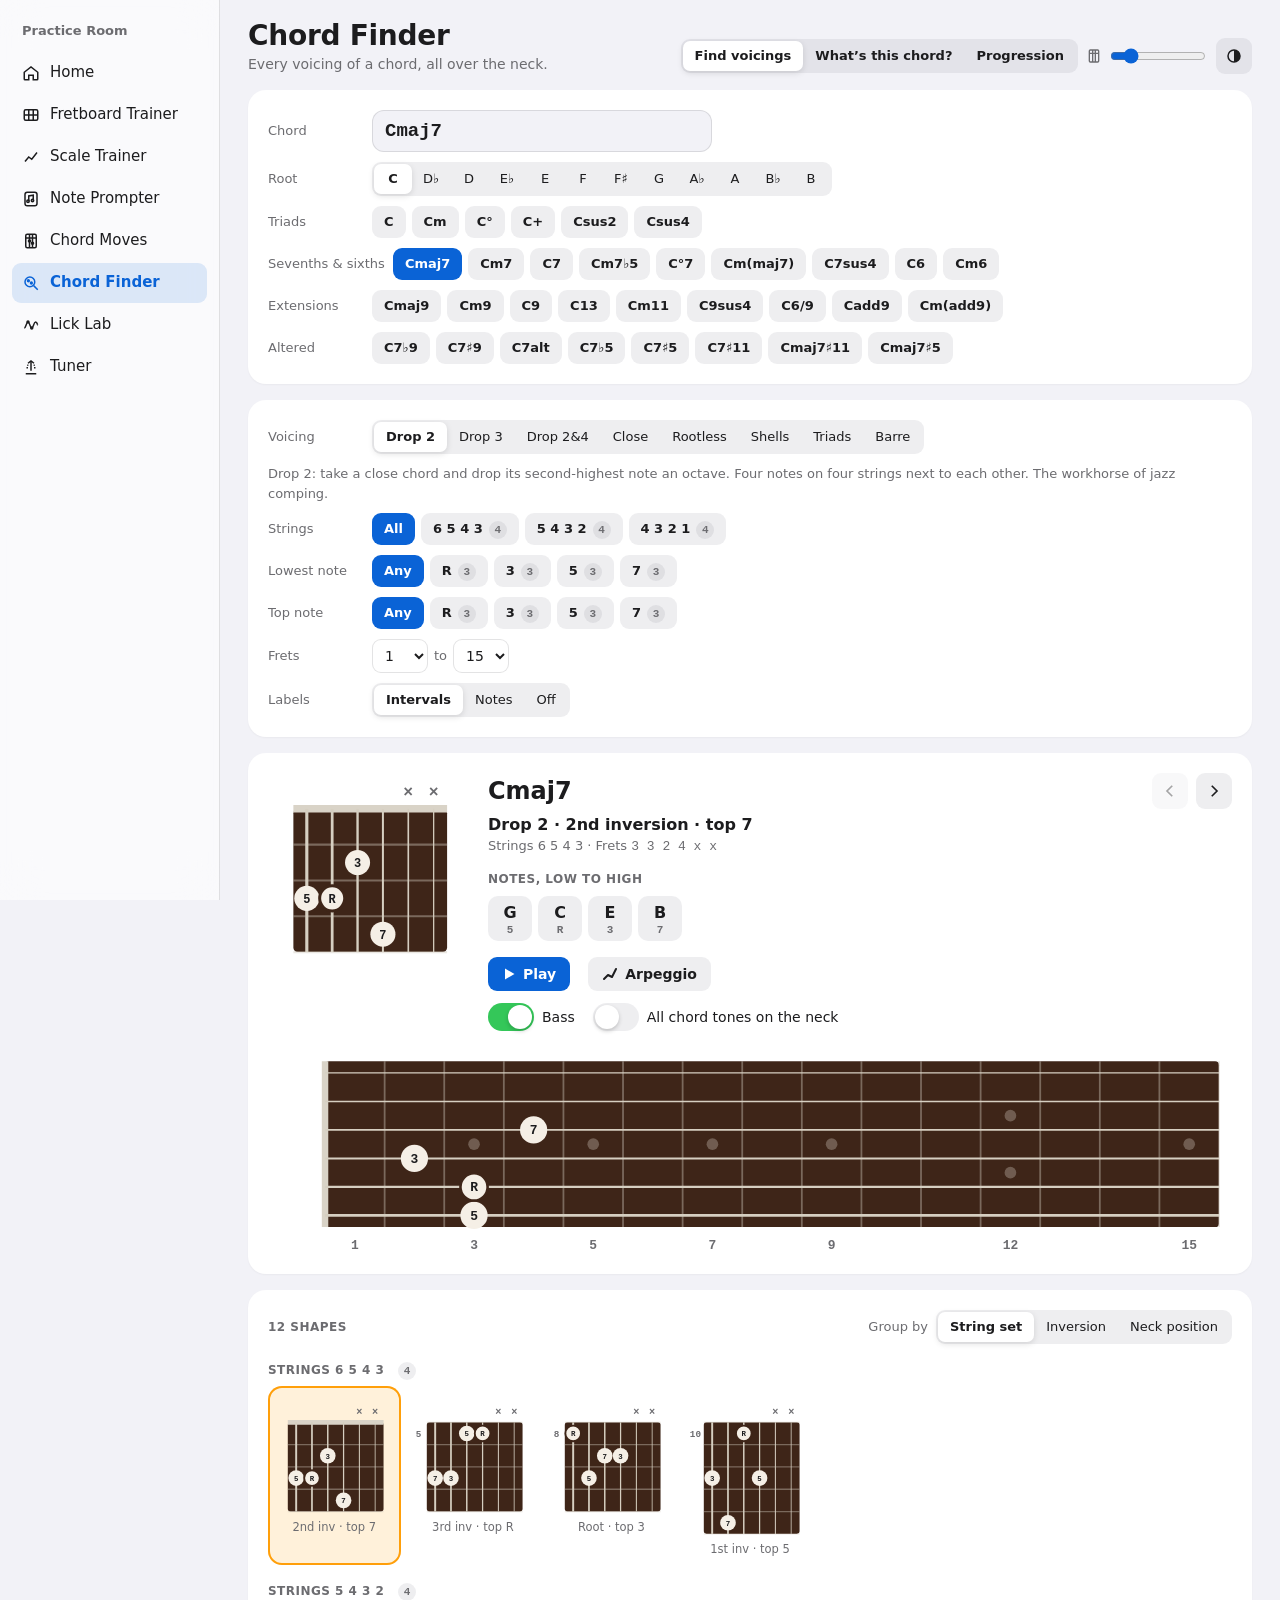
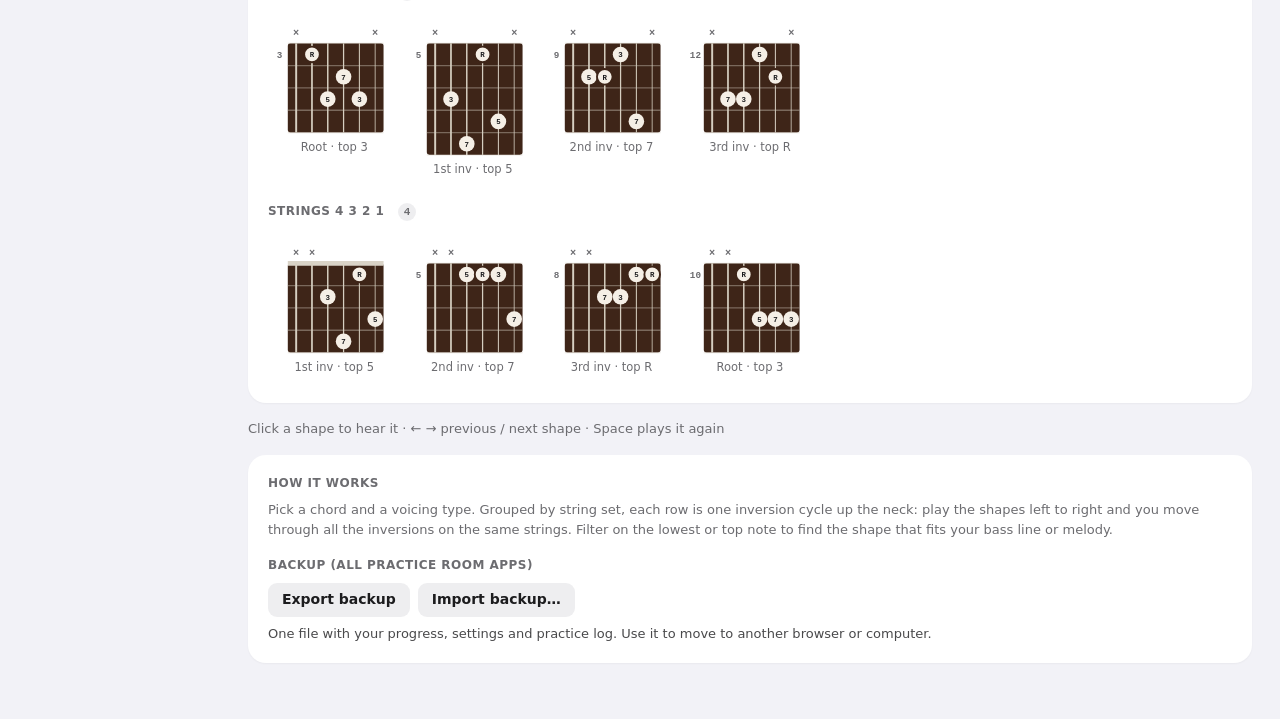
==== chord-finder.html @ 82d2943c "Chord Finder: redesign Progression with side panel, per-chord voicing and flexible locking - Side pa" ====
<!doctype html>
<html lang="en">
<head>
<meta charset="utf-8">
<meta name="viewport" content="width=device-width, initial-scale=1, viewport-fit=cover">
<title>Chord Finder</title>
<!-- CHORD FINDER (Practice Room): alle voicings van een akkoord over de hele hals. Drop 2, drop 3, drop 2&4, close, rootless,
     shells, triads, barré; filteren op snarenset, laagste noot (omkering), topnoot en fretbereik.
     Modus "What's this chord?" (vorm → naam) en "Progression" (akkoorden → voicings met voice leading, baslijn, band).
     Code in chordfinder/ (gewone scripts, één gedeelde scope, volgorde telt). Opslag: 'chordFinder.v1' en 'chordFinder.log'. -->
<link rel="stylesheet" href="chordfinder/style.css">
</head>
<body>
<div class="app">
  <aside class="side" id="side">
    <div class="brand">Practice Room</div>
    <nav>
      <a id="lnkHome" href="index.html"><svg width="18" height="18" viewBox="0 0 24 24" fill="none" stroke="currentColor" stroke-width="2" aria-hidden="true"><path d="M3 11l9-7 9 7v9a1 1 0 0 1-1 1h-5v-6H9v6H4a1 1 0 0 1-1-1z"/></svg><span>Home</span></a>
      <a href="fretboard-trainer.html"><svg width="18" height="18" viewBox="0 0 24 24" fill="none" stroke="currentColor" stroke-width="2" aria-hidden="true"><rect x="3" y="5" width="18" height="14" rx="2"/><path d="M9 5v14M15 5v14M3 12h18"/></svg><span>Fretboard Trainer</span></a>
      <a href="toonladder-trainer.html"><svg width="18" height="18" viewBox="0 0 24 24" fill="none" stroke="currentColor" stroke-width="2" aria-hidden="true"><path d="M4 18l5-6 4 3 7-9"/></svg><span>Scale Trainer</span></a>
      <a href="note-prompter.html"><svg width="18" height="18" viewBox="0 0 24 24" fill="none" stroke="currentColor" stroke-width="2" aria-hidden="true"><rect x="4" y="3" width="16" height="18" rx="3"/><path d="M9 15V8l6-1v7"/><circle cx="8" cy="15" r="1.6"/><circle cx="14" cy="14" r="1.6"/></svg><span>Note Prompter</span></a>
      <a href="chord-moves.html"><svg width="18" height="18" viewBox="0 0 24 24" fill="none" stroke="currentColor" stroke-width="2" aria-hidden="true"><rect x="5" y="3" width="14" height="18" rx="2"/><path d="M5 8h14M10 3v18M14 3v18"/><circle cx="10" cy="12" r="1.4" fill="currentColor"/><circle cx="14" cy="15" r="1.4" fill="currentColor"/></svg><span>Chord Moves</span></a>
      <a class="cur" aria-current="page"><svg width="18" height="18" viewBox="0 0 24 24" fill="none" stroke="currentColor" stroke-width="2" aria-hidden="true"><circle cx="10.5" cy="10.5" r="6.5"/><path d="M15.5 15.5L21 21"/><circle cx="8.5" cy="9" r="1.2" fill="currentColor"/><circle cx="12.5" cy="12" r="1.2" fill="currentColor"/></svg><span>Chord Finder</span></a>
      <a href="lick-lab.html"><svg width="18" height="18" viewBox="0 0 24 24" fill="none" stroke="currentColor" stroke-width="2" aria-hidden="true"><path d="M3 16c2.5 0 2.5-8 5-8s2.5 8 5 8 2.5-8 5-8 2.5 4 3 4"/><circle cx="8" cy="8" r="1.3" fill="currentColor"/><circle cx="13" cy="16" r="1.3" fill="currentColor"/></svg><span>Lick Lab</span></a>
      <a href="tuner.html"><svg width="18" height="18" viewBox="0 0 24 24" fill="none" stroke="currentColor" stroke-width="2" aria-hidden="true"><path d="M5 21h14"/><path d="M12 17V4"/><path d="M8 7l4-3 4 3"/><path d="M6 13h2M16 13h2M7 9.5h1.5M15.5 9.5H17"/></svg><span>Tuner</span></a>
    </nav>
  </aside>

  <main>
    <header class="tb">
      <div><h1 id="h1">Chord Finder</h1><p class="sub" id="sub"></p></div>
      <div class="tr"><span class="seg" id="segMode" role="group" aria-label="Mode"></span>
        <label class="krow dgsz" id="dgSizeL"><svg width="16" height="16" viewBox="0 0 24 24" fill="none" stroke="currentColor" stroke-width="2" aria-hidden="true"><rect x="5" y="3" width="14" height="18" rx="1.5"/><path d="M5 8h14M10 3v18M14 3v18"/></svg><input type="range" id="dgSize" min="80" max="200" step="10"></label>
        <button type="button" class="ib" id="btnTheme"></button></div>
    </header>

    <div id="vFind" class="view">

    <!-- akkoord: intypen of kiezen -->
    <section class="card filters" aria-label="Chord">
      <div class="cin">
        <label for="inChord" class="lb">Chord</label>
        <input id="inChord" type="text" autocomplete="off" spellcheck="false" autocapitalize="off">
        <p class="err" id="chordErr" role="status"></p>
      </div>
      <div class="frow"><span class="lb">Root</span><span class="seg" id="segRoot" role="group" aria-label="Root"></span></div>
      <div id="qualRows" class="filters"></div>
    </section>

    <!-- soort voicing en filters -->
    <section class="card filters" aria-label="Voicing">
      <div class="frow"><span class="lb">Voicing</span><span class="seg" id="segType" role="group" aria-label="Voicing"></span></div>
      <p class="note" id="typeHelp"></p>
      <div class="frow"><span class="lb">Strings</span><div class="chips" id="chStr" role="group" aria-label="Strings"></div></div>
      <div class="frow"><span class="lb">Lowest note</span><div class="chips" id="chLow" role="group" aria-label="Lowest note"></div></div>
      <div class="frow"><span class="lb">Top note</span><div class="chips" id="chTop" role="group" aria-label="Top note"></div></div>
      <div class="frow">
        <span class="lb">Frets</span>
        <span class="krow"><select id="selFrom" aria-label="From fret"></select><span class="cap">to</span><select id="selTo" aria-label="To fret"></select></span>
      </div>
      <div class="frow"><span class="lb">Labels</span><span class="seg" id="segLab" role="group" aria-label="Labels"></span></div>
    </section>

    <!-- de gekozen vorm -->
    <section class="card detail" id="detail" aria-label="Selected shape">
      <div class="dtop">
        <button type="button" class="big" id="dBig" aria-label="Play this shape"></button>
        <div class="dside">
          <div class="dhead"><h2 id="dTitle"></h2>
            <div class="tr"><button type="button" class="ib" id="btnPrev"></button><button type="button" class="ib" id="btnNext"></button></div></div>
          <div id="dInfo"></div>
          <div class="tp">
            <button type="button" class="act pri" id="btnPlay"></button>
            <button type="button" class="act" id="btnArp"></button>
          </div>
          <div class="tgs">
            <label class="tgl"><span class="tg"><input type="checkbox" role="switch" id="tgBass"><i></i></span>Bass</label>
            <label class="tgl"><span class="tg"><input type="checkbox" role="switch" id="tgTones"><i></i></span>All chord tones on the neck</label>
          </div>
        </div>
      </div>
      <div class="nk" id="dNeck"></div>
    </section>

    <!-- alle vormen -->
    <section class="card" aria-label="Shapes">
      <div class="rhead">
        <h3 id="resCount" style="margin:0"></h3>
        <button type="button" class="lnk" id="btnShowAll" style="margin:0">Show all</button>
        <span class="frow" style="margin-left:auto"><span class="cap">Group by</span><span class="seg" id="segGroup" role="group" aria-label="Group by"></span></span>
      </div>
      <div id="groups"></div>
    </section>
    <p class="note" id="keysHint"></p>
    </div>

    <!-- What's this chord?: noten op de hals → namen -->
    <div id="vId" class="view" hidden>
      <section class="card" aria-label="Shape">
        <div class="dhead"><h2 id="idTitle"></h2>
          <div class="tr"><button type="button" class="act pri" id="idPlay"></button><button type="button" class="act" id="idArp"></button><button type="button" class="act" id="idClear"></button></div></div>
        <p class="note" id="idHow" style="margin-top:6px"></p>
        <div class="nk inp" id="idNeck"></div>
      </section>
      <section class="card idres" aria-label="Possible names">
        <div id="idShape" class="idshape"><div class="idg" id="idDg"></div><div><p class="cap">Frets <span class="mono" id="idFrets"></span></p><div class="nts" id="idNotes" style="margin-top:8px"></div></div></div>
        <div><h3 id="idNamesH"></h3><ol class="idl" id="idList"></ol></div>
      </section>
    </div>

    <!-- Progression: akkoorden → één vorm per akkoord met voice leading -->
    <div id="vProg" class="view" hidden>
     <div class="pglay">
      <div class="pgmain">
      <section class="card filters" aria-label="Progression">
        <div class="cin pgin">
          <label for="pgIn" class="lb" id="pgInL"></label>
          <textarea id="pgIn" rows="2" autocomplete="off" spellcheck="false" autocapitalize="off"></textarea>
          <select id="pgSt" hidden></select>
          <p class="note" id="pgInHelp"></p>
          <p class="err" id="pgErr" role="status"></p>
          <p class="note" id="pgApprox"></p>
        </div>
        <div class="frow"><span class="lb" id="pgTypeL"></span><span class="seg" id="pgType" role="group" aria-label="Voicing"></span></div>
        <div class="frow"><span class="lb" id="pgModeL"></span><span class="seg" id="pgMode" role="group" aria-label="Voice leading"></span></div>
        <p class="note" id="pgModeHelp"></p>
        <div class="frow" id="pgPosRow"><span class="lb" id="pgPosL"></span><select id="pgPos" aria-label="Position"></select></div>
        <div class="frow" id="pgStrRow"><span class="lb" id="pgStrL"></span><div class="chips" id="pgStr" role="group" aria-label="String set"></div></div>
        <div class="cin" id="pgMelRow">
          <label for="pgMel" class="lb" id="pgMelL"></label>
          <input id="pgMel" type="text" autocomplete="off" spellcheck="false" autocapitalize="off">
          <p class="err" id="pgMelErr" role="status"></p>
        </div>
        <div class="frow"><span class="lb" id="pgLineL"></span><span class="seg" id="pgLine" role="group" aria-label="Bass line"></span></div>
        <p class="note" id="pgLineHelp"></p>
        <div class="frow"><span class="lb" id="pgLabL"></span><span class="seg" id="pgLab" role="group" aria-label="Labels"></span></div>
      </section>

      <section class="card" aria-label="Voicings">
        <div class="tp pgtp">
          <button type="button" class="act pri" id="pgPlay"></button>
          <label class="krow cap" for="pgTempo"><span id="pgTempoL"></span><input type="range" id="pgTempo" min="40" max="260" step="2"><b class="mono" id="pgBpm"></b></label>
          <label class="tgl"><span class="tg"><input type="checkbox" role="switch" id="pgLoop"><i></i></span><span id="pgLoopL"></span></label>
          <label class="tgl"><span class="tg"><input type="checkbox" role="switch" id="pgBass"><i></i></span><span id="pgBassL"></span></label>
        </div>
        <!-- band: stijl, drums, volume per instrument, baslijn op de hals -->
        <div class="tp pgband">
          <span class="krow"><span class="cap" id="pgStyleL"></span><span class="seg" id="pgStyle" role="group" aria-label="Style"></span></span>
          <label class="tgl"><span class="tg"><input type="checkbox" role="switch" id="pgDrums"><i></i></span><span id="pgDrumsL"></span></label>
          <span class="pgmix" id="pgMix"></span>
          <label class="tgl"><span class="tg"><input type="checkbox" role="switch" id="pgBNeck"><i></i></span><span id="pgBNeckL"></span></label>
        </div>
        <p class="cap" id="pgSum" style="margin-top:12px"></p>
        <!-- selectie en vastleggen voor de hele rij -->
        <div class="pgbar"><button type="button" class="lnk" id="pgSelAll"></button><span class="cap" id="pgSelHelp"></span>
          <button type="button" class="lnk" id="pgRefitAll"></button><button type="button" class="lnk" id="pgUnlock"></button></div>
        <div id="pgRows"></div>
        <p class="note" id="pgLegend" style="margin-top:10px"></p>
      </section>
      </div>

      <!-- zijpaneel: gekozen akkoord(en), acties, eigen voicingsoort, vormen -->
      <aside class="pgside" aria-label="Selected chord">
        <section class="card" id="pgSide">
          <h3 id="pgSelH" style="margin:0"></h3>
          <p class="cap" id="pgSelSub"></p>
          <p class="note pgst" id="pgState"></p>
          <div class="pgacts"><button type="button" class="act" id="pgSPlay"></button><button type="button" class="act" id="pgSLock"></button><button type="button" class="act" id="pgSRefit"></button></div>
          <div class="pgsrow"><span class="cap" id="pgSTypeL"></span><span class="seg" id="pgSType" role="group" aria-label="Voicing for the selection"></span></div>
          <h3 id="pgAltH" class="pgalth"></h3>
          <div class="pgsrow" id="pgFitRow"><span class="cap" id="pgFitL"></span><span class="seg" id="pgFit" role="group" aria-label="When I pick a shape"></span></div>
          <p class="note" id="pgFitHelp"></p>
          <div class="dgs" id="pgAlts"></div>
        </section>
        <section class="card" id="pgBassBox" aria-label="Bass line" hidden>
          <h3 id="pgBassH"></h3>
          <p class="note" id="pgBassHelp"></p>
          <div class="nk" id="pgBassNeck"></div>
        </section>
      </aside>
     </div>
      <p class="note" id="pgKeys"></p>
    </div>

    <section class="card">
      <h3>How it works</h3>
      <p class="note" id="howTxt"></p>
      <h3 style="margin-top:18px">Backup (all Practice Room apps)</h3>
      <div id="prBackup" data-app="Chord Finder" data-btn="act"></div>
    </section>
  </main>
</div>
<!-- volgorde telt: alle scripts delen één scope -->
<script src="backing-sounds.js"></script>  <!-- piano-, bas- en drumopnames (mag ontbreken) -->
<script src="chordfinder/backup.js"></script>
<script src="chordfinder/text.js"></script>
<script src="chordfinder/theory.js"></script>
<script src="chordfinder/voicings.js"></script>
<script src="chordfinder/sound.js"></script>
<script src="chordfinder/render.js"></script>
<script src="chordfinder/ui.js"></script>
<script src="chordfinder/identify.js"></script>
<script src="chordfinder/bass.js"></script>
<script src="chordfinder/progression.js"></script>
<script src="chordfinder/main.js"></script>
</body>
</html>
---- chordfinder/style.css ----
/* Chord Finder · alle CSS. Basis (kleuren, zijbalk, knoppen, diagrammen) overgenomen uit Chord Moves. */
:root{
  --dg:1;   /* grootte van de akkoorddiagrammen (schuifje "Diagram size", zet JS) */
  --bg:#f2f2f7;--card:#ffffff;--side:rgba(255,255,255,.6);--tx:#1c1c1e;--mut:#6c6c70;--mut2:#8e8e93;
  --sep:rgba(60,60,67,.14);--fill:rgba(118,118,128,.12);--seg-on:#ffffff;
  --ac:#0a63d6;--link:#0a63d6;--onac:#ffffff;--ok:#1e7b34;--okbg:rgba(52,199,89,.15);--err:#c4302b;--sh:0 1px 2px rgba(0,0,0,.04);
  --hi:#ff9f0a;--hitx:#a65300;--hibg:rgba(255,159,10,.15);
  /* hout (wordt door JS overschreven met de gekozen houtsoort) */
  --wd1:#3e2518;--wfret:rgba(205,198,186,.42);--wnut:#d9d3c7;--wstr:#d6cfc1;--wdot:#f5efe6;--wdtx:#1c1c1e;--wmut:rgba(245,239,230,.55);
  color-scheme:light;
}
@media (prefers-color-scheme:dark){:root:not([data-theme="light"]){
  --bg:#000000;--card:#1c1c1e;--side:rgba(28,28,30,.75);--tx:#f5f5f7;--mut:#a1a1a6;--mut2:#8e8e93;
  --sep:rgba(84,84,88,.55);--fill:rgba(118,118,128,.24);--seg-on:#636366;
  --ac:#1f6fe5;--link:#5aa2ff;--ok:#30d158;--okbg:rgba(48,209,88,.16);--err:#ff6961;--sh:none;
  --hitx:#ffb340;--hibg:rgba(255,159,10,.18);color-scheme:dark}}
:root[data-theme="dark"]{
  --bg:#000000;--card:#1c1c1e;--side:rgba(28,28,30,.75);--tx:#f5f5f7;--mut:#a1a1a6;--mut2:#8e8e93;
  --sep:rgba(84,84,88,.55);--fill:rgba(118,118,128,.24);--seg-on:#636366;
  --ac:#1f6fe5;--link:#5aa2ff;--ok:#30d158;--okbg:rgba(48,209,88,.16);--err:#ff6961;--sh:none;
  --hitx:#ffb340;--hibg:rgba(255,159,10,.18);color-scheme:dark}
*{box-sizing:border-box}
[hidden]{display:none!important}
body{margin:0;background:var(--bg);color:var(--tx);font:15px/1.45 -apple-system,BlinkMacSystemFont,"SF Pro Text","Helvetica Neue",system-ui,sans-serif;-webkit-font-smoothing:antialiased}
a{color:var(--link)}
button,select,input{font:inherit;color:var(--tx)}
button{cursor:pointer}
button:focus-visible,select:focus-visible,input:focus-visible,a:focus-visible,.tg:focus-within{outline:3px solid var(--ac);outline-offset:2px}
p{margin:0}
.mono{font-family:ui-monospace,"SF Mono",Menlo,Consolas,monospace}
/* ── app-indeling (gelijk aan de trainers) ── */
.app{display:flex;min-height:100vh}
.side{flex:0 0 220px;position:sticky;top:0;height:100vh;overflow-y:auto;padding:22px 12px;border-right:1px solid var(--sep);background:var(--side);display:flex;flex-direction:column;gap:2px;backdrop-filter:blur(20px);-webkit-backdrop-filter:blur(20px)}
.brand{font-size:13px;font-weight:600;color:var(--mut);padding:0 10px 10px}
.sh2{font-size:12px;font-weight:600;color:var(--mut);padding:18px 10px 4px}
.side nav{display:grid;gap:2px}
.side a{display:flex;align-items:center;gap:10px;min-height:40px;padding:0 10px;border-radius:9px;text-decoration:none;color:var(--tx);font-size:15px}
.side a:hover{background:var(--fill)}
.side a.cur{font-weight:600;background:rgba(10,99,214,.13);color:var(--link)}
/* onderdelen van Chord Moves, ingesprongen onder de app-link */
.subnav{display:grid;gap:1px;margin:2px 0 6px 19px;padding-left:8px;border-left:1px solid var(--sep)}
.subnav button{display:flex;align-items:center;gap:9px;width:100%;min-height:32px;padding:0 10px;border:0;border-radius:8px;background:none;text-align:left;font-size:14px}
.subnav button:hover{background:var(--fill)}
.subnav button svg{flex:none;color:var(--mut)}
.subnav button[aria-current="true"]{background:rgba(10,99,214,.13);color:var(--link);font-weight:600}
.subnav button[aria-current="true"] svg{color:currentColor}
.subnav small{margin-left:auto;font-size:12px;font-weight:500;color:var(--mut2);font-variant-numeric:tabular-nums}
/* zetten per stijl, in- en uitklapbaar */
.mvnav{gap:1px}
.mvnav summary{display:flex;align-items:center;gap:6px;min-height:32px;padding:0 10px 0 6px;border-radius:9px;cursor:pointer;list-style:none;font-size:14px;font-weight:600}
.mvnav summary::-webkit-details-marker{display:none}
.mvnav summary:hover{background:var(--fill)}
.mvnav summary:focus-visible{outline:3px solid var(--ac);outline-offset:2px}
.mvnav summary>svg{flex:none;color:var(--mut2);transition:transform .15s}
.mvnav details[open]>summary>svg{transform:rotate(90deg)}
.mvnav summary.has{color:var(--link)}
.mvnav summary small{margin-left:auto;font-size:12px;font-weight:500;color:var(--mut2);font-variant-numeric:tabular-nums}
.mvnav details>div{display:grid;gap:1px;padding:1px 0 6px 12px}
.mvnav button{display:flex;align-items:center;justify-content:space-between;gap:8px;width:100%;min-height:32px;padding:0 10px;border:0;border-radius:9px;background:none;text-align:left;font-size:14px}
.mvnav button:hover{background:var(--fill)}
.mvnav button[aria-current="true"]{background:rgba(10,99,214,.13);color:var(--link);font-weight:600}
.pd{display:inline-flex;gap:2px;flex:none}
.pd i{width:5px;height:5px;border-radius:50%;background:var(--fill)}
.pd i.on{background:var(--ok)}
main{flex:1;min-width:0;max-width:1320px;padding:20px 28px 56px;display:grid;grid-template-columns:minmax(0,1fr);gap:16px;align-content:start}
.tb{display:flex;flex-wrap:wrap;align-items:flex-end;justify-content:space-between;gap:12px}
h1{font-size:28px;font-weight:700;letter-spacing:-.01em;margin:0;line-height:1.15}
.sub{color:var(--mut);font-size:14px;margin-top:2px}
.tr{display:flex;gap:8px;align-items:center;flex-wrap:wrap}
.card{background:var(--card);border-radius:18px;padding:20px;box-shadow:var(--sh);min-width:0}
.cap{font-size:13px;color:var(--mut)}
.note{font-size:13px;color:var(--mut);line-height:1.5}
h3{font-size:12px;letter-spacing:.04em;text-transform:uppercase;color:var(--mut);font-weight:600;margin:0 0 8px}
.ib{width:36px;height:36px;padding:0;border-radius:9px;border:0;background:var(--fill);display:grid;place-items:center;flex:none}
.ib:disabled{opacity:.4;cursor:default}
.act{display:inline-flex;align-items:center;gap:7px;min-height:34px;padding:0 14px;border-radius:9px;border:0;background:var(--fill);font-size:14px;font-weight:600}
.act.pri{background:var(--ac);color:var(--onac)}
.act svg{flex:none}
.lnk{border:0;background:none;color:var(--link);font-size:14px;padding:0;margin-bottom:4px}
.seg{display:inline-flex;flex-wrap:wrap;padding:2px;border-radius:9px;background:var(--fill)}
.seg button{border:0;background:none;border-radius:7px;min-height:30px;padding:0 12px;font-size:13px}
.seg button[aria-pressed="true"]{background:var(--seg-on);box-shadow:0 2px 6px rgba(0,0,0,.12);font-weight:600}
.chips{display:flex;flex-wrap:wrap;gap:6px}
.chip{border:0;border-radius:9px;min-height:32px;padding:0 12px;background:var(--fill);font-size:13px;font-weight:600;color:var(--tx)}
.chip[aria-pressed="true"]{background:var(--ac);color:var(--onac)}
span.chip{display:inline-flex;align-items:center;font-weight:500}
.tg{position:relative;flex:none;display:inline-flex;cursor:pointer}
.tg input{position:absolute;opacity:0;width:1px;height:1px}
.tg i{width:46px;height:28px;border-radius:14px;background:var(--fill);position:relative;transition:background .15s}
.tg i::after{content:"";position:absolute;left:2px;top:2px;width:24px;height:24px;border-radius:50%;background:#fff;box-shadow:0 2px 4px rgba(0,0,0,.2);transition:transform .15s}
.tg input:checked+i{background:#34c759}.tg input:checked+i::after{transform:translateX(18px)}

.ctl{display:flex;flex-wrap:wrap;align-items:flex-end;gap:12px 18px}
.fld{display:grid;gap:4px}
.fld>span:first-child{font-size:12px;color:var(--mut)}
.krow{display:flex;gap:6px;align-items:center}
select{min-height:34px;border-radius:9px;border:1px solid var(--sep);background:var(--card);padding:0 8px;font-size:14px}
.sethelp{margin-top:10px}
.dgs{display:grid;grid-template-columns:repeat(auto-fill,minmax(calc(118px*var(--dg)),1fr));gap:6px;margin-top:14px}
.dg{display:grid;justify-items:center;align-content:start;gap:2px;padding:10px 4px 8px;border:0;border-radius:14px;background:none;transition:background .15s}
.dg:hover{background:var(--fill)}
.dg.on{background:var(--hibg)}
.dg .sym{font-weight:700;font-size:17px;line-height:1.2}
.dg .rn{font-size:12px;color:var(--mut)}
.dg svg{width:100%;max-width:calc(132px*var(--dg));height:auto;display:block;margin-top:4px}
.dg .bs{font-size:11px;color:var(--mut);min-height:14px}
svg .wd{fill:var(--wd1)} svg .fr{stroke:var(--wfret);stroke-width:1.4} svg .nut{stroke:var(--wnut);stroke-width:5}
svg .st{stroke:var(--wstr)} svg .dt{fill:var(--wdot)} svg .rt{fill:var(--wdot);stroke:var(--wd1);stroke-width:2}
svg .hl{fill:var(--hi)} svg .halo{fill:var(--hi);opacity:.3}
svg .dl{fill:var(--wdtx);font:700 8.5px ui-monospace,"SF Mono",Menlo,monospace}
svg .fn{fill:var(--mut);font:600 10px ui-monospace,"SF Mono",Menlo,monospace} svg .mx{fill:var(--mut);font:600 11px ui-monospace,"SF Mono",Menlo,monospace}
svg .dl{font-size:8px}
.chip small,.gh small{display:inline-grid;place-items:center;min-width:18px;height:18px;margin-left:6px;padding:0 5px;border-radius:9px;background:var(--fill);font:600 11px ui-monospace,"SF Mono",Menlo,monospace;color:var(--mut);font-variant-numeric:tabular-nums}
.chip[aria-pressed="true"] small{background:rgba(255,255,255,.25);color:inherit}
h2{font-size:24px;font-weight:700;margin:0;line-height:1.2}
.prb-row{display:flex;flex-wrap:wrap;gap:8px}.prb-msg{margin:8px 0 0;font-size:13px;line-height:1.45;opacity:.8}
.err{color:var(--err);font-size:13px;min-height:0}
.err:empty{display:none}

/* ── akkoord en filters ── */
.filters{display:grid;gap:10px}
.frow{display:flex;flex-wrap:wrap;align-items:center;gap:8px}
.frow>.lb,.cin>.lb{min-width:96px;font-size:13px;color:var(--mut)}
.cin{display:flex;flex-wrap:wrap;align-items:center;gap:8px}
.cin input{flex:0 1 340px;min-width:0;min-height:42px;border-radius:12px;border:1px solid var(--sep);background:var(--bg);padding:0 12px;font:600 19px ui-monospace,"SF Mono",Menlo,monospace}
.cin .err{flex-basis:100%;padding-left:104px}
#segRoot button{min-width:38px;padding:0 8px}

/* ── gekozen vorm ── */
.dtop{display:grid;grid-template-columns:calc(200px*var(--dg)) minmax(0,1fr);gap:20px;align-items:start}
.big{border:0;background:none;padding:0;border-radius:14px}
.big:hover{background:var(--fill)}
.big svg{width:100%;height:auto;display:block}
.dhead{display:flex;flex-wrap:wrap;justify-content:space-between;align-items:center;gap:10px 12px}
.dmeta{font-size:16px;font-weight:600;margin-top:4px}
.nts{display:flex;flex-wrap:wrap;gap:6px}
.nt{display:inline-grid;justify-items:center;min-width:44px;padding:5px 8px;border-radius:10px;background:var(--fill)}
.nt b{font-size:16px}.nt small{font:600 11px ui-monospace,"SF Mono",Menlo,monospace;color:var(--mut)}
.nk{margin-top:16px;overflow-x:auto}
.nk svg{width:100%;min-width:640px;height:auto;display:block}
svg .mk{fill:var(--wmut);opacity:.5}
svg .ct{fill:none;stroke:var(--wdot);stroke-width:1.4;opacity:.75} svg .ct.cr{stroke-width:2.4}
svg .cl{fill:var(--wdot);font:600 7px ui-monospace,"SF Mono",Menlo,monospace;opacity:.85}
.detail.empty .dtop{grid-template-columns:minmax(0,1fr)}
.detail.empty .big,.detail.empty .tp,.detail.empty .tgs{display:none}

/* ── raster ── */
.rhead{display:flex;flex-wrap:wrap;align-items:center;gap:8px 14px;margin-bottom:6px}
.gh{margin:18px 0 0;display:flex;gap:8px;align-items:baseline}

#groups .dgs{margin-top:6px}
.dg{color:var(--tx)}
.dg[aria-pressed="true"]{background:var(--hibg);box-shadow:inset 0 0 0 2px var(--hi)}
.dg .cp{font-size:11.5px;color:var(--mut);text-align:center;line-height:1.3}

@media (max-width:820px){.side{display:none}main{padding:16px}}
@media (max-width:620px){.dtop{grid-template-columns:minmax(0,1fr)}.big{max-width:calc(220px*var(--dg));justify-self:center;width:100%}
  .frow>.lb,.cin>.lb{min-width:0;flex-basis:100%}.cin .err{padding-left:0}.dgs{grid-template-columns:repeat(auto-fill,minmax(min(100%,calc(140px*var(--dg))),1fr))}}
@media (prefers-reduced-motion:reduce){*{transition:none!important}}
svg .nl{fill:var(--wdtx);font:700 10px ui-monospace,"SF Mono",Menlo,monospace}
.tgs{display:flex;flex-wrap:wrap;gap:10px 18px;margin-top:12px}
.tp{display:flex;flex-wrap:wrap;align-items:center;gap:10px 18px;margin-top:16px}
.tgl{display:inline-flex;align-items:center;gap:8px;font-size:14px}
/* open snaar in een diagram */
svg .op{fill:var(--card);stroke:var(--tx);stroke-width:1.4}
svg .ol{fill:var(--tx);font:700 7.5px ui-monospace,"SF Mono",Menlo,monospace}

/* ── What's this chord? ── */
.view{display:grid;gap:16px}
#segMode button{font-weight:600}
.nk.inp svg circle,.nk.inp svg text{pointer-events:none}
svg .cell{fill:transparent;cursor:pointer}
svg .cell:hover{fill:rgba(255,255,255,.14)}
.idres{display:grid;grid-template-columns:auto minmax(0,1fr);gap:24px;align-items:start}
.idshape{display:grid;justify-items:start;gap:10px;width:calc(200px*var(--dg));max-width:100%}
.idg{width:calc(160px*var(--dg));max-width:100%}.idg svg{width:100%;height:auto;display:block}
.idl{list-style:none;margin:0;padding:0;display:grid;gap:6px}
.idr{display:flex;align-items:center;gap:8px;border-radius:12px;background:var(--bg)}
.idr.on{background:var(--hibg);box-shadow:inset 0 0 0 2px var(--hi)}
.idn{flex:1;min-width:0;display:flex;flex-wrap:wrap;align-items:baseline;gap:4px 12px;border:0;background:none;text-align:left;padding:10px 12px;border-radius:12px}
.idn b{font-size:18px}.idn small{font-size:13px;color:var(--mut)}
.idr .act{margin-right:8px}
@media (max-width:620px){.idres{grid-template-columns:minmax(0,1fr)}.idshape{width:auto}}

/* ── Progression ── */
.pgin textarea{flex:1 1 420px;min-width:0;min-height:58px;resize:vertical;border-radius:12px;border:1px solid var(--sep);background:var(--bg);padding:9px 12px;font:600 17px/1.4 ui-monospace,"SF Mono",Menlo,monospace}
.pgin .note,.pgin .err{flex-basis:100%;padding-left:104px}
#pgMelRow input{flex:0 1 340px;min-width:0;min-height:38px;border-radius:10px;border:1px solid var(--sep);background:var(--bg);padding:0 12px;font:600 15px ui-monospace,"SF Mono",Menlo,monospace}
#pgMelRow .err{flex-basis:100%;padding-left:104px}
#pgTempo{width:150px;accent-color:var(--ac)}
#pgBpm{min-width:64px;font-size:13px;color:var(--tx)}
.pgtp{margin-top:0}
.pgrow{display:grid;grid-template-columns:repeat(auto-fill,minmax(calc(128px*var(--dg)),1fr));gap:8px;margin-top:14px}
.pgc{display:grid;align-content:start;gap:4px;padding:10px 8px;border-radius:14px;background:var(--bg);cursor:pointer;min-width:0;transition:background .15s,box-shadow .15s}
.pgc.on{background:var(--hibg);box-shadow:inset 0 0 0 2px var(--hi)}
.pgc.play{box-shadow:inset 0 0 0 2px var(--ac)}
.pgc.on.play{box-shadow:inset 0 0 0 2px var(--hi),0 0 0 2px var(--ac)}
.pgc.none{opacity:.7}
.pgh{display:flex;align-items:center;gap:6px;min-height:24px}
.pgh b{font-size:17px;line-height:1.2;white-space:nowrap;overflow:hidden;text-overflow:ellipsis}
.pgh .cap{margin-left:auto;font-size:11.5px}
.pglk{display:grid;place-items:center;width:22px;height:22px;padding:0;border:0;border-radius:6px;background:var(--hi);color:#1c1c1e;flex:none}
.pgdg{border:0;background:none;padding:0;border-radius:10px;color:var(--tx)}
.pgdg:hover{background:var(--fill)}
.pgdg svg{width:100%;max-width:calc(132px*var(--dg));height:auto;display:block;margin:0 auto}
.pgi{font-size:11.5px;text-align:center;line-height:1.3}
.pgv{list-style:none;margin:2px 0 0;padding:0;display:grid;gap:1px;font:600 12px ui-monospace,"SF Mono",Menlo,monospace}
.pgv li{display:flex;justify-content:space-between;gap:6px;padding:1px 6px;border-radius:6px}
.pgv li:nth-child(odd){background:var(--fill)}
.pgv b.gt{color:var(--hitx)}
.pgv small{font:inherit;color:var(--mut)}
.pgv small.mvh{color:var(--ok)}
svg circle.gt{fill:var(--hi)}
svg circle.gt+text{fill:#1c1c1e}
svg circle.hd{stroke:var(--ok);stroke-width:2.6}
@media (max-width:620px){.pgin .note,.pgin .err,#pgMelRow .err{padding-left:0}.pgrow{grid-template-columns:repeat(auto-fill,minmax(min(100%,calc(140px*var(--dg))),1fr))}
  #pgUnlock{margin-left:0!important}}
/* ── Progression: baslijn en band ── */
.pgb{display:flex;flex-wrap:wrap;gap:2px;margin-top:4px;padding-top:6px;border-top:1px dashed var(--sep)}
.bn{display:inline-grid;justify-items:center;min-width:24px;padding:2px 3px;border-radius:7px;background:var(--fill);line-height:1.15;transition:background .1s,box-shadow .1s}
.bn b{font-size:12.5px}.bn small{font:600 10px ui-monospace,"SF Mono",Menlo,monospace;color:var(--mut)}
.bn.ap{background:var(--hibg)}.bn.ap small{color:var(--hitx)}
.bn.now{box-shadow:inset 0 0 0 2px var(--ac)}
.pgband{margin-top:12px}
.pgmix{display:flex;flex-wrap:wrap;gap:8px 16px}
.pgmix input{width:96px;accent-color:var(--ac)}
@media (max-width:620px){.pgmix input{width:84px}}
/* schuifje voor de grootte van de diagrammen (in de kop, in elke modus) */
.dgsz{gap:6px;color:var(--mut)}.dgsz input{width:96px;accent-color:var(--ac)}
@media (max-width:620px){.dgsz input{width:80px}}
/* ── Progression: twee kolommen (kaarten links, zijpaneel rechts) ── */
main.wide{max-width:none}
.pglay{display:grid;grid-template-columns:minmax(0,1fr) clamp(380px,30vw,620px);gap:16px;align-items:start}
.pgmain{display:grid;gap:16px;min-width:0}
.pgside{position:sticky;top:16px;display:grid;gap:16px;max-height:calc(100vh - 32px);overflow:auto;border-radius:18px;scrollbar-width:thin}
.pgside .dgs{grid-template-columns:repeat(auto-fill,minmax(calc(112px*var(--dg)),1fr));margin-top:8px}
.pgst{margin:8px 0 0;padding:6px 10px;border-radius:9px;background:var(--fill)}
.pgst.lock{background:var(--hibg);color:var(--tx)}
.pgacts{display:flex;flex-wrap:wrap;gap:8px;margin-top:12px}
.pgacts .act[aria-pressed="true"]{background:var(--hi);color:#1c1c1e}
.act:disabled{opacity:.45;cursor:default}
.pgsrow{display:grid;gap:6px;margin-top:14px}
.pgsrow .seg{justify-self:start}
.pgalth{margin:20px 0 0;padding-top:16px;border-top:1px solid var(--sep)}
#pgFitHelp{margin-top:6px}
.pgbar{display:flex;flex-wrap:wrap;align-items:center;gap:6px 16px;margin-top:8px}
.pgbar .lnk{margin:0}
#pgRefitAll{margin-left:auto}
/* kaarten: geselecteerd, vastgehouden, gelockt */
.pgc.sel{background:var(--hibg)}
.pgc.on{box-shadow:inset 0 0 0 2px var(--hi)}
.pgc.sel:not(.on){box-shadow:inset 0 0 0 1px var(--hi)}
.pgc.hl{background-image:repeating-linear-gradient(135deg,transparent 0 8px,rgba(127,127,127,.06) 8px 16px)}
.pglk.free{background:none;color:var(--mut);opacity:0;transition:opacity .15s}
.pgc:hover .pglk.free,.pgc.sel .pglk.free,.pglk.free:focus-visible{opacity:1}
.pglk.free:hover{background:var(--fill);color:var(--tx)}
.pglk.held{background:var(--fill);color:var(--tx)}
.pgt{color:var(--hitx);font-weight:600}
@media (max-width:1100px){.pglay{grid-template-columns:minmax(0,1fr)}.pgside{position:static;max-height:none}}
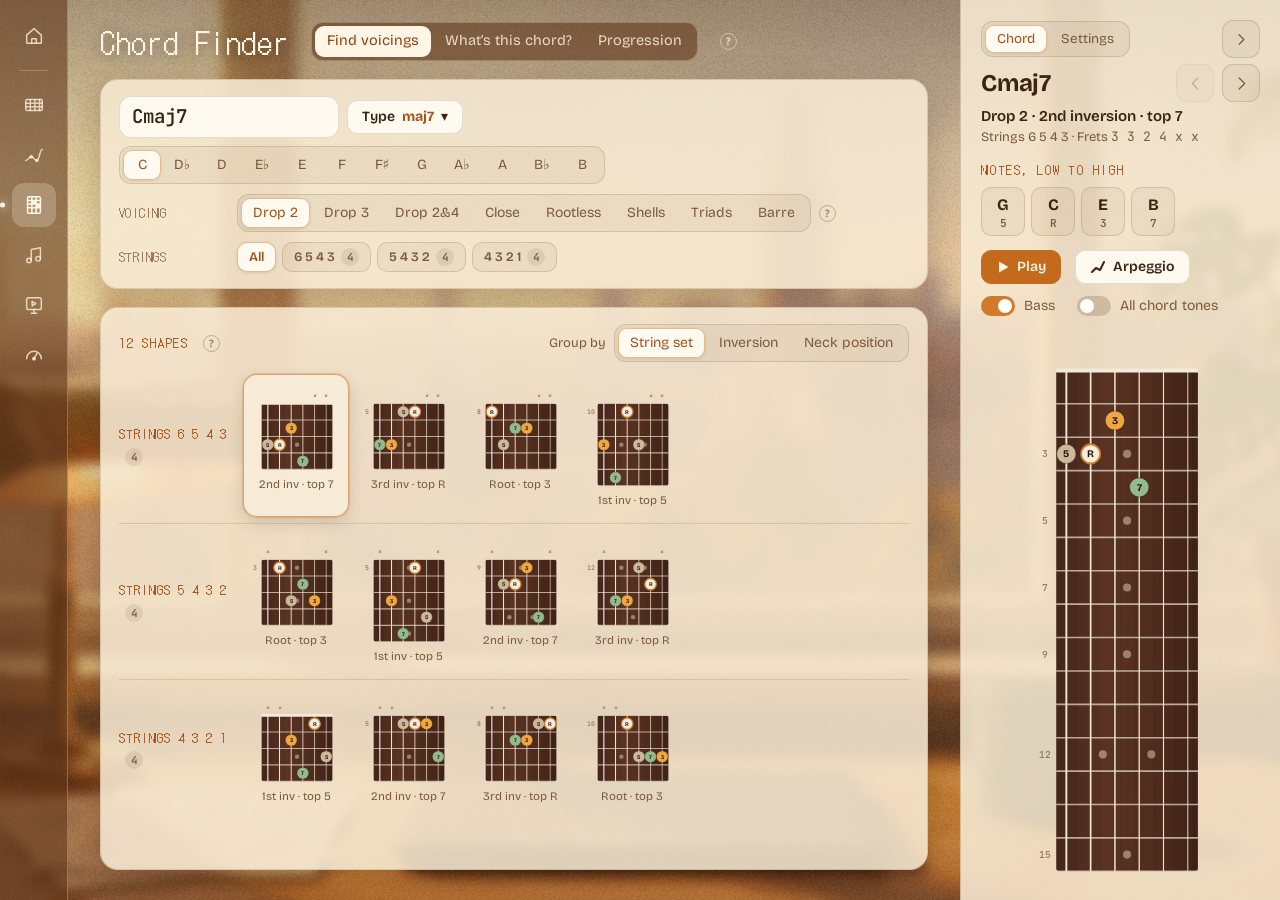
==== commit 00c53bc9: "Chord Finder: warm daylight "Practice Room" shell New shared shell (shared/room.css, rail.js, look.j" ====
--- a/chord-finder.html
+++ b/chord-finder.html
@@ -7,190 +7,198 @@
 <!-- CHORD FINDER (Practice Room): alle voicings van een akkoord over de hele hals. Drop 2, drop 3, drop 2&4, close, rootless,
      shells, triads, barré; filteren op snarenset, laagste noot (omkering), topnoot en fretbereik.
      Modus "What's this chord?" (vorm → naam) en "Progression" (akkoorden → voicings met voice leading, baslijn, band).
+     Schil (icoonbalk, achtergrond, kolom rechts, transportplank): shared/room.css + shared/rail.js; toets S = geheim menu (shared/look.js).
      Code in chordfinder/ (gewone scripts, één gedeelde scope, volgorde telt). Opslag: 'chordFinder.v1' en 'chordFinder.log'. -->
+<link rel="preconnect" href="https://fonts.googleapis.com">
+<link href="https://fonts.googleapis.com/css2?family=Bricolage+Grotesque:opsz,wght@12..96,400;12..96,600;12..96,800&family=JetBrains+Mono:wght@400;600&family=DotGothic16&family=Pixelify+Sans:wght@400..700&family=VT323&family=Space+Mono:wght@400;700&family=Handjet:wght@300..700&display=swap" rel="stylesheet">
+<link rel="stylesheet" href="shared/room.css">
 <link rel="stylesheet" href="chordfinder/style.css">
 </head>
 <body>
-<div class="app">
-  <aside class="side" id="side">
-    <div class="brand">Practice Room</div>
-    <nav>
-      <a id="lnkHome" href="index.html"><svg width="18" height="18" viewBox="0 0 24 24" fill="none" stroke="currentColor" stroke-width="2" aria-hidden="true"><path d="M3 11l9-7 9 7v9a1 1 0 0 1-1 1h-5v-6H9v6H4a1 1 0 0 1-1-1z"/></svg><span>Home</span></a>
-      <a href="fretboard-trainer.html"><svg width="18" height="18" viewBox="0 0 24 24" fill="none" stroke="currentColor" stroke-width="2" aria-hidden="true"><rect x="3" y="5" width="18" height="14" rx="2"/><path d="M9 5v14M15 5v14M3 12h18"/></svg><span>Fretboard Trainer</span></a>
-      <a href="toonladder-trainer.html"><svg width="18" height="18" viewBox="0 0 24 24" fill="none" stroke="currentColor" stroke-width="2" aria-hidden="true"><path d="M4 18l5-6 4 3 7-9"/></svg><span>Scale Trainer</span></a>
-      <a href="note-prompter.html"><svg width="18" height="18" viewBox="0 0 24 24" fill="none" stroke="currentColor" stroke-width="2" aria-hidden="true"><rect x="4" y="3" width="16" height="18" rx="3"/><path d="M9 15V8l6-1v7"/><circle cx="8" cy="15" r="1.6"/><circle cx="14" cy="14" r="1.6"/></svg><span>Note Prompter</span></a>
-      <a href="chord-moves.html"><svg width="18" height="18" viewBox="0 0 24 24" fill="none" stroke="currentColor" stroke-width="2" aria-hidden="true"><rect x="5" y="3" width="14" height="18" rx="2"/><path d="M5 8h14M10 3v18M14 3v18"/><circle cx="10" cy="12" r="1.4" fill="currentColor"/><circle cx="14" cy="15" r="1.4" fill="currentColor"/></svg><span>Chord Moves</span></a>
-      <a class="cur" aria-current="page"><svg width="18" height="18" viewBox="0 0 24 24" fill="none" stroke="currentColor" stroke-width="2" aria-hidden="true"><circle cx="10.5" cy="10.5" r="6.5"/><path d="M15.5 15.5L21 21"/><circle cx="8.5" cy="9" r="1.2" fill="currentColor"/><circle cx="12.5" cy="12" r="1.2" fill="currentColor"/></svg><span>Chord Finder</span></a>
-      <a href="lick-lab.html"><svg width="18" height="18" viewBox="0 0 24 24" fill="none" stroke="currentColor" stroke-width="2" aria-hidden="true"><path d="M3 16c2.5 0 2.5-8 5-8s2.5 8 5 8 2.5-8 5-8 2.5 4 3 4"/><circle cx="8" cy="8" r="1.3" fill="currentColor"/><circle cx="13" cy="16" r="1.3" fill="currentColor"/></svg><span>Lick Lab</span></a>
-      <a href="tuner.html"><svg width="18" height="18" viewBox="0 0 24 24" fill="none" stroke="currentColor" stroke-width="2" aria-hidden="true"><path d="M5 21h14"/><path d="M12 17V4"/><path d="M8 7l4-3 4 3"/><path d="M6 13h2M16 13h2M7 9.5h1.5M15.5 9.5H17"/></svg><span>Tuner</span></a>
-    </nav>
-  </aside>
-
-  <main>
-    <header class="tb">
-      <div><h1 id="h1">Chord Finder</h1><p class="sub" id="sub"></p></div>
-      <div class="tr"><span class="seg" id="segMode" role="group" aria-label="Mode"></span>
-        <label class="krow dgsz" id="dgSizeL"><svg width="16" height="16" viewBox="0 0 24 24" fill="none" stroke="currentColor" stroke-width="2" aria-hidden="true"><rect x="5" y="3" width="14" height="18" rx="1.5"/><path d="M5 8h14M10 3v18M14 3v18"/></svg><input type="range" id="dgSize" min="80" max="200" step="10"></label>
-        <button type="button" class="ib" id="btnTheme"></button></div>
-    </header>
-
-    <div id="vFind" class="view">
-
-    <!-- akkoord: intypen of kiezen -->
-    <section class="card filters" aria-label="Chord">
-      <div class="cin">
-        <label for="inChord" class="lb">Chord</label>
-        <input id="inChord" type="text" autocomplete="off" spellcheck="false" autocapitalize="off">
-        <p class="err" id="chordErr" role="status"></p>
-      </div>
-      <div class="frow"><span class="lb">Root</span><span class="seg" id="segRoot" role="group" aria-label="Root"></span></div>
-      <div id="qualRows" class="filters"></div>
-    </section>
-
-    <!-- soort voicing en filters -->
-    <section class="card filters" aria-label="Voicing">
-      <div class="frow"><span class="lb">Voicing</span><span class="seg" id="segType" role="group" aria-label="Voicing"></span></div>
-      <p class="note" id="typeHelp"></p>
-      <div class="frow"><span class="lb">Strings</span><div class="chips" id="chStr" role="group" aria-label="Strings"></div></div>
-      <div class="frow"><span class="lb">Lowest note</span><div class="chips" id="chLow" role="group" aria-label="Lowest note"></div></div>
-      <div class="frow"><span class="lb">Top note</span><div class="chips" id="chTop" role="group" aria-label="Top note"></div></div>
-      <div class="frow">
-        <span class="lb">Frets</span>
-        <span class="krow"><select id="selFrom" aria-label="From fret"></select><span class="cap">to</span><select id="selTo" aria-label="To fret"></select></span>
-      </div>
-      <div class="frow"><span class="lb">Labels</span><span class="seg" id="segLab" role="group" aria-label="Labels"></span></div>
-    </section>
-
-    <!-- de gekozen vorm -->
-    <section class="card detail" id="detail" aria-label="Selected shape">
-      <div class="dtop">
-        <button type="button" class="big" id="dBig" aria-label="Play this shape"></button>
-        <div class="dside">
-          <div class="dhead"><h2 id="dTitle"></h2>
-            <div class="tr"><button type="button" class="ib" id="btnPrev"></button><button type="button" class="ib" id="btnNext"></button></div></div>
-          <div id="dInfo"></div>
-          <div class="tp">
-            <button type="button" class="act pri" id="btnPlay"></button>
-            <button type="button" class="act" id="btnArp"></button>
-          </div>
-          <div class="tgs">
-            <label class="tgl"><span class="tg"><input type="checkbox" role="switch" id="tgBass"><i></i></span>Bass</label>
-            <label class="tgl"><span class="tg"><input type="checkbox" role="switch" id="tgTones"><i></i></span>All chord tones on the neck</label>
-          </div>
-        </div>
-      </div>
-      <div class="nk" id="dNeck"></div>
-    </section>
-
-    <!-- alle vormen -->
-    <section class="card" aria-label="Shapes">
-      <div class="rhead">
-        <h3 id="resCount" style="margin:0"></h3>
-        <button type="button" class="lnk" id="btnShowAll" style="margin:0">Show all</button>
-        <span class="frow" style="margin-left:auto"><span class="cap">Group by</span><span class="seg" id="segGroup" role="group" aria-label="Group by"></span></span>
-      </div>
-      <div id="groups"></div>
-    </section>
-    <p class="note" id="keysHint"></p>
-    </div>
-
-    <!-- What's this chord?: noten op de hals → namen -->
-    <div id="vId" class="view" hidden>
-      <section class="card" aria-label="Shape">
-        <div class="dhead"><h2 id="idTitle"></h2>
-          <div class="tr"><button type="button" class="act pri" id="idPlay"></button><button type="button" class="act" id="idArp"></button><button type="button" class="act" id="idClear"></button></div></div>
-        <p class="note" id="idHow" style="margin-top:6px"></p>
-        <div class="nk inp" id="idNeck"></div>
-      </section>
-      <section class="card idres" aria-label="Possible names">
-        <div id="idShape" class="idshape"><div class="idg" id="idDg"></div><div><p class="cap">Frets <span class="mono" id="idFrets"></span></p><div class="nts" id="idNotes" style="margin-top:8px"></div></div></div>
-        <div><h3 id="idNamesH"></h3><ol class="idl" id="idList"></ol></div>
-      </section>
-    </div>
-
-    <!-- Progression: akkoorden → één vorm per akkoord met voice leading -->
-    <div id="vProg" class="view" hidden>
-     <div class="pglay">
-      <div class="pgmain">
-      <section class="card filters" aria-label="Progression">
-        <div class="cin pgin">
-          <label for="pgIn" class="lb" id="pgInL"></label>
-          <textarea id="pgIn" rows="2" autocomplete="off" spellcheck="false" autocapitalize="off"></textarea>
-          <select id="pgSt" hidden></select>
-          <p class="note" id="pgInHelp"></p>
+<div class="bgfx photo"></div><div class="bgfx tex"></div><div class="bgfx grain"></div>
+<div class="shell">
+  <!-- icoonbalk: alleen apps (shared/rail.js tekent hem) -->
+  <nav class="rail" id="side" data-app="chord-finder"></nav>
+
+  <main class="main">
+    <div class="scroll" id="scroll">
+     <div class="wrap">
+      <header class="top">
+        <h1 class="px" id="h1">Chord Finder</h1>
+        <span class="seg glass" id="segMode" role="group" aria-label="Mode"></span>
+        <span class="help dn r wide" tabindex="0" aria-label="How it works">?<i id="howTxt"></i></span>
+        <div class="grow"></div>
+      </header>
+
+      <!-- Find voicings: past op één scherm. Akkoord + soort + snarenset bovenaan; de vormen vullen de rest (fitShapes in render.js);
+           de gekozen vorm staat in de kolom rechts (tabblad Chord), de overige filters in Settings → Filters -->
+      <div id="vFind" class="view">
+      <section class="paper panel filters" aria-label="Chord and voicing">
+        <div class="cin">
+          <label for="inChord" class="vh">Chord</label>
+          <input id="inChord" type="text" autocomplete="off" spellcheck="false" autocapitalize="off">
+          <div class="qpop"><button type="button" class="act" id="btnQual" aria-expanded="false" aria-controls="qualPop"></button>
+            <div class="paper qpanel" id="qualPop" role="dialog" aria-label="Chord type" hidden><div id="qualRows" class="filters"></div></div></div>
+          <span class="seg" id="segRoot" role="group" aria-label="Root"></span>
+          <p class="err" id="chordErr" role="status"></p>
+        </div>
+        <div class="frow"><span class="lb px">Voicing</span><span class="seg" id="segType" role="group" aria-label="Voicing"></span><span class="help" tabindex="0" aria-label="About this voicing type">?<i id="typeHelp"></i></span></div>
+        <div class="frow"><span class="lb px">Strings</span><div class="chips" id="chStr" role="group" aria-label="Strings"></div></div>
+      </section>
+
+      <!-- alle vormen: zo groot als past; past het niet, dan één groep tegelijk (tabjes) -->
+      <section class="paper panel results" aria-label="Shapes">
+        <div class="rhead">
+          <h3 id="resCount" class="px"></h3>
+          <button type="button" class="lnk" id="btnShowAll">Show all</button>
+          <span class="seg gtabs" id="gTabs" role="group" aria-label="Group" hidden></span>
+          <span class="help" tabindex="0" aria-label="Keys">?<i id="keysHint"></i></span>
+          <span class="frow" style="margin-left:auto"><span class="cap">Group by</span><span class="seg" id="segGroup" role="group" aria-label="Group by"></span></span>
+        </div>
+        <div id="groups"></div>
+      </section>
+      </div>
+
+      <!-- What's this chord?: noten op de hals → namen -->
+      <div id="vId" class="view" hidden>
+        <section class="paper panel" aria-label="Shape">
+          <div class="dhead"><h2 id="idTitle" class="px"></h2>
+            <div class="tr"><button type="button" class="act pri" id="idPlay"></button><button type="button" class="act" id="idArp"></button><button type="button" class="act" id="idClear"></button></div></div>
+          <p class="note" id="idHow" style="margin-top:6px"></p>
+          <div class="nk inp" id="idNeck"></div>
+        </section>
+        <section class="paper panel idres" aria-label="Possible names">
+          <div id="idShape" class="idshape"><div class="idg" id="idDg"></div><div><p class="cap">Frets <span class="mono" id="idFrets"></span></p><div class="nts" id="idNotes" style="margin-top:8px"></div></div></div>
+          <div><h3 id="idNamesH" class="px"></h3><ol class="idl" id="idList"></ol></div>
+        </section>
+      </div>
+
+      <!-- Progression: akkoorden → één vorm per akkoord met voice leading -->
+      <div id="vProg" class="view" hidden>
+        <section class="paper panel input" aria-label="Progression">
+          <div class="chords">
+            <label for="pgIn" class="vh" id="pgInL"></label>
+            <textarea id="pgIn" rows="2" autocomplete="off" spellcheck="false" autocapitalize="off"></textarea>
+            <div class="from"><select id="pgSt" hidden></select><span class="help dn l" tabindex="0" aria-label="How to type chords">?<i id="pgInHelp"></i></span></div>
+          </div>
           <p class="err" id="pgErr" role="status"></p>
           <p class="note" id="pgApprox"></p>
-        </div>
-        <div class="frow"><span class="lb" id="pgTypeL"></span><span class="seg" id="pgType" role="group" aria-label="Voicing"></span></div>
-        <div class="frow"><span class="lb" id="pgModeL"></span><span class="seg" id="pgMode" role="group" aria-label="Voice leading"></span></div>
-        <p class="note" id="pgModeHelp"></p>
-        <div class="frow" id="pgPosRow"><span class="lb" id="pgPosL"></span><select id="pgPos" aria-label="Position"></select></div>
-        <div class="frow" id="pgStrRow"><span class="lb" id="pgStrL"></span><div class="chips" id="pgStr" role="group" aria-label="String set"></div></div>
-        <div class="cin" id="pgMelRow">
-          <label for="pgMel" class="lb" id="pgMelL"></label>
-          <input id="pgMel" type="text" autocomplete="off" spellcheck="false" autocapitalize="off">
-          <p class="err" id="pgMelErr" role="status"></p>
-        </div>
-        <div class="frow"><span class="lb" id="pgLineL"></span><span class="seg" id="pgLine" role="group" aria-label="Bass line"></span></div>
-        <p class="note" id="pgLineHelp"></p>
-        <div class="frow"><span class="lb" id="pgLabL"></span><span class="seg" id="pgLab" role="group" aria-label="Labels"></span></div>
-      </section>
-
-      <section class="card" aria-label="Voicings">
-        <div class="tp pgtp">
-          <button type="button" class="act pri" id="pgPlay"></button>
-          <label class="krow cap" for="pgTempo"><span id="pgTempoL"></span><input type="range" id="pgTempo" min="40" max="260" step="2"><b class="mono" id="pgBpm"></b></label>
-          <label class="tgl"><span class="tg"><input type="checkbox" role="switch" id="pgLoop"><i></i></span><span id="pgLoopL"></span></label>
-          <label class="tgl"><span class="tg"><input type="checkbox" role="switch" id="pgBass"><i></i></span><span id="pgBassL"></span></label>
-        </div>
-        <!-- band: stijl, drums, volume per instrument, baslijn op de hals -->
-        <div class="tp pgband">
-          <span class="krow"><span class="cap" id="pgStyleL"></span><span class="seg" id="pgStyle" role="group" aria-label="Style"></span></span>
-          <label class="tgl"><span class="tg"><input type="checkbox" role="switch" id="pgDrums"><i></i></span><span id="pgDrumsL"></span></label>
-          <span class="pgmix" id="pgMix"></span>
-          <label class="tgl"><span class="tg"><input type="checkbox" role="switch" id="pgBNeck"><i></i></span><span id="pgBNeckL"></span></label>
-        </div>
-        <p class="cap" id="pgSum" style="margin-top:12px"></p>
-        <!-- selectie en vastleggen voor de hele rij -->
-        <div class="pgbar"><button type="button" class="lnk" id="pgSelAll"></button><span class="cap" id="pgSelHelp"></span>
-          <button type="button" class="lnk" id="pgRefitAll"></button><button type="button" class="lnk" id="pgUnlock"></button></div>
-        <div id="pgRows"></div>
-        <p class="note" id="pgLegend" style="margin-top:10px"></p>
-      </section>
-      </div>
-
-      <!-- zijpaneel: gekozen akkoord(en), acties, eigen voicingsoort, vormen -->
-      <aside class="pgside" aria-label="Selected chord">
-        <section class="card" id="pgSide">
-          <h3 id="pgSelH" style="margin:0"></h3>
-          <p class="cap" id="pgSelSub"></p>
-          <p class="note pgst" id="pgState"></p>
-          <div class="pgacts"><button type="button" class="act" id="pgSPlay"></button><button type="button" class="act" id="pgSLock"></button><button type="button" class="act" id="pgSRefit"></button></div>
-          <div class="pgsrow"><span class="cap" id="pgSTypeL"></span><span class="seg" id="pgSType" role="group" aria-label="Voicing for the selection"></span></div>
-          <h3 id="pgAltH" class="pgalth"></h3>
-          <div class="pgsrow" id="pgFitRow"><span class="cap" id="pgFitL"></span><span class="seg" id="pgFit" role="group" aria-label="When I pick a shape"></span></div>
-          <p class="note" id="pgFitHelp"></p>
-          <div class="dgs" id="pgAlts"></div>
-        </section>
-        <section class="card" id="pgBassBox" aria-label="Bass line" hidden>
-          <h3 id="pgBassH"></h3>
-          <p class="note" id="pgBassHelp"></p>
+          <div class="opts">
+            <div class="opt"><span class="lb px" id="pgTypeL"></span><span class="seg" id="pgType" role="group" aria-label="Voicing"></span></div>
+          </div>
+          <div class="opts">
+            <div class="opt"><span class="lb px" id="pgModeL"></span><span class="seg" id="pgMode" role="group" aria-label="Voice leading"></span><span class="help" tabindex="0" aria-label="About this voice leading">?<i id="pgModeHelp"></i></span></div>
+            <div class="opt" id="pgPosRow"><span class="lb px" id="pgPosL"></span><select id="pgPos" aria-label="Position"></select></div>
+            <div class="opt" id="pgStrRow"><span class="lb px" id="pgStrL"></span><div class="chips" id="pgStr" role="group" aria-label="String set"></div></div>
+            <div class="opt" id="pgMelRow"><label for="pgMel" class="lb px" id="pgMelL"></label><input id="pgMel" type="text" autocomplete="off" spellcheck="false" autocapitalize="off"><p class="err" id="pgMelErr" role="status"></p></div>
+          </div>
+          <div class="opts">
+            <div class="opt"><span class="lb px" id="pgLineL"></span><span class="seg" id="pgLine" role="group" aria-label="Bass line"></span><span class="help" tabindex="0" aria-label="About this bass line">?<i id="pgLineHelp"></i></span></div>
+          </div>
+        </section>
+
+        <div class="lines" id="pgRows"></div>
+
+        <!-- baslijn van het gekozen akkoord op de hals (Display → Bass line on the neck) -->
+        <section class="paper panel" id="pgBassBox" aria-label="Bass line" hidden>
+          <h3 class="px"><span id="pgBassH"></span><span class="help" tabindex="0" aria-label="About the bass line on the neck">?<i id="pgBassHelp"></i></span></h3>
           <div class="nk" id="pgBassNeck"></div>
         </section>
-      </aside>
+      </div>
      </div>
-      <p class="note" id="pgKeys"></p>
-    </div>
-
-    <section class="card">
-      <h3>How it works</h3>
-      <p class="note" id="howTxt"></p>
-      <h3 style="margin-top:18px">Backup (all Practice Room apps)</h3>
-      <div id="prBackup" data-app="Chord Finder" data-btn="act"></div>
-    </section>
+    </div>
+
+    <!-- transportplank (Progression): wat je met de gitaar op schoot nodig hebt -->
+    <footer class="tray glass" id="pgTray" hidden>
+      <button type="button" class="play" id="pgPlay"></button>
+      <label class="tempo" for="pgTempo"><span id="pgTempoL"></span><input type="range" id="pgTempo" min="40" max="260" step="2"><b class="bpm" id="pgBpm"></b></label>
+      <label class="tg"><input type="checkbox" role="switch" id="pgLoop"><i></i><span id="pgLoopL"></span></label>
+      <label class="tg"><input type="checkbox" role="switch" id="pgBass"><i></i><span id="pgBassL"></span></label>
+      <span class="stat" id="pgSum"></span>
+      <span class="help l" tabindex="0" aria-label="Keys">?<i id="pgKeys"></i></span>
+    </footer>
   </main>
+
+  <!-- kolom rechts: instellen, niet spelen (in Progression ook het gekozen akkoord) -->
+  <aside class="col" id="col" aria-label="Side panel">
+    <button type="button" class="ib reopen" data-col="open" title="Show side panel" aria-label="Show side panel"><svg viewBox="0 0 24 24"><path d="M15 6l-6 6 6 6"/></svg></button>
+    <div class="colhd">
+      <h2 class="px" id="colH">Settings</h2>
+      <span class="seg" id="colTabs" role="tablist" hidden><button type="button" data-tab="chord">Chord</button><button type="button" data-tab="set">Settings</button></span>
+      <button type="button" class="ib" data-col="shut" title="Hide side panel" aria-label="Hide side panel"><svg viewBox="0 0 24 24"><path d="M9 6l6 6-6 6"/></svg></button>
+    </div>
+
+    <!-- Progression: het gekozen akkoord (of de selectie), acties, eigen voicingsoort, vormen -->
+    <div id="tabChord" hidden>
+      <section id="pgSide">
+        <h2 id="pgSelH" class="pgselh"></h2>
+        <p class="cap" id="pgSelSub"></p>
+        <p class="note pgst" id="pgState"></p>
+        <div class="pgacts"><button type="button" class="act" id="pgSPlay"></button><button type="button" class="act" id="pgSLock"></button><button type="button" class="act" id="pgSRefit"></button><button type="button" class="act" id="pgSRel" hidden></button></div>
+        <div class="pgsrow"><span class="cap" id="pgSTypeL"></span><span class="seg" id="pgSType" role="group" aria-label="Voicing for the selection"></span></div>
+        <h3 id="pgAltH" class="pgalth"></h3>
+        <div class="dgs" id="pgAlts"></div>
+      </section>
+    </div>
+
+    <!-- Find voicings: de gekozen vorm, met de hele hals staand (klik = spelen) -->
+    <div id="tabFind" hidden>
+      <section class="detail" id="detail" aria-label="Selected shape">
+        <div class="dhead"><h2 id="dTitle" class="sym"></h2>
+          <div class="tr"><button type="button" class="ib" id="btnPrev"></button><button type="button" class="ib" id="btnNext"></button></div></div>
+        <div id="dInfo"></div>
+        <div class="tp">
+          <button type="button" class="act pri" id="btnPlay"></button>
+          <button type="button" class="act" id="btnArp"></button>
+        </div>
+        <div class="tgs">
+          <label class="tg"><input type="checkbox" role="switch" id="tgBass"><i></i>Bass</label>
+          <label class="tg"><input type="checkbox" role="switch" id="tgTones"><i></i>All chord tones</label>
+        </div>
+        <button type="button" class="big" id="dBig" aria-label="Play this shape"></button>
+      </section>
+    </div>
+
+    <div id="tabSet">
+      <div id="setFilter">
+        <h3>Filters</h3>
+        <div class="colf"><span>Lowest note</span><div class="chips" id="chLow" role="group" aria-label="Lowest note"></div></div>
+        <div class="colf"><span>Top note</span><div class="chips" id="chTop" role="group" aria-label="Top note"></div></div>
+        <div class="row"><span>Frets</span><span class="krow"><select id="selFrom" aria-label="From fret"></select><span class="cap">to</span><select id="selTo" aria-label="To fret"></select></span></div>
+      </div>
+
+      <div id="setBand">
+        <h3>Band</h3>
+        <div class="row"><span id="pgStyleL"></span><span class="seg" id="pgStyle" role="group" aria-label="Style"></span></div>
+        <div class="row"><span id="pgDrumsL"></span><label class="tg"><input type="checkbox" role="switch" id="pgDrums" aria-label="Drums"><i></i></label></div>
+        <div id="pgMix"></div>
+      </div>
+
+      <h3>Display</h3>
+      <div class="row" id="labRow"><span>Labels</span><span class="seg" id="segLab" role="group" aria-label="Labels"></span></div>
+      <div class="row" id="dgSizeL"><span>Diagram size</span><input type="range" id="dgSize" min="80" max="200" step="10"></div>
+      <div id="setDisp">
+        <div class="row"><span id="pgBNeckL"></span><label class="tg"><input type="checkbox" role="switch" id="pgBNeck" aria-label="Bass line on the neck"><i></i></label></div>
+        <div class="row"><span>Card details <span class="help r" tabindex="0" aria-label="What the cards show">?<i id="pgLegend"></i></span></span><span class="seg" id="segDet" role="group" aria-label="Card details"></span></div>
+      </div>
+
+      <div id="setEdit">
+        <h3>Editing</h3>
+        <div class="row" id="pgFitRow"><span><span id="pgFitL"></span> <span class="help r" tabindex="0" aria-label="About picking a shape">?<i id="pgFitHelp"></i></span></span><span class="seg" id="pgFit" role="group" aria-label="When I pick a shape"></span></div>
+        <div class="row"><span id="pgKept"></span><button type="button" class="act sm" id="pgRefitAll"></button></div>
+        <div class="row"><span id="pgLocked"></span><button type="button" class="act sm" id="pgUnlock"></button></div>
+        <div class="row"><span><span id="pgSelLbl">Selection</span> <span class="help r" tabindex="0" aria-label="Selecting chords">?<i id="pgSelHelp"></i></span></span><button type="button" class="act sm" id="pgSelAll"></button></div>
+      </div>
+
+      <h3>Backup</h3>
+      <p class="note" style="margin-bottom:10px">All Practice Room apps.</p>
+      <div id="prBackup" data-app="Chord Finder" data-btn="act sm"></div>
+    </div>
+  </aside>
 </div>
 <!-- volgorde telt: alle scripts delen één scope -->
+<script src="shared/look.js"></script>           <!-- geheim menu S (Look), vóór rail.js -->
+<script src="shared/rail.js"></script>           <!-- icoonbalk, achtergrond, korrel -->
 <script src="backing-sounds.js"></script>  <!-- piano-, bas- en drumopnames (mag ontbreken) -->
 <script src="chordfinder/backup.js"></script>
 <script src="chordfinder/text.js"></script>
--- a/shared/room.css
+++ b/shared/room.css
@@ -0,0 +1,176 @@
+/* ════════════════════════════════════════════════════════════════════════════
+   PRACTICE ROOM · gedeelde schil voor alle trainers (eerst Chord Finder).
+   Middagzon zoals op Home: de eigen hoek van de kamer onscherp erachter (home/corners/), korrel erover,
+   twee materialen: doorschijnend perkament (.paper: lezen/invullen: invoer, kolom, kaarten)
+   en warm glas (.glass: bediening die over het beeld zweeft: icoonbalk, modusknoppen, transportplank).
+   Indeling (.shell): smalle icoonbalk links (alleen apps) · inhoud in een middenkolom · inklapbare kolom rechts.
+   Opbouw van de pagina: zie chord-finder.html; shared/rail.js tekent de balk, de achtergrond en de korrel.
+   ════════════════════════════════════════════════════════════════════════════ */
+:root{
+  --bg:#8b5430;--tx:#3a2414;--mut:#7b5a3e;--mut2:#9a7a5c;--glow:#c46a1c;--glow2:#d27a2a;--onx:#a4521a;
+  --panel:rgba(247,235,212,var(--paper-a));--line:rgba(90,55,25,.16);--line2:rgba(90,55,25,.32);--fill:rgba(90,55,25,.06);--field:#fffaf0;
+  --card:rgba(248,237,216,var(--card-a));--ctx:#3a2414;--cmut:#7b5a3e;--cline:rgba(90,55,25,.18);
+  --glass:rgba(98,56,28,var(--glass-a));--glass-line:rgba(255,235,205,.28);--gtx:#fff3df;--gmut:rgba(255,240,220,.85);
+  --err:#b3361f;
+  /* hals (palissander): verloop #rw/#rwh komt uit shared/rail.js */
+  --nline:rgba(226,214,196,.75);--nstr:#efe4d2;--ninl:rgba(242,230,210,.45);--nnut:#f3ead9;--ngr:rgba(0,0,0,.16);--nnum:#9a7a5c;
+  /* intervalkleuren op de donkere hals */
+  --cR:#f5ecdc;--c3:#f0a743;--c5:#cdb99a;--c7:#93b98c;--cx:#e0806a;--dtx:#21160e;
+  /* lo-fi letter voor titels en labels */
+  --df:"DotGothic16";--dls:.02em;--dw:400;--dfs:1;
+  --railw:68px;--colpw:320px;
+  /* afwegingen die het menu S (shared/look.js) kan veranderen; dit zijn de standaardwaarden */
+  --paper-a:.87;--glass-a:.6;--card-a:.95;--grain-o:.7;--veil:0;--scrim:.42;
+  --nbg:url(#rw);--nbgh:url(#rwh);--hd:#fff6e6;
+  color-scheme:light}
+*{box-sizing:border-box}
+[hidden]{display:none!important}
+html,body{height:100%}
+body{margin:0;background:var(--bg);color:var(--tx);font:15px/1.45 "Bricolage Grotesque",system-ui,sans-serif;-webkit-font-smoothing:antialiased;overflow:hidden}
+button,input,select,textarea{font:inherit;color:inherit}
+button{cursor:pointer}
+p{margin:0}
+a{color:var(--onx)}
+button:focus-visible,select:focus-visible,input:focus-visible,textarea:focus-visible,a:focus-visible,.tg:focus-within,.help:focus-visible{outline:2px solid var(--glow);outline-offset:2px}
+.px{font-family:var(--df),"Bricolage Grotesque",sans-serif;letter-spacing:var(--dls);font-weight:var(--dw)}
+.mono{font-family:"JetBrains Mono",ui-monospace,Consolas,monospace}
+
+/* ── achtergrond: hoek van de kamer (onscherp), scherm achter de kop, korrel ── */
+/* snelheid: géén live blur (filter/backdrop-filter) meer. Die wordt bij elk scrollbeeld opnieuw berekend en maakt scrollen
+   traag zonder sterke GPU. De hoek wordt één keer onscherp in een canvas getekend (shared/rail.js); panelen en glas zijn
+   iets dichter gemaakt, zodat ze er zonder backdrop-blur hetzelfde uitzien. Elke laag is een eigen, stilstaande laag. */
+.bgfx{position:fixed;inset:0;pointer-events:none;z-index:0;transform:translateZ(0)}
+.bgfx.photo{inset:-80px}
+.bgfx.photo canvas{display:block;width:100%;height:100%}
+.bgfx.photo.live{background:center/cover no-repeat;filter:blur(6px) saturate(1.05)}   /* terugval als canvas-filter ontbreekt */
+.bgfx.tex{background:linear-gradient(rgba(255,236,205,var(--veil)),rgba(255,236,205,var(--veil))),linear-gradient(180deg,rgba(50,25,10,var(--scrim)) 0,rgba(50,25,10,calc(var(--scrim) * .29)) 150px,transparent 260px),linear-gradient(180deg,rgba(255,226,170,.10),rgba(60,30,12,.20))}
+.bgfx.grain{opacity:var(--grain-o);background-image:var(--grain)}
+
+/* ── schil ── */
+.shell{position:relative;z-index:1;display:grid;grid-template-columns:auto minmax(0,1fr) auto;grid-template-rows:minmax(0,1fr);height:100vh}
+
+/* icoonbalk: alleen apps, altijd hetzelfde (warm glas) */
+.rail{width:var(--railw);display:flex;flex-direction:column;align-items:center;gap:6px;padding:14px 0;background:var(--glass);border-right:1px solid var(--glass-line);z-index:5}
+.rail a{position:relative;display:grid;place-items:center;width:44px;height:44px;border-radius:12px;color:rgba(255,243,225,.78);text-decoration:none;transition:color .15s,background .15s}
+.rail a:hover{color:#fff;background:rgba(255,243,225,.14)}
+.rail a.on{color:#fff7e8;background:rgba(255,243,225,.24)}
+.rail a.on::before{content:"";position:absolute;left:-12px;top:50%;width:5px;height:5px;border-radius:50%;background:#fff3df;box-shadow:0 0 8px #fff3df;transform:translateY(-50%)}
+.rail svg{width:22px;height:22px;fill:none;stroke:currentColor;stroke-width:1.6;stroke-linecap:round;stroke-linejoin:round}
+.rail .sep{width:28px;height:1px;background:rgba(255,235,205,.25);margin:6px 0}
+.rail a span{position:absolute;left:54px;top:50%;transform:translate(-4px,-50%);padding:5px 11px;border-radius:10px;background:#fbf3e3;border:1px solid var(--line2);color:var(--tx);white-space:nowrap;font-size:calc(14px * var(--dfs));opacity:0;pointer-events:none;transition:opacity .15s,transform .15s;z-index:9}
+.rail a:hover span,.rail a:focus-visible span{opacity:1;transform:translate(0,-50%)}
+
+/* midden: scrollend instrument + transportplank eronder */
+.main{position:relative;display:flex;flex-direction:column;min-width:0;min-height:0}
+.scroll{flex:1;overflow:auto;will-change:scroll-position;padding:22px 32px 30px;scrollbar-width:thin;scrollbar-color:rgba(255,235,205,.35) transparent}
+:root{--cw:calc(150px * var(--dg,1) + 22px);--colw:max(940px,calc(5 * var(--cw) + 4 * 14px))}
+.wrap{width:100%;max-width:var(--colw);margin:0 auto}
+.top{display:flex;align-items:center;gap:22px;margin-bottom:18px}
+.top h1{margin:0;font-size:calc(30px * var(--dfs));line-height:1;color:#fff6e6;text-shadow:0 1px 14px rgba(60,30,10,.5)}
+.top .grow{flex:1}
+
+/* ── materialen ── */
+.paper{background:var(--panel);border:1px solid var(--line);border-radius:18px;box-shadow:0 12px 34px rgba(60,30,10,.25)}
+.glass{background:var(--glass);border:1px solid var(--glass-line);color:var(--gtx)}
+
+/* ── gesegmenteerde knoppen (aan = .on of aria-pressed) ── */
+.seg{display:inline-flex;flex-wrap:wrap;padding:3px;border-radius:12px;background:var(--fill);border:1px solid var(--line);gap:2px}
+.seg button{border:0;background:transparent;color:var(--mut);padding:6px 12px;border-radius:9px;font-size:14px;line-height:1.3;white-space:nowrap}
+.seg button:hover{color:var(--tx)}
+.seg button.on,.seg button[aria-pressed="true"]{background:var(--field);color:var(--onx);box-shadow:inset 0 0 0 1px rgba(196,106,28,.45),0 1px 3px rgba(90,55,25,.15)}
+/* op glas (modusknoppen in de kop) */
+.seg.glass{background:var(--glass);border-color:var(--glass-line)}
+.seg.glass button{color:rgba(255,243,225,.85);font-size:14.5px}
+.seg.glass button:hover{color:#fff}
+.seg.glass button.on,.seg.glass button[aria-pressed="true"]{background:#fff6e6;color:#8a4313;box-shadow:none}
+
+/* ── knoppen ── */
+.ib{display:grid;place-items:center;width:38px;height:38px;padding:0;border-radius:11px;border:1px solid var(--line);background:var(--fill);color:var(--mut);flex:none}
+.ib:hover{color:var(--tx);border-color:var(--line2)}
+.ib:disabled{opacity:.4;cursor:default}
+.ib svg{width:19px;height:19px;fill:none;stroke:currentColor;stroke-width:1.6;stroke-linecap:round;stroke-linejoin:round}
+.act{display:inline-flex;align-items:center;gap:7px;min-height:34px;padding:0 14px;border-radius:10px;border:1px solid var(--line);background:var(--field);color:var(--tx);font-size:14px;font-weight:600}
+.act:hover{border-color:var(--line2)}
+.act.pri{background:var(--glow);border-color:var(--glow);color:#fff6e6}
+.act:disabled{opacity:.45;cursor:default}
+.act svg{flex:none}
+.lnk{border:0;background:none;color:var(--onx);font-size:14px;padding:0}
+.lnk:hover{text-decoration:underline}
+
+/* ── amberkleurige schakelaar: <label class="tg"><input type="checkbox"><i></i>Tekst</label> ── */
+.tg{display:inline-flex;align-items:center;gap:9px;color:var(--mut);cursor:pointer;user-select:none;position:relative}
+.tg input{position:absolute;opacity:0;width:1px;height:1px;margin:0}
+.tg i{position:relative;flex:none;width:34px;height:20px;border-radius:999px;background:rgba(90,55,25,.2);transition:background .15s}
+.tg i::after{content:"";position:absolute;left:3px;top:3px;width:14px;height:14px;border-radius:50%;background:#fff;transition:transform .15s}
+.tg input:checked+i{background:#d27a2a}
+.tg input:checked+i::after{transform:translateX(14px)}
+
+/* ── schuifjes ── */
+input[type=range]{accent-color:var(--glow)}
+
+/* ── uitleg als "?" (hover of focus); .dn = naar beneden, .l = rechts uitgelijnd, .r = links uitgelijnd ── */
+.help{position:relative;display:inline-grid;place-items:center;flex:none;width:17px;height:17px;border-radius:50%;border:1px solid var(--line2);color:var(--mut2);font:600 11px/1 "Bricolage Grotesque",sans-serif;cursor:help;text-transform:none;letter-spacing:0}
+.help:hover,.help:focus-visible{color:var(--tx)}
+.help i{position:absolute;left:50%;bottom:calc(100% + 8px);transform:translateX(-50%);width:280px;padding:8px 11px;border-radius:10px;background:var(--field);border:1px solid var(--line2);box-shadow:0 8px 24px rgba(60,30,10,.25);color:var(--tx);font:400 13px/1.45 "Bricolage Grotesque",sans-serif;font-style:normal;text-align:left;opacity:0;pointer-events:none;transition:opacity .15s;z-index:30}
+.help:hover i,.help:focus-visible i{opacity:1}
+.help.dn i{bottom:auto;top:calc(100% + 8px)}
+.help.l i{left:auto;right:-8px;transform:none}
+.help.r i{left:-8px;transform:none}
+.help.wide i{width:440px}
+.help i b{font-weight:700}
+.glass .help{border-color:rgba(255,240,220,.4);color:rgba(255,240,220,.75)}
+
+/* ── kolom rechts: instellen, niet spelen (inklapbaar) ── */
+.col{position:relative;width:var(--colpw);height:100%;overflow:auto;background:var(--panel);border-left:1px solid rgba(90,55,25,.2);padding:20px 20px 30px;scrollbar-width:thin;scrollbar-color:rgba(90,55,25,.3) transparent}
+.col .colhd{display:flex;align-items:center;justify-content:space-between;gap:10px;margin:0 0 6px}
+.col h2{margin:0;font-size:calc(19px * var(--dfs));line-height:1.2}
+.col h3{margin:22px 0 10px;font-size:calc(12.5px * var(--dfs));letter-spacing:.14em;text-transform:uppercase;color:var(--onx);font-family:var(--df),sans-serif;font-weight:400;display:flex;align-items:center;gap:8px}
+.col .row{display:flex;align-items:center;justify-content:space-between;gap:12px;margin:9px 0;color:var(--mut);font-size:14px}
+.col .row input[type=range]{width:130px}
+.col .row .seg button{padding:5px 10px;font-size:13px}
+.col .reopen{display:none}
+.col.shut{width:52px;padding:14px 7px;overflow:hidden}
+.col.shut>*:not(.reopen){display:none!important}
+.col.shut .reopen{display:grid}
+
+/* ── transportplank: één vaste plank onderaan, zo breed als de middenkolom ── */
+.tray{align-self:center;display:flex;align-items:center;gap:18px;width:min(var(--colw),calc(100% - 52px));margin:0 0 18px;padding:12px 26px;border-radius:22px;box-shadow:0 14px 34px rgba(50,25,10,.35)}
+.tray .play{display:flex;align-items:center;gap:8px;border:0;border-radius:12px;padding:9px 20px;background:#fff3df;color:#6a3413;font-weight:700;box-shadow:0 0 22px rgba(255,220,160,.35)}
+.tray .play:disabled{opacity:.5;cursor:default}
+.tray .tempo{display:flex;align-items:center;gap:10px;color:var(--gmut)}
+.tray .tempo input{width:150px;accent-color:#f0a24a}
+.tray .bpm{font:600 14px "JetBrains Mono",monospace;color:#fff6e6;min-width:64px}
+.tray .tg{color:var(--gmut)}
+.tray .tg i{background:rgba(255,240,220,.25)}
+.tray .tg input:checked+i{background:#f0a24a}
+.tray .stat{margin-left:auto;font-size:13px;color:rgba(255,240,220,.7);white-space:nowrap;overflow:hidden;text-overflow:ellipsis;min-width:0}
+
+@media (prefers-reduced-motion:reduce){*{transition:none!important}}
+
+/* ── kleine letters (menu S → Text case): alles klein, behalve muziek (.mus, zie LOOK.mus in shared/look.js),
+   wat de gebruiker typt en SVG-tekst (labels op de hals). Kopjes in HOOFDLETTERS blijven hoofdletters. ── */
+body.lc,body.lc button{text-transform:lowercase}   /* knoppen erven dit niet vanzelf */
+body.lc .mus,body.lc input,body.lc textarea,body.lc select,body.lc option,body.lc svg text{text-transform:none}
+
+/* ── kaartstijl (menu S → Card style): rosewood = donkere hals (standaard), paper/staff = lijnen op papier ── */
+body[data-card="paper"],body[data-card="staff"]{
+  --ctx:#2b1e13;--cmut:#7a6650;--cline:rgba(80,50,20,.25);
+  --nbg:transparent;--nbgh:transparent;--ngr:transparent;--ninl:rgba(60,38,20,.14);--nline:rgba(60,38,20,.38);--nnut:#3a2818;--nstr:rgba(48,32,18,.7);--nnum:#7a6650;
+  --cR:#2e2016;--c3:#d58a22;--c5:#ad977a;--c7:#6f9868;--cx:#c4614a;--dtx:#fbf3e4;--hd:#3a2818}
+
+/* ── geheim menu "Look" (toets S, shared/look.js) ── */
+.lookbox{position:fixed;right:16px;top:16px;z-index:200;width:340px;max-height:calc(100vh - 32px);overflow:auto;padding:14px 16px;border-radius:16px;background:#16120f;color:#f3eadb;border:1px solid rgba(255,59,48,.45);font:13px/1.4 "Bricolage Grotesque",sans-serif;box-shadow:0 18px 40px rgba(0,0,0,.6);scrollbar-width:thin}
+.lookbox .lk-h{display:flex;align-items:center;justify-content:space-between}
+.lookbox h3{margin:0;font-size:calc(20px * var(--dfs));color:#f3eadb}
+.lookbox .lk-x{width:30px;height:30px;border-radius:50%;border:1px solid rgba(255,255,255,.16);background:transparent;color:#f3eadb;font-size:14px}
+.lookbox .lk-x:hover{border-color:#ff3b30}
+.lookbox .lk-n{margin:4px 0 6px;color:#b5a993;font-size:12px}
+.lookbox .lk-g{margin:14px 0 2px;font-size:11px;letter-spacing:.14em;text-transform:uppercase;color:#ffb547}
+.lookbox .lk-r{display:flex;align-items:center;justify-content:space-between;gap:10px;padding:4px 0;cursor:pointer}
+.lookbox select{background:#0d0b09;color:#f3eadb;border:1px solid rgba(255,231,200,.18);border-radius:8px;padding:4px 8px;font:inherit;max-width:180px}
+.lookbox .lk-rv{display:flex;align-items:center;gap:8px}
+.lookbox input[type=range]{width:110px;accent-color:#ffb547}
+.lookbox output{min-width:34px;text-align:right;font:12px "JetBrains Mono",monospace}
+.lookbox .lk-f{margin-top:14px}
+.lookbox .lk-reset{border:1px solid rgba(255,231,200,.22);background:rgba(255,240,220,.06);color:#f3eadb;border-radius:9px;padding:6px 12px}
+.lookbox .lk-reset:hover{border-color:#ff3b30}
--- a/chordfinder/style.css
+++ b/chordfinder/style.css
@@ -1,259 +1,205 @@
-/* Chord Finder · alle CSS. Basis (kleuren, zijbalk, knoppen, diagrammen) overgenomen uit Chord Moves. */
-:root{
-  --dg:1;   /* grootte van de akkoorddiagrammen (schuifje "Diagram size", zet JS) */
-  --bg:#f2f2f7;--card:#ffffff;--side:rgba(255,255,255,.6);--tx:#1c1c1e;--mut:#6c6c70;--mut2:#8e8e93;
-  --sep:rgba(60,60,67,.14);--fill:rgba(118,118,128,.12);--seg-on:#ffffff;
-  --ac:#0a63d6;--link:#0a63d6;--onac:#ffffff;--ok:#1e7b34;--okbg:rgba(52,199,89,.15);--err:#c4302b;--sh:0 1px 2px rgba(0,0,0,.04);
-  --hi:#ff9f0a;--hitx:#a65300;--hibg:rgba(255,159,10,.15);
-  /* hout (wordt door JS overschreven met de gekozen houtsoort) */
-  --wd1:#3e2518;--wfret:rgba(205,198,186,.42);--wnut:#d9d3c7;--wstr:#d6cfc1;--wdot:#f5efe6;--wdtx:#1c1c1e;--wmut:rgba(245,239,230,.55);
-  color-scheme:light;
-}
-@media (prefers-color-scheme:dark){:root:not([data-theme="light"]){
-  --bg:#000000;--card:#1c1c1e;--side:rgba(28,28,30,.75);--tx:#f5f5f7;--mut:#a1a1a6;--mut2:#8e8e93;
-  --sep:rgba(84,84,88,.55);--fill:rgba(118,118,128,.24);--seg-on:#636366;
-  --ac:#1f6fe5;--link:#5aa2ff;--ok:#30d158;--okbg:rgba(48,209,88,.16);--err:#ff6961;--sh:none;
-  --hitx:#ffb340;--hibg:rgba(255,159,10,.18);color-scheme:dark}}
-:root[data-theme="dark"]{
-  --bg:#000000;--card:#1c1c1e;--side:rgba(28,28,30,.75);--tx:#f5f5f7;--mut:#a1a1a6;--mut2:#8e8e93;
-  --sep:rgba(84,84,88,.55);--fill:rgba(118,118,128,.24);--seg-on:#636366;
-  --ac:#1f6fe5;--link:#5aa2ff;--ok:#30d158;--okbg:rgba(48,209,88,.16);--err:#ff6961;--sh:none;
-  --hitx:#ffb340;--hibg:rgba(255,159,10,.18);color-scheme:dark}
-*{box-sizing:border-box}
-[hidden]{display:none!important}
-body{margin:0;background:var(--bg);color:var(--tx);font:15px/1.45 -apple-system,BlinkMacSystemFont,"SF Pro Text","Helvetica Neue",system-ui,sans-serif;-webkit-font-smoothing:antialiased}
-a{color:var(--link)}
-button,select,input{font:inherit;color:var(--tx)}
-button{cursor:pointer}
-button:focus-visible,select:focus-visible,input:focus-visible,a:focus-visible,.tg:focus-within{outline:3px solid var(--ac);outline-offset:2px}
-p{margin:0}
-.mono{font-family:ui-monospace,"SF Mono",Menlo,Consolas,monospace}
-/* ── app-indeling (gelijk aan de trainers) ── */
-.app{display:flex;min-height:100vh}
-.side{flex:0 0 220px;position:sticky;top:0;height:100vh;overflow-y:auto;padding:22px 12px;border-right:1px solid var(--sep);background:var(--side);display:flex;flex-direction:column;gap:2px;backdrop-filter:blur(20px);-webkit-backdrop-filter:blur(20px)}
-.brand{font-size:13px;font-weight:600;color:var(--mut);padding:0 10px 10px}
-.sh2{font-size:12px;font-weight:600;color:var(--mut);padding:18px 10px 4px}
-.side nav{display:grid;gap:2px}
-.side a{display:flex;align-items:center;gap:10px;min-height:40px;padding:0 10px;border-radius:9px;text-decoration:none;color:var(--tx);font-size:15px}
-.side a:hover{background:var(--fill)}
-.side a.cur{font-weight:600;background:rgba(10,99,214,.13);color:var(--link)}
-/* onderdelen van Chord Moves, ingesprongen onder de app-link */
-.subnav{display:grid;gap:1px;margin:2px 0 6px 19px;padding-left:8px;border-left:1px solid var(--sep)}
-.subnav button{display:flex;align-items:center;gap:9px;width:100%;min-height:32px;padding:0 10px;border:0;border-radius:8px;background:none;text-align:left;font-size:14px}
-.subnav button:hover{background:var(--fill)}
-.subnav button svg{flex:none;color:var(--mut)}
-.subnav button[aria-current="true"]{background:rgba(10,99,214,.13);color:var(--link);font-weight:600}
-.subnav button[aria-current="true"] svg{color:currentColor}
-.subnav small{margin-left:auto;font-size:12px;font-weight:500;color:var(--mut2);font-variant-numeric:tabular-nums}
-/* zetten per stijl, in- en uitklapbaar */
-.mvnav{gap:1px}
-.mvnav summary{display:flex;align-items:center;gap:6px;min-height:32px;padding:0 10px 0 6px;border-radius:9px;cursor:pointer;list-style:none;font-size:14px;font-weight:600}
-.mvnav summary::-webkit-details-marker{display:none}
-.mvnav summary:hover{background:var(--fill)}
-.mvnav summary:focus-visible{outline:3px solid var(--ac);outline-offset:2px}
-.mvnav summary>svg{flex:none;color:var(--mut2);transition:transform .15s}
-.mvnav details[open]>summary>svg{transform:rotate(90deg)}
-.mvnav summary.has{color:var(--link)}
-.mvnav summary small{margin-left:auto;font-size:12px;font-weight:500;color:var(--mut2);font-variant-numeric:tabular-nums}
-.mvnav details>div{display:grid;gap:1px;padding:1px 0 6px 12px}
-.mvnav button{display:flex;align-items:center;justify-content:space-between;gap:8px;width:100%;min-height:32px;padding:0 10px;border:0;border-radius:9px;background:none;text-align:left;font-size:14px}
-.mvnav button:hover{background:var(--fill)}
-.mvnav button[aria-current="true"]{background:rgba(10,99,214,.13);color:var(--link);font-weight:600}
-.pd{display:inline-flex;gap:2px;flex:none}
-.pd i{width:5px;height:5px;border-radius:50%;background:var(--fill)}
-.pd i.on{background:var(--ok)}
-main{flex:1;min-width:0;max-width:1320px;padding:20px 28px 56px;display:grid;grid-template-columns:minmax(0,1fr);gap:16px;align-content:start}
-.tb{display:flex;flex-wrap:wrap;align-items:flex-end;justify-content:space-between;gap:12px}
-h1{font-size:28px;font-weight:700;letter-spacing:-.01em;margin:0;line-height:1.15}
-.sub{color:var(--mut);font-size:14px;margin-top:2px}
-.tr{display:flex;gap:8px;align-items:center;flex-wrap:wrap}
-.card{background:var(--card);border-radius:18px;padding:20px;box-shadow:var(--sh);min-width:0}
+/* Chord Finder · eigen CSS bovenop shared/room.css (schil, kleuren, materialen, knoppen, schakelaars, "?"-uitleg).
+   Hier: panelen in de middenkolom, akkoorddiagrammen (palissander, intervalkleuren), de drie modi. */
+:root{--dg:1}   /* grootte van de akkoorddiagrammen (schuifje "Diagram size" in de kolom, zet JS) */
+.vh{position:absolute;width:1px;height:1px;overflow:hidden;clip:rect(0 0 0 0);white-space:nowrap}
+.view{display:grid;gap:18px}
+.panel{padding:16px 18px;min-width:0}
 .cap{font-size:13px;color:var(--mut)}
 .note{font-size:13px;color:var(--mut);line-height:1.5}
-h3{font-size:12px;letter-spacing:.04em;text-transform:uppercase;color:var(--mut);font-weight:600;margin:0 0 8px}
-.ib{width:36px;height:36px;padding:0;border-radius:9px;border:0;background:var(--fill);display:grid;place-items:center;flex:none}
-.ib:disabled{opacity:.4;cursor:default}
-.act{display:inline-flex;align-items:center;gap:7px;min-height:34px;padding:0 14px;border-radius:9px;border:0;background:var(--fill);font-size:14px;font-weight:600}
-.act.pri{background:var(--ac);color:var(--onac)}
-.act svg{flex:none}
-.lnk{border:0;background:none;color:var(--link);font-size:14px;padding:0;margin-bottom:4px}
-.seg{display:inline-flex;flex-wrap:wrap;padding:2px;border-radius:9px;background:var(--fill)}
-.seg button{border:0;background:none;border-radius:7px;min-height:30px;padding:0 12px;font-size:13px}
-.seg button[aria-pressed="true"]{background:var(--seg-on);box-shadow:0 2px 6px rgba(0,0,0,.12);font-weight:600}
+.err{color:var(--err);font-size:13px}
+.err:empty{display:none}
+h2{font-size:22px;font-weight:400;margin:0;line-height:1.2}
+h2.px{font-size:calc(22px * var(--dfs))}
+.panel h3{margin:0 0 8px;font-size:calc(12.5px * var(--dfs));letter-spacing:.14em;text-transform:uppercase;color:var(--onx);font-family:var(--df),sans-serif;font-weight:400;display:flex;align-items:center;gap:8px}
+.lb{font-size:calc(13.5px * var(--dfs));color:var(--mut2);text-transform:uppercase}
+.tr{display:flex;gap:8px;align-items:center;flex-wrap:wrap}
+.krow{display:flex;gap:6px;align-items:center}
+select{min-height:32px;border-radius:9px;border:1px solid var(--line);background:var(--field);padding:0 8px;font-size:14px;color:var(--tx)}
+.top .help{border-color:rgba(255,240,220,.5);color:rgba(255,240,220,.85)}
+.top .help:hover{color:#fff}
+.act.sm{min-height:30px;padding:0 12px;font-size:13px}
+.prb-row{display:flex;flex-wrap:wrap;gap:8px}
+.prb-msg{margin:8px 0 0;font-size:12.5px;line-height:1.45;color:var(--mut)}
+
+/* ── keuzechips (filters, snarenset) ── */
 .chips{display:flex;flex-wrap:wrap;gap:6px}
-.chip{border:0;border-radius:9px;min-height:32px;padding:0 12px;background:var(--fill);font-size:13px;font-weight:600;color:var(--tx)}
-.chip[aria-pressed="true"]{background:var(--ac);color:var(--onac)}
-span.chip{display:inline-flex;align-items:center;font-weight:500}
-.tg{position:relative;flex:none;display:inline-flex;cursor:pointer}
-.tg input{position:absolute;opacity:0;width:1px;height:1px}
-.tg i{width:46px;height:28px;border-radius:14px;background:var(--fill);position:relative;transition:background .15s}
-.tg i::after{content:"";position:absolute;left:2px;top:2px;width:24px;height:24px;border-radius:50%;background:#fff;box-shadow:0 2px 4px rgba(0,0,0,.2);transition:transform .15s}
-.tg input:checked+i{background:#34c759}.tg input:checked+i::after{transform:translateX(18px)}
-
-.ctl{display:flex;flex-wrap:wrap;align-items:flex-end;gap:12px 18px}
-.fld{display:grid;gap:4px}
-.fld>span:first-child{font-size:12px;color:var(--mut)}
-.krow{display:flex;gap:6px;align-items:center}
-select{min-height:34px;border-radius:9px;border:1px solid var(--sep);background:var(--card);padding:0 8px;font-size:14px}
-.sethelp{margin-top:10px}
-.dgs{display:grid;grid-template-columns:repeat(auto-fill,minmax(calc(118px*var(--dg)),1fr));gap:6px;margin-top:14px}
-.dg{display:grid;justify-items:center;align-content:start;gap:2px;padding:10px 4px 8px;border:0;border-radius:14px;background:none;transition:background .15s}
-.dg:hover{background:var(--fill)}
-.dg.on{background:var(--hibg)}
-.dg .sym{font-weight:700;font-size:17px;line-height:1.2}
-.dg .rn{font-size:12px;color:var(--mut)}
-.dg svg{width:100%;max-width:calc(132px*var(--dg));height:auto;display:block;margin-top:4px}
-.dg .bs{font-size:11px;color:var(--mut);min-height:14px}
-svg .wd{fill:var(--wd1)} svg .fr{stroke:var(--wfret);stroke-width:1.4} svg .nut{stroke:var(--wnut);stroke-width:5}
-svg .st{stroke:var(--wstr)} svg .dt{fill:var(--wdot)} svg .rt{fill:var(--wdot);stroke:var(--wd1);stroke-width:2}
-svg .hl{fill:var(--hi)} svg .halo{fill:var(--hi);opacity:.3}
-svg .dl{fill:var(--wdtx);font:700 8.5px ui-monospace,"SF Mono",Menlo,monospace}
-svg .fn{fill:var(--mut);font:600 10px ui-monospace,"SF Mono",Menlo,monospace} svg .mx{fill:var(--mut);font:600 11px ui-monospace,"SF Mono",Menlo,monospace}
-svg .dl{font-size:8px}
-.chip small,.gh small{display:inline-grid;place-items:center;min-width:18px;height:18px;margin-left:6px;padding:0 5px;border-radius:9px;background:var(--fill);font:600 11px ui-monospace,"SF Mono",Menlo,monospace;color:var(--mut);font-variant-numeric:tabular-nums}
-.chip[aria-pressed="true"] small{background:rgba(255,255,255,.25);color:inherit}
-h2{font-size:24px;font-weight:700;margin:0;line-height:1.2}
-.prb-row{display:flex;flex-wrap:wrap;gap:8px}.prb-msg{margin:8px 0 0;font-size:13px;line-height:1.45;opacity:.8}
-.err{color:var(--err);font-size:13px;min-height:0}
-.err:empty{display:none}
-
-/* ── akkoord en filters ── */
+.chip{border:1px solid var(--line);border-radius:10px;min-height:30px;padding:0 11px;background:var(--fill);font-size:13px;font-weight:600;color:var(--mut)}
+.chip:hover{color:var(--tx)}
+.chip[aria-pressed="true"]{background:var(--field);color:var(--onx);border-color:rgba(196,106,28,.45);box-shadow:0 1px 3px rgba(90,55,25,.15)}
+.chip small,.gh small{display:inline-grid;place-items:center;min-width:18px;height:18px;margin-left:6px;padding:0 5px;border-radius:9px;background:rgba(90,55,25,.1);font:600 11px "JetBrains Mono",monospace;color:var(--mut);letter-spacing:0}
+
+/* ── diagrammen: palissander (#rw/#rwh uit shared/rail.js), lichte fretten, intervalkleuren ── */
+svg .wd{fill:var(--nbg)}
+svg.nkb .wd{fill:var(--nbgh)}
+svg .gr{stroke:var(--ngr);stroke-width:.6}
+svg .mk{fill:var(--ninl)}
+svg .fr{stroke:var(--nline);stroke-width:1.6}
+svg .nut{stroke:var(--nnut);stroke-width:4}
+svg .st{stroke:var(--nstr)}
+svg .fn{fill:var(--nnum);font:600 9.5px "JetBrains Mono",monospace}
+svg .mx{fill:var(--nnum);font:600 10px "JetBrains Mono",monospace}
+svg circle.dt,svg circle.rt{fill:var(--cR);stroke:rgba(0,0,0,.25);stroke-width:1}
+svg circle.i3{fill:var(--c3)} svg circle.i5{fill:var(--c5)} svg circle.i7{fill:var(--c7)} svg circle.ix{fill:var(--cx)}
+svg circle.rt{fill:var(--cR);stroke:var(--glow2);stroke-width:1.8}
+svg circle.hl{fill:var(--c3)}
+svg rect.dt{fill:var(--cR);opacity:.9}   /* barréstreep */
+svg circle.hd{stroke:var(--hd);stroke-width:2;stroke-dasharray:2.6 1.8}   /* liggende noot (Progression) */
+svg .dl{fill:var(--dtx);font:700 8px "Bricolage Grotesque",sans-serif}
+svg .nl{fill:var(--dtx);font:700 10px "Bricolage Grotesque",sans-serif}
+svg .op{fill:var(--field);stroke:var(--tx);stroke-width:1.3}
+svg .ol{fill:var(--tx);font:700 7.5px "Bricolage Grotesque",sans-serif}
+svg .ct{fill:none;stroke:var(--nstr);stroke-width:1.4;opacity:.75} svg .ct.cr{stroke-width:2.4}
+svg .cl{fill:var(--nstr);font:600 7px "JetBrains Mono",monospace;opacity:.85}
+svg .cell{fill:transparent;cursor:pointer}
+svg .cell:hover{fill:rgba(255,240,220,.16)}
+.nk{margin-top:16px;overflow-x:auto}
+.nk svg{width:100%;min-width:640px;height:auto;display:block}
+.nk.inp svg circle,.nk.inp svg text{pointer-events:none}
+
+/* vormen als tegels (Finder-raster, vormen in de kolom) */
+.dgs{display:grid;grid-template-columns:repeat(auto-fill,minmax(calc(118px*var(--dg)),1fr));gap:8px;margin-top:10px}
+.dg{display:grid;justify-items:center;align-content:start;gap:3px;padding:10px 6px 8px;border:1px solid transparent;border-radius:14px;background:none;color:var(--tx);transition:background .15s,border-color .15s}
+.dg:hover{background:var(--fill);border-color:var(--line)}
+.dg.on,.dg[aria-pressed="true"]{background:var(--card);border-color:rgba(196,106,28,.55);box-shadow:0 0 0 1px rgba(196,106,28,.25),0 6px 16px rgba(60,30,10,.16)}
+.dg svg{width:100%;max-width:calc(132px*var(--dg));height:auto;display:block;margin-top:2px}
+.dg .cp{font-size:11.5px;color:var(--mut);text-align:center;line-height:1.3}
+
+/* ── Find voicings ── */
 .filters{display:grid;gap:10px}
 .frow{display:flex;flex-wrap:wrap;align-items:center;gap:8px}
-.frow>.lb,.cin>.lb{min-width:96px;font-size:13px;color:var(--mut)}
+.frow>.lb,.cin>.lb{min-width:110px}
 .cin{display:flex;flex-wrap:wrap;align-items:center;gap:8px}
-.cin input{flex:0 1 340px;min-width:0;min-height:42px;border-radius:12px;border:1px solid var(--sep);background:var(--bg);padding:0 12px;font:600 19px ui-monospace,"SF Mono",Menlo,monospace}
-.cin .err{flex-basis:100%;padding-left:104px}
-#segRoot button{min-width:38px;padding:0 8px}
-
-/* ── gekozen vorm ── */
-.dtop{display:grid;grid-template-columns:calc(200px*var(--dg)) minmax(0,1fr);gap:20px;align-items:start}
-.big{border:0;background:none;padding:0;border-radius:14px}
-.big:hover{background:var(--fill)}
-.big svg{width:100%;height:auto;display:block}
+.cin input{flex:0 1 220px;min-width:0;min-height:42px;border-radius:12px;border:1px solid var(--line);background:var(--field);padding:0 12px;font:600 19px "JetBrains Mono",monospace;color:var(--tx);outline:none}
+.cin input:focus{border-color:rgba(196,106,28,.55)}
+.cin .err{flex-basis:100%}
+#segRoot button{min-width:38px;padding:6px 8px}
 .dhead{display:flex;flex-wrap:wrap;justify-content:space-between;align-items:center;gap:10px 12px}
 .dmeta{font-size:16px;font-weight:600;margin-top:4px}
 .nts{display:flex;flex-wrap:wrap;gap:6px}
-.nt{display:inline-grid;justify-items:center;min-width:44px;padding:5px 8px;border-radius:10px;background:var(--fill)}
-.nt b{font-size:16px}.nt small{font:600 11px ui-monospace,"SF Mono",Menlo,monospace;color:var(--mut)}
-.nk{margin-top:16px;overflow-x:auto}
-.nk svg{width:100%;min-width:640px;height:auto;display:block}
-svg .mk{fill:var(--wmut);opacity:.5}
-svg .ct{fill:none;stroke:var(--wdot);stroke-width:1.4;opacity:.75} svg .ct.cr{stroke-width:2.4}
-svg .cl{fill:var(--wdot);font:600 7px ui-monospace,"SF Mono",Menlo,monospace;opacity:.85}
-.detail.empty .dtop{grid-template-columns:minmax(0,1fr)}
-.detail.empty .big,.detail.empty .tp,.detail.empty .tgs{display:none}
-
-/* ── raster ── */
+.nt{display:inline-grid;justify-items:center;min-width:44px;padding:5px 8px;border-radius:10px;background:var(--fill);border:1px solid var(--line)}
+.nt b{font-size:16px}.nt small{font:600 11px "JetBrains Mono",monospace;color:var(--mut)}
+.tp{display:flex;flex-wrap:wrap;align-items:center;gap:10px 14px;margin-top:16px}
+.tgs{display:flex;flex-wrap:wrap;gap:10px 22px;margin-top:14px;font-size:14px}
+.detail.empty .tp{display:none}
 .rhead{display:flex;flex-wrap:wrap;align-items:center;gap:8px 14px;margin-bottom:6px}
-.gh{margin:18px 0 0;display:flex;gap:8px;align-items:baseline}
-
-#groups .dgs{margin-top:6px}
-.dg{color:var(--tx)}
-.dg[aria-pressed="true"]{background:var(--hibg);box-shadow:inset 0 0 0 2px var(--hi)}
-.dg .cp{font-size:11.5px;color:var(--mut);text-align:center;line-height:1.3}
-
-@media (max-width:820px){.side{display:none}main{padding:16px}}
-@media (max-width:620px){.dtop{grid-template-columns:minmax(0,1fr)}.big{max-width:calc(220px*var(--dg));justify-self:center;width:100%}
-  .frow>.lb,.cin>.lb{min-width:0;flex-basis:100%}.cin .err{padding-left:0}.dgs{grid-template-columns:repeat(auto-fill,minmax(min(100%,calc(140px*var(--dg))),1fr))}}
-@media (prefers-reduced-motion:reduce){*{transition:none!important}}
-svg .nl{fill:var(--wdtx);font:700 10px ui-monospace,"SF Mono",Menlo,monospace}
-.tgs{display:flex;flex-wrap:wrap;gap:10px 18px;margin-top:12px}
-.tp{display:flex;flex-wrap:wrap;align-items:center;gap:10px 18px;margin-top:16px}
-.tgl{display:inline-flex;align-items:center;gap:8px;font-size:14px}
-/* open snaar in een diagram */
-svg .op{fill:var(--card);stroke:var(--tx);stroke-width:1.4}
-svg .ol{fill:var(--tx);font:700 7.5px ui-monospace,"SF Mono",Menlo,monospace}
+.panel .rhead h3{margin:0}
+
+/* Find voicings past op één scherm: de kop en de keuzes bovenaan, de vormen vullen de rest (fitShapes in render.js) */
+body[data-mode="find"] .wrap{height:100%;display:flex;flex-direction:column}
+body[data-mode="find"] #vFind{flex:1;min-height:0;display:flex;flex-direction:column}
+#vFind .results{flex:1;min-height:0;display:flex;flex-direction:column}
+#groups{flex:1;min-height:0;overflow:auto;scrollbar-width:thin;--fit:1;--dgr:calc(var(--dg) * var(--fit))}
+#groups .dgs{grid-template-columns:repeat(auto-fill,minmax(calc(118px * var(--dgr)),1fr));gap:6px;margin-top:0}
+#groups .dg svg{max-width:calc(132px * var(--dgr))}
+/* één groep per regel, de naam links ervan (scheelt een kopregel per groep) */
+.grp{display:grid;grid-template-columns:112px minmax(0,1fr);gap:12px;align-items:center;padding:6px 0;border-top:1px solid var(--line)}
+.grp:first-child{border-top:0}
+.grp.solo{grid-template-columns:minmax(0,1fr)}
+.panel .grp h3.gh{margin:0;flex-direction:column;align-items:flex-start;gap:5px;letter-spacing:.08em;line-height:1.35}
+.gtabs button{padding:5px 10px;font-size:13px}
+/* akkoordsoort: uitklapvenster onder de knop "Type" */
+.qpop{position:relative;display:inline-flex}
+#btnQual b{color:var(--onx)}
+.qpanel{position:absolute;left:0;top:calc(100% + 8px);z-index:40;display:block;width:720px;padding:14px 16px;background:#f9efdc}
+/* kolom: de gekozen vorm, met de hele hals staand */
+.colf{display:grid;gap:7px;margin:12px 0;color:var(--mut);font-size:14px}
+#detail .dhead h2{font-size:24px}
+#detail .dmeta{font-size:15px}
+#detail h3{margin:14px 0 8px}
+#detail .tp{margin-top:14px}
+#detail .tgs{margin-top:12px}
+.big{display:block;margin:14px auto 0;border:0;background:none;padding:6px;border-radius:14px}
+.big:hover{background:var(--fill)}
+svg.nkv{width:170px;height:auto;display:block}
+svg circle.ct.opn{stroke:var(--mut2)} svg text.cl.opn{fill:var(--mut)}
 
 /* ── What's this chord? ── */
-.view{display:grid;gap:16px}
-#segMode button{font-weight:600}
-.nk.inp svg circle,.nk.inp svg text{pointer-events:none}
-svg .cell{fill:transparent;cursor:pointer}
-svg .cell:hover{fill:rgba(255,255,255,.14)}
 .idres{display:grid;grid-template-columns:auto minmax(0,1fr);gap:24px;align-items:start}
 .idshape{display:grid;justify-items:start;gap:10px;width:calc(200px*var(--dg));max-width:100%}
 .idg{width:calc(160px*var(--dg));max-width:100%}.idg svg{width:100%;height:auto;display:block}
 .idl{list-style:none;margin:0;padding:0;display:grid;gap:6px}
-.idr{display:flex;align-items:center;gap:8px;border-radius:12px;background:var(--bg)}
-.idr.on{background:var(--hibg);box-shadow:inset 0 0 0 2px var(--hi)}
+.idr{display:flex;align-items:center;gap:8px;border-radius:12px;background:var(--fill);border:1px solid var(--line)}
+.idr.on{background:var(--field);border-color:rgba(196,106,28,.55);box-shadow:0 1px 4px rgba(90,55,25,.15)}
 .idn{flex:1;min-width:0;display:flex;flex-wrap:wrap;align-items:baseline;gap:4px 12px;border:0;background:none;text-align:left;padding:10px 12px;border-radius:12px}
 .idn b{font-size:18px}.idn small{font-size:13px;color:var(--mut)}
 .idr .act{margin-right:8px}
-@media (max-width:620px){.idres{grid-template-columns:minmax(0,1fr)}.idshape{width:auto}}
-
-/* ── Progression ── */
-.pgin textarea{flex:1 1 420px;min-width:0;min-height:58px;resize:vertical;border-radius:12px;border:1px solid var(--sep);background:var(--bg);padding:9px 12px;font:600 17px/1.4 ui-monospace,"SF Mono",Menlo,monospace}
-.pgin .note,.pgin .err{flex-basis:100%;padding-left:104px}
-#pgMelRow input{flex:0 1 340px;min-width:0;min-height:38px;border-radius:10px;border:1px solid var(--sep);background:var(--bg);padding:0 12px;font:600 15px ui-monospace,"SF Mono",Menlo,monospace}
-#pgMelRow .err{flex-basis:100%;padding-left:104px}
-#pgTempo{width:150px;accent-color:var(--ac)}
-#pgBpm{min-width:64px;font-size:13px;color:var(--tx)}
-.pgtp{margin-top:0}
-.pgrow{display:grid;grid-template-columns:repeat(auto-fill,minmax(calc(128px*var(--dg)),1fr));gap:8px;margin-top:14px}
-.pgc{display:grid;align-content:start;gap:4px;padding:10px 8px;border-radius:14px;background:var(--bg);cursor:pointer;min-width:0;transition:background .15s,box-shadow .15s}
-.pgc.on{background:var(--hibg);box-shadow:inset 0 0 0 2px var(--hi)}
-.pgc.play{box-shadow:inset 0 0 0 2px var(--ac)}
-.pgc.on.play{box-shadow:inset 0 0 0 2px var(--hi),0 0 0 2px var(--ac)}
-.pgc.none{opacity:.7}
-.pgh{display:flex;align-items:center;gap:6px;min-height:24px}
-.pgh b{font-size:17px;line-height:1.2;white-space:nowrap;overflow:hidden;text-overflow:ellipsis}
-.pgh .cap{margin-left:auto;font-size:11.5px}
-.pglk{display:grid;place-items:center;width:22px;height:22px;padding:0;border:0;border-radius:6px;background:var(--hi);color:#1c1c1e;flex:none}
-.pgdg{border:0;background:none;padding:0;border-radius:10px;color:var(--tx)}
-.pgdg:hover{background:var(--fill)}
-.pgdg svg{width:100%;max-width:calc(132px*var(--dg));height:auto;display:block;margin:0 auto}
-.pgi{font-size:11.5px;text-align:center;line-height:1.3}
-.pgv{list-style:none;margin:2px 0 0;padding:0;display:grid;gap:1px;font:600 12px ui-monospace,"SF Mono",Menlo,monospace}
-.pgv li{display:flex;justify-content:space-between;gap:6px;padding:1px 6px;border-radius:6px}
-.pgv li:nth-child(odd){background:var(--fill)}
-.pgv b.gt{color:var(--hitx)}
-.pgv small{font:inherit;color:var(--mut)}
-.pgv small.mvh{color:var(--ok)}
-svg circle.gt{fill:var(--hi)}
-svg circle.gt+text{fill:#1c1c1e}
-svg circle.hd{stroke:var(--ok);stroke-width:2.6}
-@media (max-width:620px){.pgin .note,.pgin .err,#pgMelRow .err{padding-left:0}.pgrow{grid-template-columns:repeat(auto-fill,minmax(min(100%,calc(140px*var(--dg))),1fr))}
-  #pgUnlock{margin-left:0!important}}
-/* ── Progression: baslijn en band ── */
-.pgb{display:flex;flex-wrap:wrap;gap:2px;margin-top:4px;padding-top:6px;border-top:1px dashed var(--sep)}
-.bn{display:inline-grid;justify-items:center;min-width:24px;padding:2px 3px;border-radius:7px;background:var(--fill);line-height:1.15;transition:background .1s,box-shadow .1s}
-.bn b{font-size:12.5px}.bn small{font:600 10px ui-monospace,"SF Mono",Menlo,monospace;color:var(--mut)}
-.bn.ap{background:var(--hibg)}.bn.ap small{color:var(--hitx)}
-.bn.now{box-shadow:inset 0 0 0 2px var(--ac)}
-.pgband{margin-top:12px}
-.pgmix{display:flex;flex-wrap:wrap;gap:8px 16px}
-.pgmix input{width:96px;accent-color:var(--ac)}
-@media (max-width:620px){.pgmix input{width:84px}}
-/* schuifje voor de grootte van de diagrammen (in de kop, in elke modus) */
-.dgsz{gap:6px;color:var(--mut)}.dgsz input{width:96px;accent-color:var(--ac)}
-@media (max-width:620px){.dgsz input{width:80px}}
-/* ── Progression: twee kolommen (kaarten links, zijpaneel rechts) ── */
-main.wide{max-width:none}
-.pglay{display:grid;grid-template-columns:minmax(0,1fr) clamp(380px,30vw,620px);gap:16px;align-items:start}
-.pgmain{display:grid;gap:16px;min-width:0}
-.pgside{position:sticky;top:16px;display:grid;gap:16px;max-height:calc(100vh - 32px);overflow:auto;border-radius:18px;scrollbar-width:thin}
-.pgside .dgs{grid-template-columns:repeat(auto-fill,minmax(calc(112px*var(--dg)),1fr));margin-top:8px}
-.pgst{margin:8px 0 0;padding:6px 10px;border-radius:9px;background:var(--fill)}
-.pgst.lock{background:var(--hibg);color:var(--tx)}
-.pgacts{display:flex;flex-wrap:wrap;gap:8px;margin-top:12px}
-.pgacts .act[aria-pressed="true"]{background:var(--hi);color:#1c1c1e}
-.act:disabled{opacity:.45;cursor:default}
-.pgsrow{display:grid;gap:6px;margin-top:14px}
-.pgsrow .seg{justify-self:start}
-.pgalth{margin:20px 0 0;padding-top:16px;border-top:1px solid var(--sep)}
-#pgFitHelp{margin-top:6px}
-.pgbar{display:flex;flex-wrap:wrap;align-items:center;gap:6px 16px;margin-top:8px}
-.pgbar .lnk{margin:0}
-#pgRefitAll{margin-left:auto}
-/* kaarten: geselecteerd, vastgehouden, gelockt */
-.pgc.sel{background:var(--hibg)}
-.pgc.on{box-shadow:inset 0 0 0 2px var(--hi)}
-.pgc.sel:not(.on){box-shadow:inset 0 0 0 1px var(--hi)}
-.pgc.hl{background-image:repeating-linear-gradient(135deg,transparent 0 8px,rgba(127,127,127,.06) 8px 16px)}
-.pglk.free{background:none;color:var(--mut);opacity:0;transition:opacity .15s}
+
+/* ── Progression: invoer ── */
+.input{display:grid;gap:12px}
+.chords{position:relative}
+.chords textarea{display:block;width:100%;min-height:58px;resize:vertical;padding:12px 210px 12px 14px;border-radius:12px;border:1px solid var(--line);background:var(--field);color:var(--tx);font:500 16px/1.55 "JetBrains Mono",monospace;outline:none}
+.chords textarea:focus{border-color:rgba(196,106,28,.55)}
+.chords .from{position:absolute;right:10px;top:10px;display:flex;align-items:center;gap:8px}
+.chords .from select{min-height:28px;max-width:170px;border-radius:9px;padding:0 6px;font-size:13px;color:var(--mut);background:#fff6e6}
+.chords .from select:hover{color:var(--tx)}
+.opts{display:flex;flex-wrap:wrap;gap:12px 28px;align-items:center}
+.opt{display:flex;flex-wrap:wrap;align-items:center;gap:10px}
+#pgMelRow input{width:300px;min-height:34px;border-radius:10px;border:1px solid var(--line);background:var(--field);padding:0 12px;font:600 15px "JetBrains Mono",monospace;color:var(--tx);outline:none}
+#pgMelRow input:focus{border-color:rgba(196,106,28,.55)}
+#pgApprox{margin-top:-4px}
+
+/* ── Progression: kaarten (perkament met palissander hals), één rij per regel van de invoer, gecentreerd ── */
+.lines{display:grid;gap:22px}
+.pgrow{display:flex;flex-wrap:wrap;justify-content:center;gap:14px}
+.pgc{position:relative;width:var(--cw);display:grid;justify-items:center;align-content:start;gap:4px;padding:12px 10px;border-radius:14px;background:var(--card);border:1px solid var(--cline);color:var(--ctx);cursor:pointer;box-shadow:0 8px 22px rgba(60,30,10,.25);transition:box-shadow .2s,border-color .2s,background-color .2s}
+.pgc:hover{border-color:var(--line2)}
+.pgh{justify-self:stretch;display:flex;align-items:center;gap:6px;min-height:24px;padding:0 2px 0 4px}
+.pgh b{margin-right:auto;font-weight:700;font-size:calc(17px * var(--dg));letter-spacing:-.01em;line-height:1.2;white-space:nowrap;overflow:hidden;text-overflow:ellipsis}
+.pgh .cap{font-size:12px;color:var(--cmut);white-space:nowrap}
+.pglk{display:grid;place-items:center;width:22px;height:22px;padding:0;border:0;border-radius:6px;background:none;color:var(--glow2);flex:none}
+.pglk svg{width:14px;height:14px}
+.pglk.free{color:var(--mut2);opacity:0;transition:opacity .15s}
 .pgc:hover .pglk.free,.pgc.sel .pglk.free,.pglk.free:focus-visible{opacity:1}
 .pglk.free:hover{background:var(--fill);color:var(--tx)}
-.pglk.held{background:var(--fill);color:var(--tx)}
-.pgt{color:var(--hitx);font-weight:600}
-@media (max-width:1100px){.pglay{grid-template-columns:minmax(0,1fr)}.pgside{position:static;max-height:none}}
+.pglk.held{color:var(--mut)}
+.pgdg{border:0;background:none;padding:0;border-radius:10px;color:inherit}
+.pgdg svg{width:calc(150px * var(--dg));height:auto;display:block;margin:2px 0}
+.pgi{font-size:12.5px;color:var(--cmut);text-align:center;line-height:1.3}
+.pgt{color:var(--onx);font-weight:600}
+.pgv{justify-self:stretch;list-style:none;margin:4px 0 0;padding:0;display:grid;gap:3px;font:500 12px/1 "JetBrains Mono",monospace}
+.pgv li{display:flex;justify-content:space-between;align-items:center;padding:4px 7px;border-radius:7px;background:rgba(90,55,25,.07)}
+.pgv b{font-weight:600}
+.pgv b.gt{color:var(--onx)}
+.pgv small{font:inherit;color:var(--cmut)}
+.pgv small.mvh{color:#5f8a58}
+.pgb{justify-self:stretch;display:flex;flex-wrap:wrap;justify-content:center;gap:4px;margin:5px 0 0;padding-top:6px;border-top:1px dashed var(--line2)}
+.bn{display:inline-grid;justify-items:center;min-width:26px;padding:2px 4px;border-radius:7px;background:rgba(90,55,25,.09);line-height:1.15;transition:background .1s,box-shadow .1s}
+.bn b{font-size:12px;font-weight:600}.bn small{font:600 9.5px "JetBrains Mono",monospace;color:var(--cmut)}
+.bn.ap{background:rgba(240,167,67,.28)}.bn.ap small{color:var(--onx)}
+.bn.now{box-shadow:inset 0 0 0 2px var(--glow2)}
+/* kaartdetails: compact = naam, diagram, omkering; full = ook de stemmen en de baslijn */
+body:not([data-detail="full"]) .pgv,body:not([data-detail="full"]) .pgb{display:none}
+/* gekozen, geselecteerd, speelt nu, vastgehouden (gestreept), zonder vorm */
+.pgc.sel{background-color:#fbf1de}
+.pgc.sel:not(.on){box-shadow:inset 0 0 0 1px rgba(196,106,28,.6),0 8px 22px rgba(60,30,10,.25)}
+.pgc.on{background-color:#fdf6e8;border-color:rgba(196,106,28,.75);box-shadow:inset 0 0 0 1px rgba(196,106,28,.75),0 8px 22px rgba(60,30,10,.25)}
+.pgc.play{box-shadow:0 0 0 2px var(--glow2),0 0 30px rgba(255,200,120,.55)}
+.pgc.on.play{box-shadow:inset 0 0 0 1px rgba(196,106,28,.75),0 0 0 2px var(--glow2),0 0 30px rgba(255,200,120,.55)}
+.pgc.hl{background-image:repeating-linear-gradient(135deg,transparent 0 8px,rgba(90,55,25,.07) 8px 16px)}
+.pgc.none{opacity:.75}
+.pgempty{text-align:center;font-size:15px;color:#fff3df;text-shadow:0 1px 8px rgba(60,30,10,.7)}
+
+/* ── kolom: tabbladen en het gekozen akkoord ── */
+.col .colhd .seg button{padding:5px 12px;font-size:13.5px}
+.pgselh{font-size:22px;margin:6px 0 2px}
+.pgst{margin:10px 0 0;padding:7px 10px;border-radius:10px;background:var(--fill);border:1px solid var(--line)}
+.pgst.lock{background:rgba(240,167,67,.18)}
+.pgacts{display:flex;flex-wrap:wrap;gap:8px;margin-top:12px}
+.pgacts .act{min-height:32px;padding:0 12px;font-size:13.5px}
+.pgacts .act[aria-pressed="true"]{background:var(--glow);border-color:var(--glow);color:#fff6e6}
+.pgsrow{display:grid;gap:6px;margin-top:16px}
+.pgsrow .seg{justify-self:start}
+.pgsrow .seg button{padding:5px 9px;font-size:13px}
+#pgAlts{grid-template-columns:repeat(auto-fill,minmax(min(100%,calc(112px*var(--dg))),1fr));gap:6px}
+#pgAlts .dg{padding:8px 4px 6px}
+.col .row .help i{font-size:13px}
+#pgMix .row{cursor:default}
+/* akkoordsymbolen in Bricolage (de pixelletter kent geen ♭/♯) */
+h2.sym,.pgselh{font-weight:700;letter-spacing:-.01em}
+
+/* kaartstijl Paper / Paper + staff lines (menu S): papiervezel op de kaart, notenbalk achter de akkoordnaam */
+body[data-card="paper"] .pgc,body[data-card="staff"] .pgc{background-color:#fbf3e2;background-image:var(--paper);box-shadow:inset 0 0 16px rgba(150,100,40,.16),0 8px 22px rgba(60,30,10,.28)}
+body[data-card="paper"] .pgc.on,body[data-card="staff"] .pgc.on{background-color:#fdf6e8}
+body[data-card="paper"] .pgv li,body[data-card="staff"] .pgv li{background:rgba(80,50,20,.07)}
+body[data-card="staff"] .pgc::before{content:"";position:absolute;left:10px;right:10px;top:12px;height:25px;pointer-events:none;background:repeating-linear-gradient(180deg,rgba(60,38,20,.2) 0 1px,transparent 1px 6px)}
+body[data-card="staff"] .pgh{position:relative}
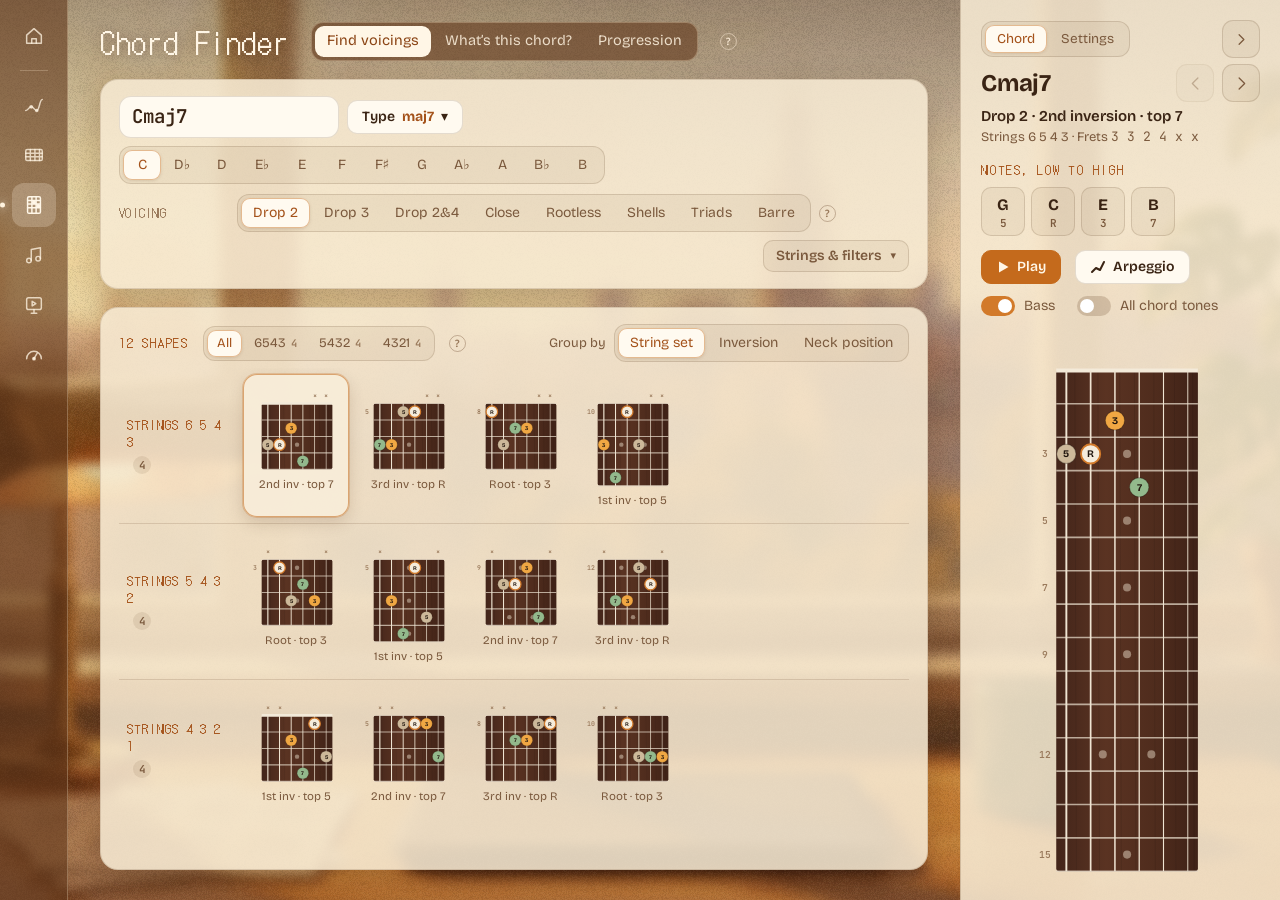
==== commit 61f222e4: "Chord Finder round 2, jazz-guitar voice, Home polish Chord Finder - Progressions: centred "choose a " ====
--- a/chord-finder.html
+++ b/chord-finder.html
@@ -30,8 +30,8 @@
         <div class="grow"></div>
       </header>
 
-      <!-- Find voicings: past op één scherm. Akkoord + soort + snarenset bovenaan; de vormen vullen de rest (fitShapes in render.js);
-           de gekozen vorm staat in de kolom rechts (tabblad Chord), de overige filters in Settings → Filters -->
+      <!-- Find voicings: past op één scherm. Akkoord + soort bovenaan, daaronder de uitklapbare strook "Strings & filters"
+           (zelfde onderdeel als in Progression); de vormen vullen de rest (fitShapes in render.js); de gekozen vorm staat in de kolom rechts (tabblad Chord) -->
       <div id="vFind" class="view">
       <section class="paper panel filters" aria-label="Chord and voicing">
         <div class="cin">
@@ -42,16 +42,17 @@
           <span class="seg" id="segRoot" role="group" aria-label="Root"></span>
           <p class="err" id="chordErr" role="status"></p>
         </div>
-        <div class="frow"><span class="lb px">Voicing</span><span class="seg" id="segType" role="group" aria-label="Voicing"></span><span class="help" tabindex="0" aria-label="About this voicing type">?<i id="typeHelp"></i></span></div>
-        <div class="frow"><span class="lb px">Strings</span><div class="chips" id="chStr" role="group" aria-label="Strings"></div></div>
+        <div class="frow"><span class="lb px">Voicing</span><span class="seg" id="segType" role="group" aria-label="Voicing"></span><span class="help" tabindex="0" aria-label="About this voicing type">?<i id="typeHelp"></i></span>
+          <button type="button" class="fbtn" data-fs="find" aria-expanded="false" aria-controls="fsFind"></button></div>
+        <div class="fstrip" id="fsFind" hidden></div>
       </section>
 
-      <!-- alle vormen: zo groot als past; past het niet, dan één groep tegelijk (tabjes) -->
+      <!-- alle vormen: zo groot als past; groepen kiezen met de tabjes of de kopjes (Shift = meer); past het niet, dan één groep tegelijk -->
       <section class="paper panel results" aria-label="Shapes">
         <div class="rhead">
           <h3 id="resCount" class="px"></h3>
           <button type="button" class="lnk" id="btnShowAll">Show all</button>
-          <span class="seg gtabs" id="gTabs" role="group" aria-label="Group" hidden></span>
+          <span class="seg gtabs" id="gTabs" role="group" aria-label="Groups" hidden></span>
           <span class="help" tabindex="0" aria-label="Keys">?<i id="keysHint"></i></span>
           <span class="frow" style="margin-left:auto"><span class="cap">Group by</span><span class="seg" id="segGroup" role="group" aria-label="Group by"></span></span>
         </div>
@@ -78,32 +79,23 @@
         <section class="paper panel input" aria-label="Progression">
           <div class="chords">
             <label for="pgIn" class="vh" id="pgInL"></label>
-            <textarea id="pgIn" rows="2" autocomplete="off" spellcheck="false" autocapitalize="off"></textarea>
+            <textarea id="pgIn" rows="1" autocomplete="off" spellcheck="false" autocapitalize="off"></textarea>
             <div class="from"><select id="pgSt" hidden></select><span class="help dn l" tabindex="0" aria-label="How to type chords">?<i id="pgInHelp"></i></span></div>
           </div>
           <p class="err" id="pgErr" role="status"></p>
           <p class="note" id="pgApprox"></p>
+          <!-- voicingsoort en voice leading op één regel, daaronder de strook "Strings & filters" -->
           <div class="opts">
             <div class="opt"><span class="lb px" id="pgTypeL"></span><span class="seg" id="pgType" role="group" aria-label="Voicing"></span></div>
-          </div>
-          <div class="opts">
             <div class="opt"><span class="lb px" id="pgModeL"></span><span class="seg" id="pgMode" role="group" aria-label="Voice leading"></span><span class="help" tabindex="0" aria-label="About this voice leading">?<i id="pgModeHelp"></i></span></div>
             <div class="opt" id="pgPosRow"><span class="lb px" id="pgPosL"></span><select id="pgPos" aria-label="Position"></select></div>
-            <div class="opt" id="pgStrRow"><span class="lb px" id="pgStrL"></span><div class="chips" id="pgStr" role="group" aria-label="String set"></div></div>
             <div class="opt" id="pgMelRow"><label for="pgMel" class="lb px" id="pgMelL"></label><input id="pgMel" type="text" autocomplete="off" spellcheck="false" autocapitalize="off"><p class="err" id="pgMelErr" role="status"></p></div>
+            <button type="button" class="fbtn" data-fs="prog" aria-expanded="false" aria-controls="fsProg"></button>
           </div>
-          <div class="opts">
-            <div class="opt"><span class="lb px" id="pgLineL"></span><span class="seg" id="pgLine" role="group" aria-label="Bass line"></span><span class="help" tabindex="0" aria-label="About this bass line">?<i id="pgLineHelp"></i></span></div>
-          </div>
+          <div class="fstrip" id="fsProg" hidden></div>
         </section>
 
         <div class="lines" id="pgRows"></div>
-
-        <!-- baslijn van het gekozen akkoord op de hals (Display → Bass line on the neck) -->
-        <section class="paper panel" id="pgBassBox" aria-label="Bass line" hidden>
-          <h3 class="px"><span id="pgBassH"></span><span class="help" tabindex="0" aria-label="About the bass line on the neck">?<i id="pgBassHelp"></i></span></h3>
-          <div class="nk" id="pgBassNeck"></div>
-        </section>
       </div>
      </div>
     </div>
@@ -114,31 +106,23 @@
       <label class="tempo" for="pgTempo"><span id="pgTempoL"></span><input type="range" id="pgTempo" min="40" max="260" step="2"><b class="bpm" id="pgBpm"></b></label>
       <label class="tg"><input type="checkbox" role="switch" id="pgLoop"><i></i><span id="pgLoopL"></span></label>
       <label class="tg"><input type="checkbox" role="switch" id="pgBass"><i></i><span id="pgBassL"></span></label>
+      <!-- meer akkoorden geselecteerd (Ctrl/Shift-klik): acties voor de hele selectie -->
+      <span class="selbar" id="pgSelBar" hidden><b id="pgSelN"></b><button type="button" class="act sm" id="pgSLock"></button><button type="button" class="act sm" id="pgSRefit"></button>
+        <select id="pgSType" aria-label="Voicing for the selection"></select></span>
       <span class="stat" id="pgSum"></span>
+      <!-- uitleg van de stippelring op de kaarten -->
+      <span class="pgkey"><svg viewBox="0 0 22 22" aria-hidden="true"><rect class="wd" width="22" height="22" rx="5"/><circle class="dt i3 hd" cx="11" cy="11" r="7"/></svg><span id="pgHeldL"></span><span class="help l" tabindex="0" aria-label="What the rings mean">?<i id="pgHeldHelp"></i></span></span>
       <span class="help l" tabindex="0" aria-label="Keys">?<i id="pgKeys"></i></span>
     </footer>
   </main>
 
-  <!-- kolom rechts: instellen, niet spelen (in Progression ook het gekozen akkoord) -->
+  <!-- kolom rechts: instellen, niet spelen (in Find voicings ook de gekozen vorm; in Progression alleen Settings) -->
   <aside class="col" id="col" aria-label="Side panel">
     <button type="button" class="ib reopen" data-col="open" title="Show side panel" aria-label="Show side panel"><svg viewBox="0 0 24 24"><path d="M15 6l-6 6 6 6"/></svg></button>
     <div class="colhd">
       <h2 class="px" id="colH">Settings</h2>
       <span class="seg" id="colTabs" role="tablist" hidden><button type="button" data-tab="chord">Chord</button><button type="button" data-tab="set">Settings</button></span>
       <button type="button" class="ib" data-col="shut" title="Hide side panel" aria-label="Hide side panel"><svg viewBox="0 0 24 24"><path d="M9 6l6 6-6 6"/></svg></button>
-    </div>
-
-    <!-- Progression: het gekozen akkoord (of de selectie), acties, eigen voicingsoort, vormen -->
-    <div id="tabChord" hidden>
-      <section id="pgSide">
-        <h2 id="pgSelH" class="pgselh"></h2>
-        <p class="cap" id="pgSelSub"></p>
-        <p class="note pgst" id="pgState"></p>
-        <div class="pgacts"><button type="button" class="act" id="pgSPlay"></button><button type="button" class="act" id="pgSLock"></button><button type="button" class="act" id="pgSRefit"></button><button type="button" class="act" id="pgSRel" hidden></button></div>
-        <div class="pgsrow"><span class="cap" id="pgSTypeL"></span><span class="seg" id="pgSType" role="group" aria-label="Voicing for the selection"></span></div>
-        <h3 id="pgAltH" class="pgalth"></h3>
-        <div class="dgs" id="pgAlts"></div>
-      </section>
     </div>
 
     <!-- Find voicings: de gekozen vorm, met de hele hals staand (klik = spelen) -->
@@ -160,13 +144,6 @@
     </div>
 
     <div id="tabSet">
-      <div id="setFilter">
-        <h3>Filters</h3>
-        <div class="colf"><span>Lowest note</span><div class="chips" id="chLow" role="group" aria-label="Lowest note"></div></div>
-        <div class="colf"><span>Top note</span><div class="chips" id="chTop" role="group" aria-label="Top note"></div></div>
-        <div class="row"><span>Frets</span><span class="krow"><select id="selFrom" aria-label="From fret"></select><span class="cap">to</span><select id="selTo" aria-label="To fret"></select></span></div>
-      </div>
-
       <div id="setBand">
         <h3>Band</h3>
         <div class="row"><span id="pgStyleL"></span><span class="seg" id="pgStyle" role="group" aria-label="Style"></span></div>
@@ -178,7 +155,6 @@
       <div class="row" id="labRow"><span>Labels</span><span class="seg" id="segLab" role="group" aria-label="Labels"></span></div>
       <div class="row" id="dgSizeL"><span>Diagram size</span><input type="range" id="dgSize" min="80" max="200" step="10"></div>
       <div id="setDisp">
-        <div class="row"><span id="pgBNeckL"></span><label class="tg"><input type="checkbox" role="switch" id="pgBNeck" aria-label="Bass line on the neck"><i></i></label></div>
         <div class="row"><span>Card details <span class="help r" tabindex="0" aria-label="What the cards show">?<i id="pgLegend"></i></span></span><span class="seg" id="segDet" role="group" aria-label="Card details"></span></div>
       </div>
 
@@ -195,6 +171,27 @@
       <div id="prBackup" data-app="Chord Finder" data-btn="act sm"></div>
     </div>
   </aside>
+</div>
+
+<!-- Progression: vorm kiezen voor één akkoord. Venster in het midden, de rest dimt; Esc of een klik ernaast sluit (progression.js: pgOpen) -->
+<div class="scrim" id="pgModal" hidden>
+  <section class="paper pgm" role="dialog" aria-modal="true" aria-labelledby="pgMH" tabindex="-1">
+    <div class="pgmh">
+      <button type="button" class="ib" id="pgMPrev"></button>
+      <h2 id="pgMH"></h2>
+      <button type="button" class="ib" id="pgMNext"></button>
+      <p class="cap" id="pgMSub"></p>
+      <div class="pgacts"><button type="button" class="act" id="pgMPlay"></button><button type="button" class="act" id="pgMLock"></button><button type="button" class="act" id="pgMRefit"></button><button type="button" class="act" id="pgMRel" hidden></button></div>
+      <span class="help l" tabindex="0" aria-label="How to choose">?<i id="pgMHelp"></i></span>
+      <button type="button" class="ib" id="pgMX"><svg width="16" height="16" viewBox="0 0 24 24" fill="none" stroke="currentColor" stroke-width="2.4" aria-hidden="true"><path d="M6 6l12 12M18 6L6 18"/></svg></button>
+    </div>
+    <div class="pgmo">
+      <span class="lb px" id="pgMTypeL"></span><span class="seg" id="pgMType" role="group" aria-label="Voicing for this chord"></span>
+      <span class="lb px" id="pgMStrL"></span><span class="seg" id="pgMStr" role="tablist" aria-label="String set"></span>
+      <p class="note pgst" id="pgMState"></p>
+    </div>
+    <div class="pgmb" id="pgMBody"></div>
+  </section>
 </div>
 <!-- volgorde telt: alle scripts delen één scope -->
 <script src="shared/look.js"></script>           <!-- geheim menu S (Look), vóór rail.js -->
@@ -204,6 +201,7 @@
 <script src="chordfinder/text.js"></script>
 <script src="chordfinder/theory.js"></script>
 <script src="chordfinder/voicings.js"></script>
+<script src="shared/guitar.js"></script>          <!-- zachte jazzgitaar voor de akkoorden (GTR) -->
 <script src="chordfinder/sound.js"></script>
 <script src="chordfinder/render.js"></script>
 <script src="chordfinder/ui.js"></script>
--- a/shared/room.css
+++ b/shared/room.css
@@ -26,6 +26,7 @@
 *{box-sizing:border-box}
 [hidden]{display:none!important}
 html,body{height:100%}
+html{background:var(--bg)}   /* meteen warm, geen witte flits tussen twee pagina's */
 body{margin:0;background:var(--bg);color:var(--tx);font:15px/1.45 "Bricolage Grotesque",system-ui,sans-serif;-webkit-font-smoothing:antialiased;overflow:hidden}
 button,input,select,textarea{font:inherit;color:inherit}
 button{cursor:pointer}
@@ -147,6 +148,17 @@
 
 @media (prefers-reduced-motion:reduce){*{transition:none!important}}
 
+/* ── overgang tussen pagina's (Firefox kent geen View Transitions tussen documenten, dus gewoon CSS) ──
+   Elke pagina begint onder een warme afdekking in --bg, dezelfde kleur als de sluier waarmee Home weggaat.
+   LOOK.ready() (shared/look.js, aangeroepen door rail.js zodra de achtergrond getekend is, anders na 900 ms) zet html.pr-ready
+   → de afdekking vloeit weg. Zonder JS gaat hij na 1,2 s vanzelf weg (animatie). Weg via de icoonbalk: html.pr-leave
+   → afdekking terug, dan navigeert rail.js. Alleen doorzichtigheid, dus ook bij "minder beweging". */
+body::after{content:"";position:fixed;inset:0;z-index:900;pointer-events:none;background:var(--bg);animation:prCover .45s ease 1.2s both}
+html.pr-ready body::after{animation:none;opacity:0;transition:opacity .45s ease}
+html.pr-leave body::after{animation:none;opacity:1;transition:opacity .25s ease}
+@keyframes prCover{from{opacity:1}to{opacity:0}}
+/* geen @view-transition: beide kanten zijn al dezelfde warme kleur, en Chromium meldt dan "Transition was skipped" als fout */
+
 /* ── kleine letters (menu S → Text case): alles klein, behalve muziek (.mus, zie LOOK.mus in shared/look.js),
    wat de gebruiker typt en SVG-tekst (labels op de hals). Kopjes in HOOFDLETTERS blijven hoofdletters. ── */
 body.lc,body.lc button{text-transform:lowercase}   /* knoppen erven dit niet vanzelf */
--- a/chordfinder/style.css
+++ b/chordfinder/style.css
@@ -44,7 +44,7 @@
 svg circle.hl{fill:var(--c3)}
 svg rect.dt{fill:var(--cR);opacity:.9}   /* barréstreep */
 svg circle.hd{stroke:var(--hd);stroke-width:2;stroke-dasharray:2.6 1.8}   /* liggende noot (Progression) */
-svg .dl{fill:var(--dtx);font:700 8px "Bricolage Grotesque",sans-serif}
+svg .dl{fill:var(--dtx);font:700 8px "Bricolage Grotesque",sans-serif;pointer-events:none}   /* zodat de uitleg van de stippelring (title) bij aanwijzen verschijnt */
 svg .nl{fill:var(--dtx);font:700 10px "Bricolage Grotesque",sans-serif}
 svg .op{fill:var(--field);stroke:var(--tx);stroke-width:1.3}
 svg .ol{fill:var(--tx);font:700 7.5px "Bricolage Grotesque",sans-serif}
@@ -95,8 +95,31 @@
 .grp{display:grid;grid-template-columns:112px minmax(0,1fr);gap:12px;align-items:center;padding:6px 0;border-top:1px solid var(--line)}
 .grp:first-child{border-top:0}
 .grp.solo{grid-template-columns:minmax(0,1fr)}
-.panel .grp h3.gh{margin:0;flex-direction:column;align-items:flex-start;gap:5px;letter-spacing:.08em;line-height:1.35}
+/* groepskopje = knop: klik = alleen deze groep, Shift-klik = erbij/eraf */
+.grp .gh{margin:0;display:flex;flex-direction:column;align-items:flex-start;gap:5px;padding:6px 8px;border:0;border-radius:10px;background:none;text-align:left;
+  font:400 calc(12.5px * var(--dfs))/1.35 var(--df),sans-serif;letter-spacing:.08em;text-transform:uppercase;color:var(--onx)}
+.grp .gh:hover{background:var(--fill)}
+.grp .gh[aria-pressed="true"]{background:var(--field);box-shadow:inset 0 0 0 1px rgba(196,106,28,.45)}
+.grp.fav .gh{font-size:calc(14px * var(--dfs))}
 .gtabs button{padding:5px 10px;font-size:13px}
+.gtabs small{font:600 10.5px "JetBrains Mono",monospace;color:var(--mut2);margin-left:2px}
+/* ster (favoriet) op elke vorm: zichtbaar bij aanwijzen, altijd als hij aan staat */
+.dgw{position:relative;display:grid;min-width:0}
+.fav{position:absolute;top:3px;right:3px;display:grid;place-items:center;width:24px;height:24px;padding:0;border:0;border-radius:7px;background:none;color:var(--mut2);font-size:15px;line-height:1;opacity:0;transition:opacity .15s,color .15s}
+.dgw:hover .fav,.fav:focus-visible{opacity:.8}
+.fav:hover{opacity:1;color:var(--onx);background:var(--fill)}
+.fav.on{opacity:1;color:var(--glow2);text-shadow:0 0 6px rgba(240,167,67,.5)}
+/* strook "Strings & filters" (Find voicings en Progression): knop achter de voicingsoort, strook eronder */
+.fbtn{margin-left:auto;display:inline-flex;align-items:center;gap:8px;min-height:32px;padding:0 12px;border-radius:10px;border:1px solid var(--line);background:var(--fill);color:var(--mut);font-size:14px;font-weight:600;white-space:nowrap}
+.fbtn:hover{color:var(--tx)}
+.fbtn.on{background:var(--field);border-color:rgba(196,106,28,.45);color:var(--tx)}
+.fbtn b{color:var(--onx);font-weight:600}
+.fbtn .car{font-size:11px;transition:transform .15s}
+.fbtn[aria-expanded="true"] .car{transform:rotate(180deg)}
+.fstrip{display:flex;flex-wrap:wrap;align-items:center;gap:8px 26px;padding:10px 14px;border-radius:12px;background:var(--fill);border:1px solid var(--line)}
+.fstrip .frow>.lb{min-width:0}
+.fstrip .fclr{font-size:13px;margin-left:auto}
+.fstrip .chip{min-height:28px;padding:0 10px}
 /* akkoordsoort: uitklapvenster onder de knop "Type" */
 .qpop{position:relative;display:inline-flex}
 #btnQual b{color:var(--onx)}
@@ -127,7 +150,7 @@
 /* ── Progression: invoer ── */
 .input{display:grid;gap:12px}
 .chords{position:relative}
-.chords textarea{display:block;width:100%;min-height:58px;resize:vertical;padding:12px 210px 12px 14px;border-radius:12px;border:1px solid var(--line);background:var(--field);color:var(--tx);font:500 16px/1.55 "JetBrains Mono",monospace;outline:none}
+.chords textarea{display:block;width:100%;min-height:50px;resize:none;overflow:hidden;padding:12px 210px 12px 14px;border-radius:12px;border:1px solid var(--line);background:var(--field);color:var(--tx);font:500 16px/1.55 "JetBrains Mono",monospace;outline:none}
 .chords textarea:focus{border-color:rgba(196,106,28,.55)}
 .chords .from{position:absolute;right:10px;top:10px;display:flex;align-items:center;gap:8px}
 .chords .from select{min-height:28px;max-width:170px;border-radius:9px;padding:0 6px;font-size:13px;color:var(--mut);background:#fff6e6}
@@ -139,9 +162,17 @@
 #pgApprox{margin-top:-4px}
 
 /* ── Progression: kaarten (perkament met palissander hals), één rij per regel van de invoer, gecentreerd ── */
-.lines{display:grid;gap:22px}
+.lines{display:grid;gap:14px}
+/* Progression op één scherm (1920×1080, drie regels akkoorden): iets minder lucht tussen invoer en kaarten,
+   en een bredere middenkolom (desktop), zodat de strook "Strings & filters" op één regel past */
+body[data-mode="prog"]{--colw:max(940px,calc(5 * var(--cw) + 4 * 14px),1320px)}
+#vProg{gap:14px}
+#vProg .input{gap:10px;padding:14px 18px}
+#vProg .input .opts{gap:10px 18px}
+#vProg .input .opts .seg button{padding:5px 9px;font-size:13.5px}
+#vProg .input .fbtn{margin-left:auto}
 .pgrow{display:flex;flex-wrap:wrap;justify-content:center;gap:14px}
-.pgc{position:relative;width:var(--cw);display:grid;justify-items:center;align-content:start;gap:4px;padding:12px 10px;border-radius:14px;background:var(--card);border:1px solid var(--cline);color:var(--ctx);cursor:pointer;box-shadow:0 8px 22px rgba(60,30,10,.25);transition:box-shadow .2s,border-color .2s,background-color .2s}
+.pgc{position:relative;width:var(--cw);display:grid;justify-items:center;align-content:start;gap:4px;padding:9px 10px;border-radius:14px;background:var(--card);border:1px solid var(--cline);color:var(--ctx);cursor:pointer;box-shadow:0 8px 22px rgba(60,30,10,.25);transition:box-shadow .2s,border-color .2s,background-color .2s}
 .pgc:hover{border-color:var(--line2)}
 .pgh{justify-self:stretch;display:flex;align-items:center;gap:6px;min-height:24px;padding:0 2px 0 4px}
 .pgh b{margin-right:auto;font-weight:700;font-size:calc(17px * var(--dg));letter-spacing:-.01em;line-height:1.2;white-space:nowrap;overflow:hidden;text-overflow:ellipsis}
@@ -179,27 +210,67 @@
 .pgc.none{opacity:.75}
 .pgempty{text-align:center;font-size:15px;color:#fff3df;text-shadow:0 1px 8px rgba(60,30,10,.7)}
 
-/* ── kolom: tabbladen en het gekozen akkoord ── */
+/* filter past niet bij dit akkoord (vrije keuze) · uitleg van de stippelring naast de voice leading */
+.pgnf{color:var(--err);font-weight:700}
+.tray .pgkey{display:flex;align-items:center;gap:6px;font-size:13px;color:var(--gmut);white-space:nowrap}
+.pgkey svg{width:20px;height:20px;display:block}
+
+/* ── kolom: tabbladen ── */
 .col .colhd .seg button{padding:5px 12px;font-size:13.5px}
-.pgselh{font-size:22px;margin:6px 0 2px}
-.pgst{margin:10px 0 0;padding:7px 10px;border-radius:10px;background:var(--fill);border:1px solid var(--line)}
+.pgst{padding:6px 10px;border-radius:10px;background:var(--fill);border:1px solid var(--line)}
 .pgst.lock{background:rgba(240,167,67,.18)}
-.pgacts{display:flex;flex-wrap:wrap;gap:8px;margin-top:12px}
+.pgacts{display:flex;flex-wrap:wrap;gap:8px}
 .pgacts .act{min-height:32px;padding:0 12px;font-size:13.5px}
-.pgacts .act[aria-pressed="true"]{background:var(--glow);border-color:var(--glow);color:#fff6e6}
-.pgsrow{display:grid;gap:6px;margin-top:16px}
-.pgsrow .seg{justify-self:start}
-.pgsrow .seg button{padding:5px 9px;font-size:13px}
-#pgAlts{grid-template-columns:repeat(auto-fill,minmax(min(100%,calc(112px*var(--dg))),1fr));gap:6px}
-#pgAlts .dg{padding:8px 4px 6px}
+.pgacts .act[aria-pressed="true"],.selbar .act[aria-pressed="true"]{background:var(--glow);border-color:var(--glow);color:#fff6e6}
 .col .row .help i{font-size:13px}
 #pgMix .row{cursor:default}
 /* akkoordsymbolen in Bricolage (de pixelletter kent geen ♭/♯) */
-h2.sym,.pgselh{font-weight:700;letter-spacing:-.01em}
+h2.sym{font-weight:700;letter-spacing:-.01em}
+
+/* ── transportplank: acties voor een selectie van meer akkoorden ── */
+.tray .selbar{margin-left:auto;display:flex;align-items:center;gap:8px;min-width:0}
+.tray .selbar b{font-size:13.5px;color:var(--gtx);white-space:nowrap;margin-right:4px}
+.tray .selbar .act svg{width:12px;height:12px}
+.tray .selbar select{min-height:30px;font-size:13px;max-width:170px}
+
+/* ── venster "choose a shape" (Progression): in het midden, de rest gedimd (geen blur: zie shared/room.css) ── */
+.scrim{position:fixed;inset:0;z-index:60;display:grid;place-items:center;padding:28px;background:rgba(40,20,8,.45)}
+.pgm{width:min(1600px,100%);max-height:calc(100vh - 56px);display:flex;flex-direction:column;gap:12px;padding:16px 22px 18px;background:rgba(248,237,216,.97);outline:none;box-shadow:0 30px 80px rgba(30,15,5,.45)}
+.pgmh{display:flex;flex-wrap:wrap;align-items:center;gap:10px}
+.pgmh h2{font-size:28px;white-space:nowrap}
+.pgmh h2 b{font-weight:700;letter-spacing:-.01em}
+.pgmh h2 span{font-size:19px;color:var(--mut)}
+.pgmh .ib{width:34px;height:34px}
+.pgmh .ib:disabled{opacity:.35;cursor:default}
+.pgmh .cap{margin:0 auto 0 8px}
+.pgmo{display:flex;flex-wrap:wrap;align-items:center;gap:10px 12px;padding-bottom:10px;border-bottom:1px solid var(--line)}
+.pgmo .seg button{padding:5px 10px;font-size:13.5px}
+.pgmo .lb+.seg{margin-right:14px}
+.pgmo .pgst{margin-left:auto;font-size:13px;max-width:430px}
+.pgmb{flex:1 1 auto;min-height:0;overflow:auto;display:grid;align-content:start;gap:8px;padding:10px 4px 4px;scrollbar-width:thin;--mf:1;--dgm:calc(var(--dg) * var(--mf))}
+.pgmr{display:grid;grid-template-columns:118px minmax(0,1fr);gap:14px;align-items:center;padding-top:8px;border-top:1px solid var(--line)}
+.pgmr:first-child{border-top:0;padding-top:0}
+.pgmb.two{grid-template-columns:repeat(2,minmax(0,1fr));column-gap:30px}
+.pgmb.two .pgmr:nth-child(2){border-top:0;padding-top:0}
+.pgmr h3{margin:0;display:flex;flex-direction:column;gap:5px;font:400 calc(12.5px * var(--dfs))/1.35 var(--df),sans-serif;letter-spacing:.08em;text-transform:uppercase;color:var(--onx)}
+.pgmr h3 small,.pgmo .seg small{font:600 11px "JetBrains Mono",monospace;color:var(--mut2);letter-spacing:0}
+.pgmd{display:flex;flex-wrap:wrap;gap:12px;padding-top:10px}
+/* vormen als kaartjes, in de kaartstijl van de schil (menu S → Card style) */
+.dg.mc{position:relative;width:calc(150px * var(--dgm) + 20px);padding:10px 8px 8px;background:var(--card);border:1px solid var(--cline);color:var(--ctx);box-shadow:0 6px 16px rgba(60,30,10,.18)}
+.dg.mc:hover{background:var(--card);border-color:var(--line2);box-shadow:0 8px 22px rgba(60,30,10,.25)}
+.dg.mc svg{width:calc(150px * var(--dgm));max-width:none}
+.dg.mc .cp{color:var(--cmut)}
+.dg.mc.on{background-color:#fdf6e8;border-color:rgba(196,106,28,.9);box-shadow:inset 0 0 0 2px rgba(196,106,28,.85),0 8px 22px rgba(60,30,10,.25)}
+.dg.mc .cur{position:absolute;top:-10px;left:50%;transform:translateX(-50%);display:flex;align-items:center;gap:4px;padding:1px 9px;border-radius:8px;background:var(--glow);color:#fff6e6;font-size:11.5px;font-weight:700;white-space:nowrap;z-index:1}
+.dg.mc .cur svg{width:11px;height:11px}
+.dg.mc.nf{opacity:.5}   /* past niet bij de filters (kiezen mag wel) */
+.dg.mc.nf:hover{opacity:1}
+body[data-card="paper"] .dg.mc,body[data-card="staff"] .dg.mc{background-color:#fbf3e2;background-image:var(--paper);box-shadow:inset 0 0 16px rgba(150,100,40,.16),0 6px 16px rgba(60,30,10,.2)}
+body[data-card="paper"] .dg.mc.on,body[data-card="staff"] .dg.mc.on{background-color:#fdf6e8;box-shadow:inset 0 0 0 2px rgba(196,106,28,.85),0 8px 22px rgba(60,30,10,.25)}
 
 /* kaartstijl Paper / Paper + staff lines (menu S): papiervezel op de kaart, notenbalk achter de akkoordnaam */
 body[data-card="paper"] .pgc,body[data-card="staff"] .pgc{background-color:#fbf3e2;background-image:var(--paper);box-shadow:inset 0 0 16px rgba(150,100,40,.16),0 8px 22px rgba(60,30,10,.28)}
 body[data-card="paper"] .pgc.on,body[data-card="staff"] .pgc.on{background-color:#fdf6e8}
 body[data-card="paper"] .pgv li,body[data-card="staff"] .pgv li{background:rgba(80,50,20,.07)}
-body[data-card="staff"] .pgc::before{content:"";position:absolute;left:10px;right:10px;top:12px;height:25px;pointer-events:none;background:repeating-linear-gradient(180deg,rgba(60,38,20,.2) 0 1px,transparent 1px 6px)}
+body[data-card="staff"] .pgc::before{content:"";position:absolute;left:10px;right:10px;top:9px;height:25px;pointer-events:none;background:repeating-linear-gradient(180deg,rgba(60,38,20,.2) 0 1px,transparent 1px 6px)}
 body[data-card="staff"] .pgh{position:relative}
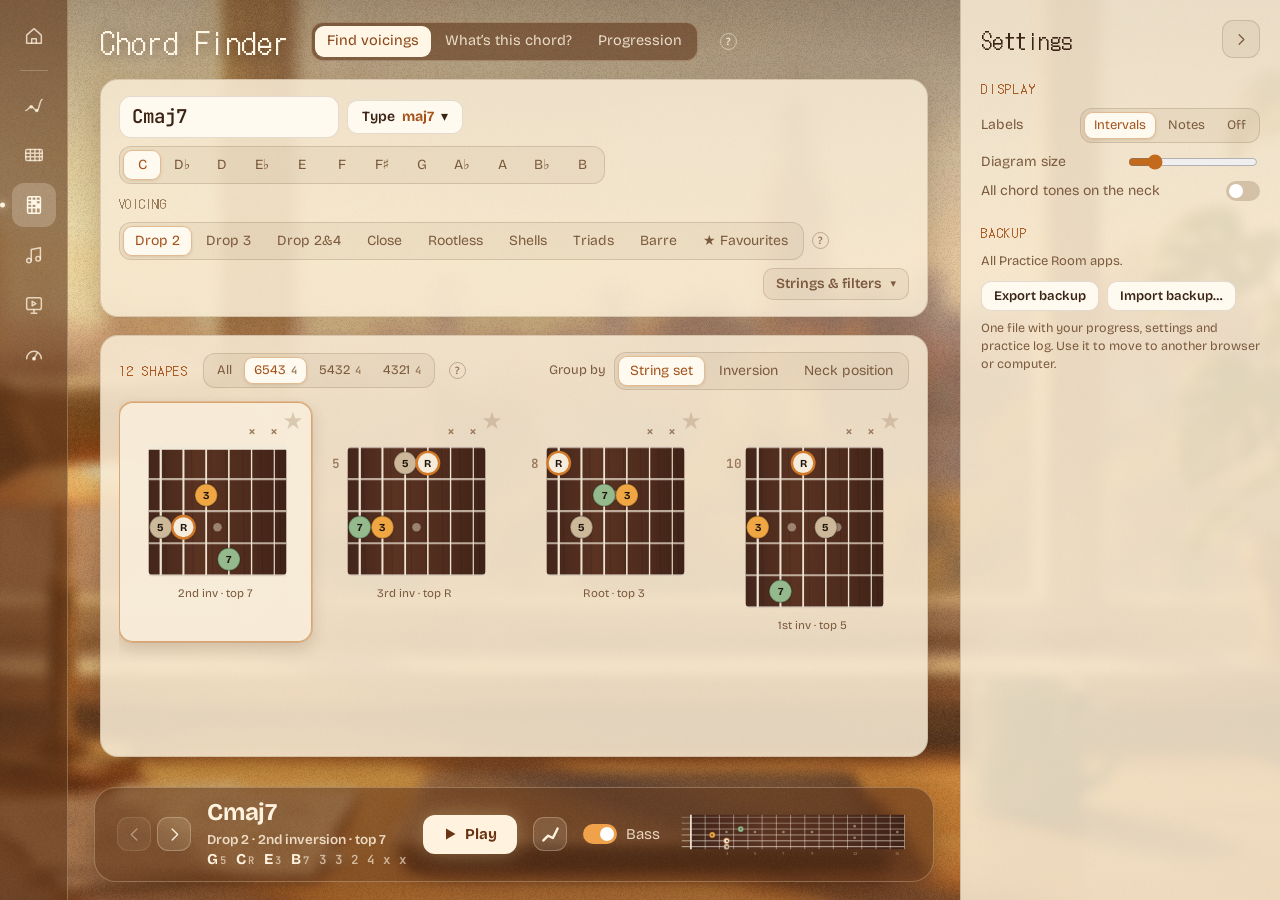
==== commit 7d19b14b: "Chord Finder favourites + fit, Fretboard top-bar layout Chord Finder - Find voicings: the "Chord" co" ====
--- a/chord-finder.html
+++ b/chord-finder.html
@@ -31,7 +31,7 @@
       </header>
 
       <!-- Find voicings: past op één scherm. Akkoord + soort bovenaan, daaronder de uitklapbare strook "Strings & filters"
-           (zelfde onderdeel als in Progression); de vormen vullen de rest (fitShapes in render.js); de gekozen vorm staat in de kolom rechts (tabblad Chord) -->
+           (zelfde onderdeel als in Progression); de vormen vullen de rest (fitShapes in render.js); de gekozen vorm staat op de transportplank onderaan (#fdTray) -->
       <div id="vFind" class="view">
       <section class="paper panel filters" aria-label="Chord and voicing">
         <div class="cin">
@@ -54,7 +54,7 @@
           <button type="button" class="lnk" id="btnShowAll">Show all</button>
           <span class="seg gtabs" id="gTabs" role="group" aria-label="Groups" hidden></span>
           <span class="help" tabindex="0" aria-label="Keys">?<i id="keysHint"></i></span>
-          <span class="frow" style="margin-left:auto"><span class="cap">Group by</span><span class="seg" id="segGroup" role="group" aria-label="Group by"></span></span>
+          <span class="frow" id="groupRow" style="margin-left:auto"><span class="cap">Group by</span><span class="seg" id="segGroup" role="group" aria-label="Group by"></span></span>
         </div>
         <div id="groups"></div>
       </section>
@@ -100,6 +100,16 @@
      </div>
     </div>
 
+    <!-- transportplank (Find voicings): de gekozen vorm. Naam en noten, bladeren, spelen, en waar hij op de hele hals ligt (klik = spelen) -->
+    <footer class="tray glass fdtray" id="fdTray" hidden>
+      <span class="fdnav"><button type="button" class="ib" id="btnPrev"></button><button type="button" class="ib" id="btnNext"></button></span>
+      <div class="fdi"><h2 id="dTitle" class="sym"></h2><div id="dInfo"></div></div>
+      <button type="button" class="play" id="btnPlay"></button>
+      <button type="button" class="ib" id="btnArp"></button>
+      <label class="tg"><input type="checkbox" role="switch" id="tgBass"><i></i>Bass</label>
+      <button type="button" class="fdneck" id="dBig" aria-label="Play this shape"></button>
+    </footer>
+
     <!-- transportplank (Progression): wat je met de gitaar op schoot nodig hebt -->
     <footer class="tray glass" id="pgTray" hidden>
       <button type="button" class="play" id="pgPlay"></button>
@@ -116,31 +126,12 @@
     </footer>
   </main>
 
-  <!-- kolom rechts: instellen, niet spelen (in Find voicings ook de gekozen vorm; in Progression alleen Settings) -->
+  <!-- kolom rechts: instellen, niet spelen (alleen Settings, in alle modi) -->
   <aside class="col" id="col" aria-label="Side panel">
     <button type="button" class="ib reopen" data-col="open" title="Show side panel" aria-label="Show side panel"><svg viewBox="0 0 24 24"><path d="M15 6l-6 6 6 6"/></svg></button>
     <div class="colhd">
       <h2 class="px" id="colH">Settings</h2>
-      <span class="seg" id="colTabs" role="tablist" hidden><button type="button" data-tab="chord">Chord</button><button type="button" data-tab="set">Settings</button></span>
       <button type="button" class="ib" data-col="shut" title="Hide side panel" aria-label="Hide side panel"><svg viewBox="0 0 24 24"><path d="M9 6l6 6-6 6"/></svg></button>
-    </div>
-
-    <!-- Find voicings: de gekozen vorm, met de hele hals staand (klik = spelen) -->
-    <div id="tabFind" hidden>
-      <section class="detail" id="detail" aria-label="Selected shape">
-        <div class="dhead"><h2 id="dTitle" class="sym"></h2>
-          <div class="tr"><button type="button" class="ib" id="btnPrev"></button><button type="button" class="ib" id="btnNext"></button></div></div>
-        <div id="dInfo"></div>
-        <div class="tp">
-          <button type="button" class="act pri" id="btnPlay"></button>
-          <button type="button" class="act" id="btnArp"></button>
-        </div>
-        <div class="tgs">
-          <label class="tg"><input type="checkbox" role="switch" id="tgBass"><i></i>Bass</label>
-          <label class="tg"><input type="checkbox" role="switch" id="tgTones"><i></i>All chord tones</label>
-        </div>
-        <button type="button" class="big" id="dBig" aria-label="Play this shape"></button>
-      </section>
     </div>
 
     <div id="tabSet">
@@ -154,6 +145,7 @@
       <h3>Display</h3>
       <div class="row" id="labRow"><span>Labels</span><span class="seg" id="segLab" role="group" aria-label="Labels"></span></div>
       <div class="row" id="dgSizeL"><span>Diagram size</span><input type="range" id="dgSize" min="80" max="200" step="10"></div>
+      <div class="row" id="tonesRow"><span>All chord tones on the neck</span><label class="tg"><input type="checkbox" role="switch" id="tgTones" aria-label="All chord tones on the neck"><i></i></label></div>
       <div id="setDisp">
         <div class="row"><span>Card details <span class="help r" tabindex="0" aria-label="What the cards show">?<i id="pgLegend"></i></span></span><span class="seg" id="segDet" role="group" aria-label="Card details"></span></div>
       </div>
--- a/chordfinder/style.css
+++ b/chordfinder/style.css
@@ -78,9 +78,6 @@
 .nts{display:flex;flex-wrap:wrap;gap:6px}
 .nt{display:inline-grid;justify-items:center;min-width:44px;padding:5px 8px;border-radius:10px;background:var(--fill);border:1px solid var(--line)}
 .nt b{font-size:16px}.nt small{font:600 11px "JetBrains Mono",monospace;color:var(--mut)}
-.tp{display:flex;flex-wrap:wrap;align-items:center;gap:10px 14px;margin-top:16px}
-.tgs{display:flex;flex-wrap:wrap;gap:10px 22px;margin-top:14px;font-size:14px}
-.detail.empty .tp{display:none}
 .rhead{display:flex;flex-wrap:wrap;align-items:center;gap:8px 14px;margin-bottom:6px}
 .panel .rhead h3{margin:0}
 
@@ -100,13 +97,15 @@
   font:400 calc(12.5px * var(--dfs))/1.35 var(--df),sans-serif;letter-spacing:.08em;text-transform:uppercase;color:var(--onx)}
 .grp .gh:hover{background:var(--fill)}
 .grp .gh[aria-pressed="true"]{background:var(--field);box-shadow:inset 0 0 0 1px rgba(196,106,28,.45)}
-.grp.fav .gh{font-size:calc(14px * var(--dfs))}
+.grp.gfav .gh{font-size:calc(14px * var(--dfs))}   /* gfav: niet .fav, dat is de sterknop op elk diagram */
 .gtabs button{padding:5px 10px;font-size:13px}
+.gst{font-size:20px;line-height:1;color:var(--glow2);text-shadow:0 0 6px rgba(240,167,67,.45);vertical-align:-2px}
+.gh .gst{font-size:22px}
 .gtabs small{font:600 10.5px "JetBrains Mono",monospace;color:var(--mut2);margin-left:2px}
 /* ster (favoriet) op elke vorm: zichtbaar bij aanwijzen, altijd als hij aan staat */
 .dgw{position:relative;display:grid;min-width:0}
-.fav{position:absolute;top:3px;right:3px;display:grid;place-items:center;width:24px;height:24px;padding:0;border:0;border-radius:7px;background:none;color:var(--mut2);font-size:15px;line-height:1;opacity:0;transition:opacity .15s,color .15s}
-.dgw:hover .fav,.fav:focus-visible{opacity:.8}
+.fav{position:absolute;top:2px;right:2px;display:grid;place-items:center;width:34px;height:34px;padding:0;border:0;border-radius:9px;background:none;color:var(--mut2);font-size:24px;line-height:1;opacity:.3;transition:opacity .15s,color .15s}
+.dgw:hover .fav,.fav:focus-visible{opacity:.85}
 .fav:hover{opacity:1;color:var(--onx);background:var(--fill)}
 .fav.on{opacity:1;color:var(--glow2);text-shadow:0 0 6px rgba(240,167,67,.5)}
 /* strook "Strings & filters" (Find voicings en Progression): knop achter de voicingsoort, strook eronder */
@@ -124,17 +123,26 @@
 .qpop{position:relative;display:inline-flex}
 #btnQual b{color:var(--onx)}
 .qpanel{position:absolute;left:0;top:calc(100% + 8px);z-index:40;display:block;width:720px;padding:14px 16px;background:#f9efdc}
-/* kolom: de gekozen vorm, met de hele hals staand */
-.colf{display:grid;gap:7px;margin:12px 0;color:var(--mut);font-size:14px}
-#detail .dhead h2{font-size:24px}
-#detail .dmeta{font-size:15px}
-#detail h3{margin:14px 0 8px}
-#detail .tp{margin-top:14px}
-#detail .tgs{margin-top:12px}
-.big{display:block;margin:14px auto 0;border:0;background:none;padding:6px;border-radius:14px}
-.big:hover{background:var(--fill)}
-svg.nkv{width:170px;height:auto;display:block}
-svg circle.ct.opn{stroke:var(--mut2)} svg text.cl.opn{fill:var(--mut)}
+/* Find voicings: bredere middenkolom (desktop), zodat de transportplank met de hals ernaast past */
+body[data-mode="find"]{--colw:1320px}
+/* transportplank (Find voicings): de gekozen vorm, met de hele hals liggend (klik = spelen) */
+.fdtray{gap:16px;padding:10px 22px}
+.fdnav{display:flex;gap:6px;flex:none}
+.fdtray .ib{width:34px;height:34px;background:rgba(255,240,220,.12);border-color:var(--glass-line);color:var(--gtx)}
+.fdtray .ib:hover{background:rgba(255,240,220,.22)}
+.fdi{flex:0 0 auto;min-width:200px;display:grid;gap:3px}
+.fdi h2{font-size:24px;color:var(--gtx);white-space:nowrap}
+.fdi .dmeta{margin:0;font-size:13.5px;font-weight:600;color:var(--gmut);white-space:nowrap;overflow:hidden;text-overflow:ellipsis}
+.fdl{margin:0;display:flex;flex-wrap:wrap;align-items:baseline;gap:4px 10px;font-size:15px}
+.fdn b{color:var(--gtx);font-weight:700}
+.fdn small{margin-left:2px;font:600 10.5px "JetBrains Mono",monospace;color:rgba(255,240,220,.65)}
+.fdl .mono{font:600 12.5px "JetBrains Mono",monospace;color:rgba(255,240,220,.65)}
+.fdtray button:disabled{opacity:.45;cursor:default}
+.fdneck{flex:1 1 380px;min-width:0;display:flex;align-items:center;justify-content:flex-end;align-self:stretch;border:0;background:none;padding:2px 4px;border-radius:12px}
+.fdneck:hover:not(:disabled){background:rgba(255,240,220,.12)}
+svg.nkh{display:block;width:100%;max-width:640px;height:auto;max-height:96px}
+svg .ml{fill:var(--dtx);font:700 7.5px "Bricolage Grotesque",sans-serif;pointer-events:none}
+svg circle.ct.opn{stroke:var(--mut2)}
 
 /* ── What's this chord? ── */
 .idres{display:grid;grid-template-columns:auto minmax(0,1fr);gap:24px;align-items:start}
@@ -150,7 +158,7 @@
 /* ── Progression: invoer ── */
 .input{display:grid;gap:12px}
 .chords{position:relative}
-.chords textarea{display:block;width:100%;min-height:50px;resize:none;overflow:hidden;padding:12px 210px 12px 14px;border-radius:12px;border:1px solid var(--line);background:var(--field);color:var(--tx);font:500 16px/1.55 "JetBrains Mono",monospace;outline:none}
+.chords textarea{display:block;width:100%;min-height:50px;max-height:calc(4 * 1.55em + 26px);resize:none;overflow:hidden auto;scrollbar-width:thin;padding:12px 210px 12px 14px;border-radius:12px;border:1px solid var(--line);background:var(--field);color:var(--tx);font:500 16px/1.55 "JetBrains Mono",monospace;outline:none}
 .chords textarea:focus{border-color:rgba(196,106,28,.55)}
 .chords .from{position:absolute;right:10px;top:10px;display:flex;align-items:center;gap:8px}
 .chords .from select{min-height:28px;max-width:170px;border-radius:9px;padding:0 6px;font-size:13px;color:var(--mut);background:#fff6e6}
@@ -162,30 +170,40 @@
 #pgApprox{margin-top:-4px}
 
 /* ── Progression: kaarten (perkament met palissander hals), één rij per regel van de invoer, gecentreerd ── */
-.lines{display:grid;gap:14px}
+.lines{display:grid;gap:calc(14px * var(--fit,1))}
+/* Progression past op één scherm: de kaarten vullen de rest en schalen mee (--fit, pgFit in progression.js); pas als het echt niet past, scrolt dit vak */
+body[data-mode="prog"] .wrap{height:100%;display:flex;flex-direction:column}
+body[data-mode="prog"] #vProg{flex:1;min-height:0;display:flex;flex-direction:column}
+#pgRows{flex:1;min-height:0;overflow:auto;scrollbar-width:thin;align-content:start;--fit:1;--cw:calc((150px * var(--dg) + 20px) * var(--fit) + 2px);
+  padding:2px 14px 26px;margin:0 -14px -26px}   /* ruimte voor de schaduw van de kaarten (overflow knipt die anders af) */
 /* Progression op één scherm (1920×1080, drie regels akkoorden): iets minder lucht tussen invoer en kaarten,
    en een bredere middenkolom (desktop), zodat de strook "Strings & filters" op één regel past */
 body[data-mode="prog"]{--colw:max(940px,calc(5 * var(--cw) + 4 * 14px),1320px)}
-#vProg{gap:14px}
-#vProg .input{gap:10px;padding:14px 18px}
-#vProg .input .opts{gap:10px 18px}
-#vProg .input .opts .seg button{padding:5px 9px;font-size:13.5px}
+body[data-mode="prog"] .scroll{padding-top:16px}
+body[data-mode="prog"] .top{margin-bottom:12px}
+#vProg{gap:10px}
+#vProg .input{gap:8px;padding:12px 16px}
+#vProg .chords textarea{min-height:44px;padding-top:9px;padding-bottom:9px;font-size:15px}
+#vProg .input .opts{gap:8px 18px}
+#vProg .input .opts .seg button{padding:4px 9px;font-size:13.5px}
 #vProg .input .fbtn{margin-left:auto}
-.pgrow{display:flex;flex-wrap:wrap;justify-content:center;gap:14px}
-.pgc{position:relative;width:var(--cw);display:grid;justify-items:center;align-content:start;gap:4px;padding:9px 10px;border-radius:14px;background:var(--card);border:1px solid var(--cline);color:var(--ctx);cursor:pointer;box-shadow:0 8px 22px rgba(60,30,10,.25);transition:box-shadow .2s,border-color .2s,background-color .2s}
+#vProg .fstrip{padding:6px 12px;gap:6px 22px}
+#vProg .fstrip .chip{min-height:26px}
+.pgrow{display:flex;flex-wrap:wrap;justify-content:center;gap:calc(14px * var(--fit,1))}
+.pgc{position:relative;width:var(--cw);display:grid;justify-items:center;align-content:start;gap:calc(4px * var(--fit,1));padding:calc(9px * var(--fit,1)) calc(10px * var(--fit,1));border-radius:14px;background:var(--card);border:1px solid var(--cline);color:var(--ctx);cursor:pointer;box-shadow:0 8px 22px rgba(60,30,10,.25);transition:box-shadow .2s,border-color .2s,background-color .2s}
 .pgc:hover{border-color:var(--line2)}
-.pgh{justify-self:stretch;display:flex;align-items:center;gap:6px;min-height:24px;padding:0 2px 0 4px}
-.pgh b{margin-right:auto;font-weight:700;font-size:calc(17px * var(--dg));letter-spacing:-.01em;line-height:1.2;white-space:nowrap;overflow:hidden;text-overflow:ellipsis}
+.pgh{justify-self:stretch;display:flex;align-items:center;gap:6px;min-height:calc(24px * var(--fit,1));padding:0 2px 0 4px}
+.pgh b{margin-right:auto;font-weight:700;font-size:max(12.5px,calc(17px * var(--dg) * var(--fit,1)));letter-spacing:-.01em;line-height:1.2;white-space:nowrap;overflow:hidden;text-overflow:ellipsis}
 .pgh .cap{font-size:12px;color:var(--cmut);white-space:nowrap}
-.pglk{display:grid;place-items:center;width:22px;height:22px;padding:0;border:0;border-radius:6px;background:none;color:var(--glow2);flex:none}
+.pglk{display:grid;place-items:center;width:max(16px,calc(22px * var(--fit,1)));height:max(16px,calc(22px * var(--fit,1)));padding:0;border:0;border-radius:6px;background:none;color:var(--glow2);flex:none}
 .pglk svg{width:14px;height:14px}
 .pglk.free{color:var(--mut2);opacity:0;transition:opacity .15s}
 .pgc:hover .pglk.free,.pgc.sel .pglk.free,.pglk.free:focus-visible{opacity:1}
 .pglk.free:hover{background:var(--fill);color:var(--tx)}
 .pglk.held{color:var(--mut)}
 .pgdg{border:0;background:none;padding:0;border-radius:10px;color:inherit}
-.pgdg svg{width:calc(150px * var(--dg));height:auto;display:block;margin:2px 0}
-.pgi{font-size:12.5px;color:var(--cmut);text-align:center;line-height:1.3}
+.pgdg svg{width:calc(150px * var(--dg) * var(--fit,1));height:auto;display:block;margin:2px 0}
+.pgi{font-size:max(11px,calc(12.5px * var(--fit,1)));color:var(--cmut);text-align:center;line-height:1.3}
 .pgt{color:var(--onx);font-weight:600}
 .pgv{justify-self:stretch;list-style:none;margin:4px 0 0;padding:0;display:grid;gap:3px;font:500 12px/1 "JetBrains Mono",monospace}
 .pgv li{display:flex;justify-content:space-between;align-items:center;padding:4px 7px;border-radius:7px;background:rgba(90,55,25,.07)}
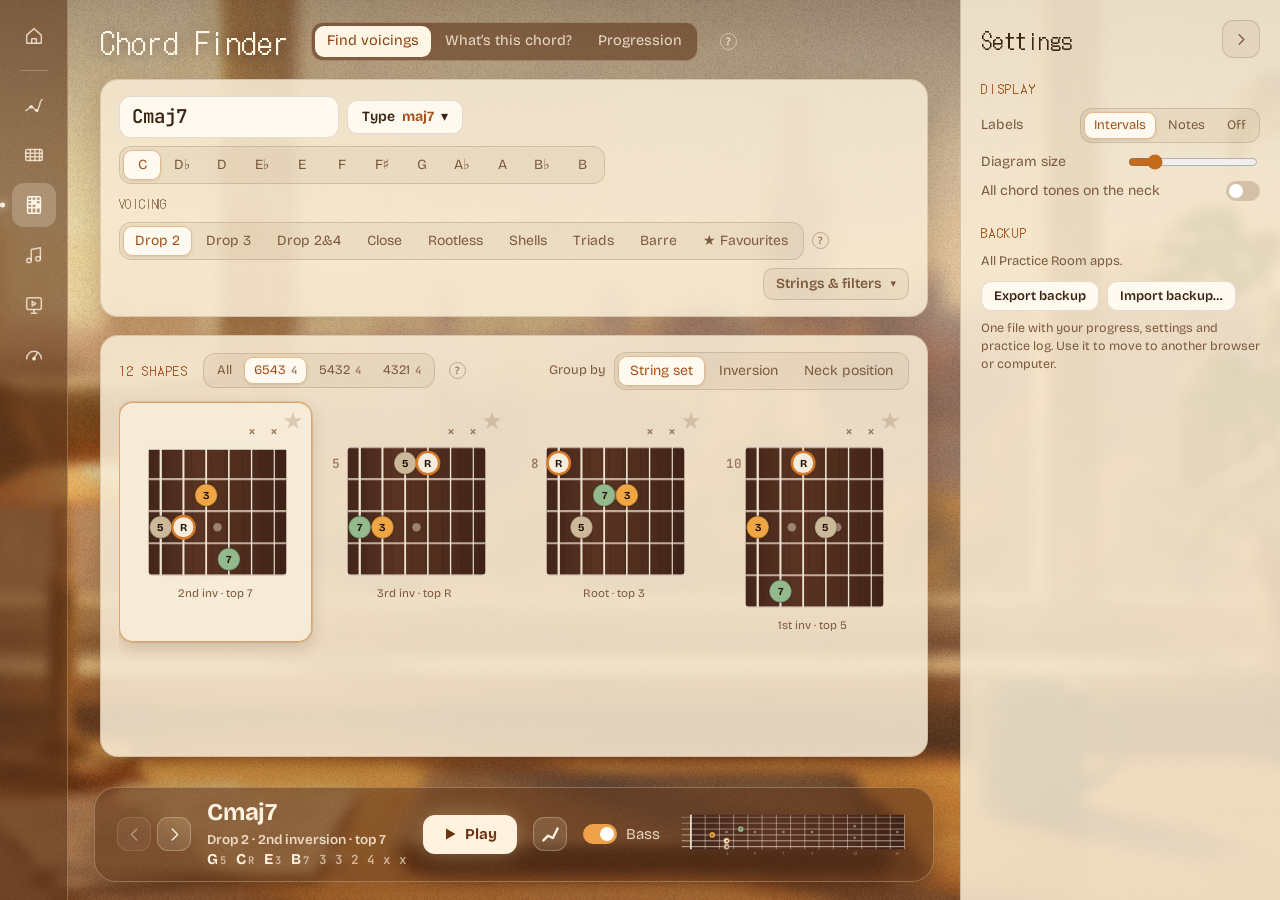
==== commit 7c91aa04: "Shared shell cleanup: one backup.js, ROOM.open, shared styles - shared/backup.js replaces the inline" ====
--- a/chord-finder.html
+++ b/chord-finder.html
@@ -189,7 +189,7 @@
 <script src="shared/look.js"></script>           <!-- geheim menu S (Look), vóór rail.js -->
 <script src="shared/rail.js"></script>           <!-- icoonbalk, achtergrond, korrel -->
 <script src="backing-sounds.js"></script>  <!-- piano-, bas- en drumopnames (mag ontbreken) -->
-<script src="chordfinder/backup.js"></script>
+<script src="shared/backup.js"></script>         <!-- back-up (PRB), vóór de app -->
 <script src="chordfinder/text.js"></script>
 <script src="chordfinder/theory.js"></script>
 <script src="chordfinder/voicings.js"></script>
--- a/shared/room.css
+++ b/shared/room.css
@@ -186,3 +186,19 @@
 .lookbox .lk-f{margin-top:14px}
 .lookbox .lk-reset{border:1px solid rgba(255,231,200,.22);background:rgba(255,240,220,.06);color:#f3eadb;border-radius:9px;padding:6px 12px}
 .lookbox .lk-reset:hover{border-color:#ff3b30}
+
+/* ── gedeelde kleine onderdelen (stonden gelijk in meerdere apps) ── */
+.vh{position:absolute;width:1px;height:1px;overflow:hidden;clip:rect(0 0 0 0);white-space:nowrap}   /* alleen voor schermlezers */
+.cap{font-size:13px;color:var(--mut)}
+.note{font-size:13px;color:var(--mut);line-height:1.5}
+.krow{display:flex;gap:6px;align-items:center}
+select{min-height:32px;border-radius:9px;border:1px solid var(--line);background:var(--field);padding:0 8px;font-size:14px;color:var(--tx);max-width:100%}
+.top .help{border-color:rgba(255,240,220,.5);color:rgba(255,240,220,.85)}
+.top .help:hover{color:#fff}
+.act.sm{min-height:30px;padding:0 12px;font-size:13px}
+.chips{display:flex;flex-wrap:wrap;gap:6px}
+.chip:hover{color:var(--tx)}   /* .chip zelf verschilt per app */
+.chip[aria-pressed="true"]{background:var(--field);color:var(--onx);border-color:rgba(196,106,28,.45);box-shadow:0 1px 3px rgba(90,55,25,.15)}
+/* back-up (shared/backup.js) in de kolom rechts */
+.prb-row{display:flex;flex-wrap:wrap;gap:8px}
+.prb-msg{margin:8px 0 0;font-size:12.5px;line-height:1.45;color:var(--mut)}
--- a/chordfinder/style.css
+++ b/chordfinder/style.css
@@ -1,11 +1,8 @@
 /* Chord Finder · eigen CSS bovenop shared/room.css (schil, kleuren, materialen, knoppen, schakelaars, "?"-uitleg).
    Hier: panelen in de middenkolom, akkoorddiagrammen (palissander, intervalkleuren), de drie modi. */
 :root{--dg:1}   /* grootte van de akkoorddiagrammen (schuifje "Diagram size" in de kolom, zet JS) */
-.vh{position:absolute;width:1px;height:1px;overflow:hidden;clip:rect(0 0 0 0);white-space:nowrap}
 .view{display:grid;gap:18px}
 .panel{padding:16px 18px;min-width:0}
-.cap{font-size:13px;color:var(--mut)}
-.note{font-size:13px;color:var(--mut);line-height:1.5}
 .err{color:var(--err);font-size:13px}
 .err:empty{display:none}
 h2{font-size:22px;font-weight:400;margin:0;line-height:1.2}
@@ -13,19 +10,9 @@
 .panel h3{margin:0 0 8px;font-size:calc(12.5px * var(--dfs));letter-spacing:.14em;text-transform:uppercase;color:var(--onx);font-family:var(--df),sans-serif;font-weight:400;display:flex;align-items:center;gap:8px}
 .lb{font-size:calc(13.5px * var(--dfs));color:var(--mut2);text-transform:uppercase}
 .tr{display:flex;gap:8px;align-items:center;flex-wrap:wrap}
-.krow{display:flex;gap:6px;align-items:center}
-select{min-height:32px;border-radius:9px;border:1px solid var(--line);background:var(--field);padding:0 8px;font-size:14px;color:var(--tx)}
-.top .help{border-color:rgba(255,240,220,.5);color:rgba(255,240,220,.85)}
-.top .help:hover{color:#fff}
-.act.sm{min-height:30px;padding:0 12px;font-size:13px}
-.prb-row{display:flex;flex-wrap:wrap;gap:8px}
-.prb-msg{margin:8px 0 0;font-size:12.5px;line-height:1.45;color:var(--mut)}
 
 /* ── keuzechips (filters, snarenset) ── */
-.chips{display:flex;flex-wrap:wrap;gap:6px}
 .chip{border:1px solid var(--line);border-radius:10px;min-height:30px;padding:0 11px;background:var(--fill);font-size:13px;font-weight:600;color:var(--mut)}
-.chip:hover{color:var(--tx)}
-.chip[aria-pressed="true"]{background:var(--field);color:var(--onx);border-color:rgba(196,106,28,.45);box-shadow:0 1px 3px rgba(90,55,25,.15)}
 .chip small,.gh small{display:inline-grid;place-items:center;min-width:18px;height:18px;margin-left:6px;padding:0 5px;border-radius:9px;background:rgba(90,55,25,.1);font:600 11px "JetBrains Mono",monospace;color:var(--mut);letter-spacing:0}
 
 /* ── diagrammen: palissander (#rw/#rwh uit shared/rail.js), lichte fretten, intervalkleuren ── */
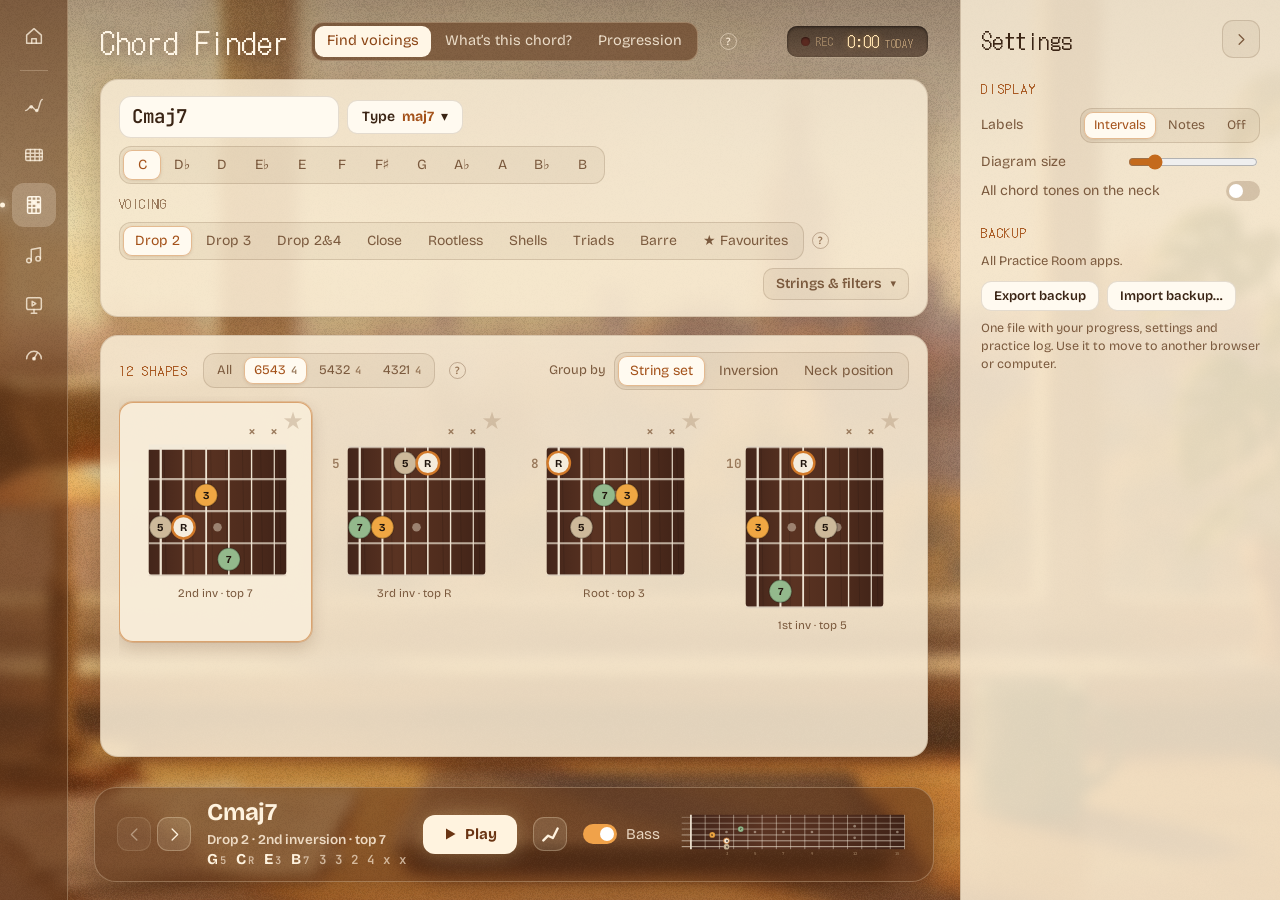
==== commit e03e157e: "Faster page transitions and lighter images - Corner images recompressed (3.4 MB -> 0.5 MB), room.png" ====
--- a/chord-finder.html
+++ b/chord-finder.html
@@ -10,6 +10,7 @@
      Schil (icoonbalk, achtergrond, kolom rechts, transportplank): shared/room.css + shared/rail.js; toets S = geheim menu (shared/look.js).
      Code in chordfinder/ (gewone scripts, één gedeelde scope, volgorde telt). Opslag: 'chordFinder.v1' en 'chordFinder.log'. -->
 <link rel="preconnect" href="https://fonts.googleapis.com">
+<link rel="preconnect" href="https://fonts.gstatic.com" crossorigin>
 <link href="https://fonts.googleapis.com/css2?family=Bricolage+Grotesque:opsz,wght@12..96,400;12..96,600;12..96,800&family=JetBrains+Mono:wght@400;600&family=DotGothic16&family=Pixelify+Sans:wght@400..700&family=VT323&family=Space+Mono:wght@400;700&family=Handjet:wght@300..700&display=swap" rel="stylesheet">
 <link rel="stylesheet" href="shared/room.css">
 <link rel="stylesheet" href="chordfinder/style.css">
@@ -188,7 +189,7 @@
 <!-- volgorde telt: alle scripts delen één scope -->
 <script src="shared/look.js"></script>           <!-- geheim menu S (Look), vóór rail.js -->
 <script src="shared/rail.js"></script>           <!-- icoonbalk, achtergrond, korrel -->
-<script src="backing-sounds.js"></script>  <!-- piano-, bas- en drumopnames (mag ontbreken) -->
+<script src="backing-sounds.js" defer></script>  <!-- piano-, bas- en drumopnames (mag ontbreken) -->
 <script src="shared/backup.js"></script>         <!-- back-up (PRB), vóór de app -->
 <script src="chordfinder/text.js"></script>
 <script src="chordfinder/theory.js"></script>
--- a/shared/room.css
+++ b/shared/room.css
@@ -145,6 +145,22 @@
 .tray .tg i{background:rgba(255,240,220,.25)}
 .tray .tg input:checked+i{background:#f0a24a}
 .tray .stat{margin-left:auto;font-size:13px;color:rgba(255,240,220,.7);white-space:nowrap;overflow:hidden;text-overflow:ellipsis;min-width:0}
+/* rec-lampje als op een cassettedeck (ROOM.status in shared/rail.js): lampje · oefentijd vandaag. Laatste kind van .top,
+   dus rechtsboven, rechts uitgelijnd met de middenkolom, op de hoogte van de titel. Menu S: venster/plat, lampje, tijd. */
+.deck{flex:none;display:inline-flex;align-items:center;gap:12px;margin-left:auto;padding:7px 14px;border-radius:10px;line-height:1;white-space:nowrap;color:#ffd79a}
+.deck[data-win="window"]{background:linear-gradient(180deg,rgba(28,14,6,.62),rgba(44,22,10,.5));box-shadow:inset 0 1px 3px rgba(0,0,0,.55),0 1px 0 rgba(255,235,205,.16)}
+.deck[data-win="plain"]{padding:0;text-shadow:0 1px 10px rgba(60,30,10,.6)}
+.deck .dk{display:inline-flex;align-items:baseline;gap:5px}
+.deck .dk b{font-weight:inherit;font-size:calc(16px * var(--dfs));color:#ffe2b0;text-shadow:0 0 6px rgba(255,190,110,.45);font-variant-numeric:tabular-nums}
+.deck .dk small{font-size:calc(10.5px * var(--dfs));letter-spacing:.08em;color:rgba(255,215,160,.6);text-transform:uppercase}
+.deck .dk-rec{display:inline-flex;align-items:center;gap:6px;text-transform:uppercase;font-size:calc(11px * var(--dfs));letter-spacing:.1em;color:rgba(255,215,160,.45)}
+.deck .dk-rec i{width:9px;height:9px;border-radius:50%;background:#5a2a20;box-shadow:inset 0 1px 2px rgba(0,0,0,.5)}
+.deck.on .dk-rec{color:#ffb0a0}
+.deck.on .dk-rec i{background:#ff3b2a;box-shadow:0 0 8px 1px rgba(255,60,40,.75),inset 0 -1px 2px rgba(120,0,0,.4)}
+.deck.on[data-lamp="pulse"] .dk-rec i{animation:dkRec 1.6s ease-in-out infinite}
+.deck[data-lamp="off"] .dk-rec{display:none}
+@keyframes dkRec{50%{opacity:.45;box-shadow:0 0 3px rgba(255,60,40,.4)}}
+@media (prefers-reduced-motion:reduce){.deck.on .dk-rec i{animation:none!important}}
 
 @media (prefers-reduced-motion:reduce){*{transition:none!important}}
 
@@ -154,8 +170,8 @@
    → de afdekking vloeit weg. Zonder JS gaat hij na 1,2 s vanzelf weg (animatie). Weg via de icoonbalk: html.pr-leave
    → afdekking terug, dan navigeert rail.js. Alleen doorzichtigheid, dus ook bij "minder beweging". */
 body::after{content:"";position:fixed;inset:0;z-index:900;pointer-events:none;background:var(--bg);animation:prCover .45s ease 1.2s both}
-html.pr-ready body::after{animation:none;opacity:0;transition:opacity .45s ease}
-html.pr-leave body::after{animation:none;opacity:1;transition:opacity .25s ease}
+html.pr-ready body::after{animation:none;opacity:0;transition:opacity .3s ease-out}
+html.pr-leave body::after{animation:none;opacity:1;transition:opacity .14s ease-in}
 @keyframes prCover{from{opacity:1}to{opacity:0}}
 /* geen @view-transition: beide kanten zijn al dezelfde warme kleur, en Chromium meldt dan "Transition was skipped" als fout */
 
--- a/chordfinder/style.css
+++ b/chordfinder/style.css
@@ -182,6 +182,7 @@
 .pgh{justify-self:stretch;display:flex;align-items:center;gap:6px;min-height:calc(24px * var(--fit,1));padding:0 2px 0 4px}
 .pgh b{margin-right:auto;font-weight:700;font-size:max(12.5px,calc(17px * var(--dg) * var(--fit,1)));letter-spacing:-.01em;line-height:1.2;white-space:nowrap;overflow:hidden;text-overflow:ellipsis}
 .pgh .cap{font-size:12px;color:var(--cmut);white-space:nowrap}
+.pgfv{flex:none;font-size:max(12px,calc(15px * var(--fit,1)));line-height:1;color:var(--glow2);text-shadow:0 0 5px rgba(240,167,67,.45)}   /* gekozen vorm is een favoriet */
 .pglk{display:grid;place-items:center;width:max(16px,calc(22px * var(--fit,1)));height:max(16px,calc(22px * var(--fit,1)));padding:0;border:0;border-radius:6px;background:none;color:var(--glow2);flex:none}
 .pglk svg{width:14px;height:14px}
 .pglk.free{color:var(--mut2);opacity:0;transition:opacity .15s}
@@ -254,12 +255,15 @@
 .pgmo .pgst{margin-left:auto;font-size:13px;max-width:430px}
 .pgmb{flex:1 1 auto;min-height:0;overflow:auto;display:grid;align-content:start;gap:8px;padding:10px 4px 4px;scrollbar-width:thin;--mf:1;--dgm:calc(var(--dg) * var(--mf))}
 .pgmr{display:grid;grid-template-columns:118px minmax(0,1fr);gap:14px;align-items:center;padding-top:8px;border-top:1px solid var(--line)}
-.pgmr:first-child{border-top:0;padding-top:0}
+.pgmr:first-of-type{border-top:0;padding-top:0}
 .pgmb.two{grid-template-columns:repeat(2,minmax(0,1fr));column-gap:30px}
-.pgmb.two .pgmr:nth-child(2){border-top:0;padding-top:0}
+.pgmb.two .pgmr:nth-of-type(2){border-top:0;padding-top:0}
 .pgmr h3{margin:0;display:flex;flex-direction:column;gap:5px;font:400 calc(12.5px * var(--dfs))/1.35 var(--df),sans-serif;letter-spacing:.08em;text-transform:uppercase;color:var(--onx)}
 .pgmr h3 small,.pgmo .seg small{font:600 11px "JetBrains Mono",monospace;color:var(--mut2);letter-spacing:0}
 .pgmd{display:flex;flex-wrap:wrap;gap:12px;padding-top:10px}
+/* favorieten (★) in het venster: eigen rij bovenaan; geen favorieten bij soort ★ = melding */
+.pgmr.gfav h3 .gst{font-size:18px}
+.pgnfm{grid-column:1/-1;margin:0;padding:6px 10px;border-radius:10px;background:rgba(240,167,67,.14);border:1px solid var(--line)}
 /* vormen als kaartjes, in de kaartstijl van de schil (menu S → Card style) */
 .dg.mc{position:relative;width:calc(150px * var(--dgm) + 20px);padding:10px 8px 8px;background:var(--card);border:1px solid var(--cline);color:var(--ctx);box-shadow:0 6px 16px rgba(60,30,10,.18)}
 .dg.mc:hover{background:var(--card);border-color:var(--line2);box-shadow:0 8px 22px rgba(60,30,10,.25)}
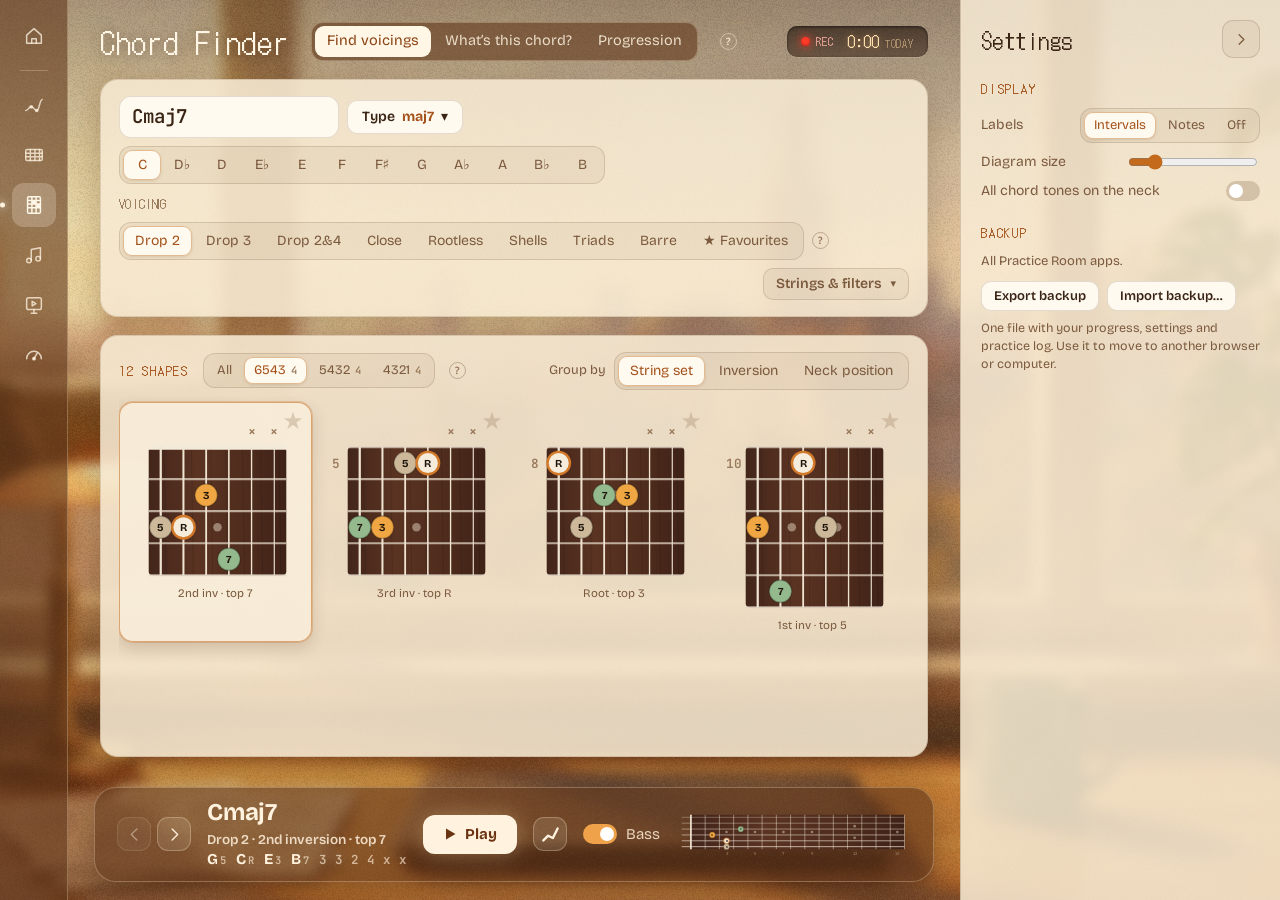
==== commit f470335d: "Favicon: amber Jazz III-style pick on every page Co-Authored-By: Claude Opus 5.5 <noreply@anthropic." ====
--- a/chord-finder.html
+++ b/chord-finder.html
@@ -4,6 +4,7 @@
 <meta charset="utf-8">
 <meta name="viewport" content="width=device-width, initial-scale=1, viewport-fit=cover">
 <title>Chord Finder</title>
+<link rel="icon" type="image/svg+xml" href="shared/favicon.svg">
 <!-- CHORD FINDER (Practice Room): alle voicings van een akkoord over de hele hals. Drop 2, drop 3, drop 2&4, close, rootless,
      shells, triads, barré; filteren op snarenset, laagste noot (omkering), topnoot en fretbereik.
      Modus "What's this chord?" (vorm → naam) en "Progression" (akkoorden → voicings met voice leading, baslijn, band).
